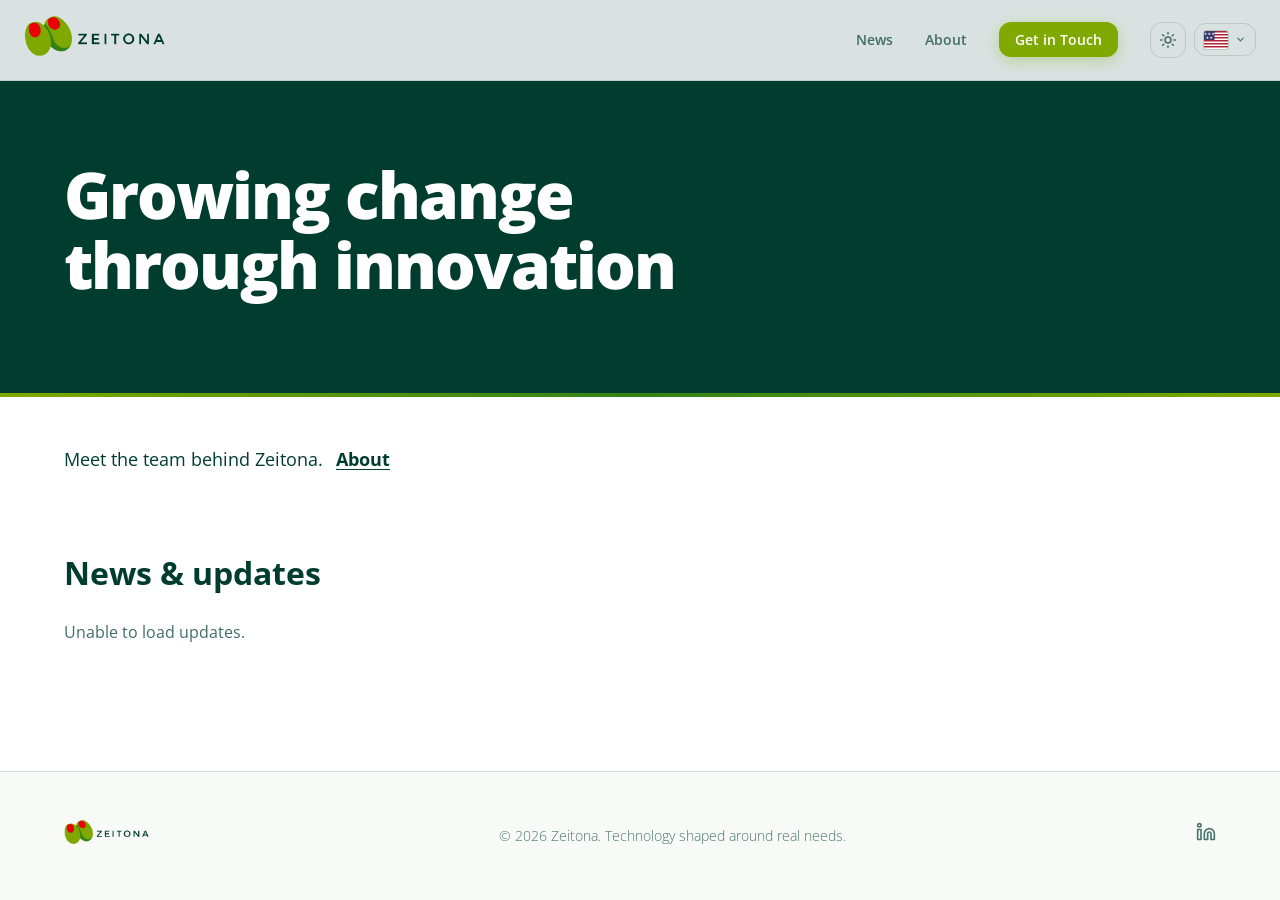
==== index.html @ 03ac0bac "fix: allow homepage hash deep links to news Co-authored-by: Cursor <cursoragent@cursor.com>" ====
<!DOCTYPE html>
<html lang="en-US" data-theme="light">

<head>
    <meta charset="UTF-8" />
    <script>(function(){try{var t=localStorage.getItem('zeitona-theme');document.documentElement.dataset.theme=t==='dark'?'dark':'light';}catch(e){document.documentElement.dataset.theme='light';}}());</script>
    <meta name="viewport" content="width=device-width, initial-scale=1.0" />
    <title data-i18n="page.title">Zeitona</title>
    <meta name="description" data-i18n-content="page.description"
        content="Zeitona. Growing change through innovation." />
    <!-- Load styles -->
    <link rel="stylesheet" href="style.css" />
    <!-- Favicon -->
    <link rel="icon" type="image/png" href="assets/azeitona3.png" />
</head>

<body>
    <!-- Nav Placeholder -->
    <div id="header-placeholder"></div>

    <main>
        <section class="hero-banner" id="hero">
            <div class="container">
                <h1 class="hero-banner-title fade-up" data-i18n="hero.headline">
                    Growing change through innovation
                </h1>
            </div>
        </section>

        <section class="about-strip" id="about-strip" aria-label="About">
            <div class="container">
                <p class="about-strip-text fade-up">
                    <span data-i18n="aboutStrip.text">Meet the team behind Zeitona.</span>
                    <a href="about.html" class="about-strip-link" data-i18n="aboutStrip.link">About</a>
                </p>
            </div>
        </section>

        <section class="news-section" id="news" aria-labelledby="news-heading">
            <div class="container">
                <h2 id="news-heading" class="news-heading fade-up" data-i18n="news.heading">News &amp; updates</h2>
                <div id="news-list" class="news-list fade-up delay-100" aria-live="polite"></div>
            </div>
        </section>
    </main>

    <!-- Footer Placeholder -->
    <div id="footer-placeholder"></div>

    <!-- Load scripts -->
    <script src="i18n.js"></script>
    <script src="script.js?v=6"></script>

    <script>
        // Scroll to top on page load (preserve hash deep links, e.g. #news)
        if (!window.location.hash) {
            window.scrollTo(0, 0);
        }
    </script>
</body>

</html>
---- style.css ----
@import url('https://fonts.googleapis.com/css2?family=Open+Sans:ital,wght@0,300..800;1,300..800&display=swap');

:root {
  /* Brand Colors */
  --brand-dark-green: #013D2F;
  --brand-olive: #7FA800;
  --brand-forest: #328217;
  --brand-red: #EB0008;

  /* Theme Mapping (Light Mode Base) */
  --background: #FFFFFF;
  --foreground: var(--brand-dark-green);

  --card: #FFFFFF;
  --card-border: rgba(1, 61, 47, 0.1);

  --primary: var(--brand-olive);
  --primary-foreground: #FFFFFF;

  --secondary: var(--brand-forest);
  --secondary-foreground: #FFFFFF;

  --accent: var(--brand-olive);
  --muted: rgba(1, 61, 47, 0.7);
  --border: rgba(1, 61, 47, 0.15);

  --destructive: var(--brand-red);

  --radius: 0.75rem;

  --font-global: 'Open Sans', sans-serif;
}

[data-theme="dark"] {
  color-scheme: dark;
  --background: #081D18;
  --foreground: #F3F8F5;
  --card: #102923;
  --card-border: rgba(127, 168, 0, 0.45);
  --muted: rgba(243, 248, 245, 0.72);
  --border: rgba(243, 248, 245, 0.18);
  --theme-header: rgba(8, 29, 24, 0.88);
  --theme-header-scrolled: rgba(8, 29, 24, 0.96);
  --theme-mobile-nav: rgba(8, 29, 24, 0.98);
  --theme-surface-hover: #16362E;
  --theme-surface-elevated: #102923;
  --theme-input: rgba(243, 248, 245, 0.06);
  --theme-footer: #061712;
  --theme-overlay: rgba(0, 0, 0, 0.68);
  --theme-shadow: rgba(0, 0, 0, 0.35);
  --theme-error: #FF7378;
  --primary-foreground: #081D18;
}

/* Reset Component Base */
*, *::before, *::after {
  box-sizing: border-box;
  margin: 0;
  padding: 0;
}

html {
  scroll-behavior: smooth;
  overflow-y: scroll;
}

body {
  background-color: var(--background);
  color: var(--foreground);
  font-family: var(--font-global);
  font-weight: 400;
  line-height: 1.6;
  overflow-x: hidden;
  min-height: 100vh;
  display: flex;
  flex-direction: column;
}

main {
  flex-grow: 1;
}

h1, h2, h3, h4, h5, h6 {
  font-family: var(--font-global);
  font-weight: 700;
  line-height: 1.2;
}

a {
  color: inherit;
  text-decoration: none;
}

.text-accent {
  color: var(--accent);
}

.text-muted {
  color: var(--muted);
}

/* Typography Utilities */
.text-center { text-align: center; }
.tracking-tight { letter-spacing: -0.025em; }
.font-bold { font-weight: 700; }
.font-semibold { font-weight: 600; }
.font-light { font-weight: 300; }

/* Structural Utility Classes */
.container {
  max-width: 1200px;
  width: 100%;
  margin: 0 auto;
  padding: 0 1.5rem;
}

.container-narrow {
  max-width: 900px;
  width: 100%;
  margin: 0 auto;
  padding: 0 1.5rem;
}

.container-wide {
  max-width: 1280px;
  width: 100%;
  margin: 0 auto;
  padding: 0 1.5rem;
}

/* Flexbox utilities */
.flex { display: flex; }
.flex-col { flex-direction: column; }
.items-center { align-items: center; }
.justify-between { justify-content: space-between; }
.justify-center { justify-content: center; }
.gap-2 { gap: 0.5rem; }
.gap-4 { gap: 1rem; }
.gap-6 { gap: 1.5rem; }
.gap-8 { gap: 2rem; }
.gap-16 { gap: 4rem; }

/* Grids */
.grid { display: grid; }
.grid-cols-2 { grid-template-columns: repeat(2, minmax(0, 1fr)); }
@media (max-width: 768px) {
  .md\:grid-cols-1 { grid-template-columns: repeat(1, minmax(0, 1fr)); }
}

/* Header & Nav */
.header {
  position: fixed;
  top: 0;
  left: 0;
  right: 0;
  z-index: 1000; /* Increased to ensure it stays above everything */
  backdrop-filter: blur(12px);
  -webkit-backdrop-filter: blur(12px);
  background-color: rgba(255, 255, 255, 0.85);
  border-bottom: 1px solid var(--border);
  transition: all 0.3s ease;
}

.navbar {
  display: flex;
  align-items: center;
  justify-content: space-between;
  padding: 1rem 1.5rem;
  max-width: 1280px;
  margin: 0 auto;
  position: relative; /* Context for mobile menu positioning */
}

.navbar-logo {
  height: 2.5rem;
  z-index: 1001; /* Keeps logo above the mobile overlay */
}

/* Base Links Style */
.navbar-links {
  display: flex;
  align-items: center;
  gap: 2rem;
  font-size: 0.875rem;
  font-weight: 600;
  color: var(--muted);
}

.navbar-links a {
  transition: color 0.2s;
  text-decoration: none;
  color: inherit;
}

.navbar-links a:hover {
  color: var(--foreground);
}

/* Sandwich Menu Icon */
.menu-toggle {
  display: none; /* Hidden on desktop */
  flex-direction: column;
  gap: 6px;
  cursor: pointer;
  z-index: 1001;
  padding: 5px;
  border: 0;
  background: transparent;
  color: inherit;
  font: inherit;
}

.menu-toggle:focus-visible {
  outline: 2px solid var(--foreground);
  outline-offset: 4px;
}

.bar {
  width: 25px;
  height: 2px;
  background-color: var(--foreground, #000);
  transition: all 0.3s ease-in-out;
}

/* Mobile Adjustments (Tablet and below) */
@media (max-width: 768px) {
  .menu-toggle {
    display: flex; /* Show sandwich button */
  }

  .navbar-links {
    display: none; /* Hidden by default */
    flex-direction: column;
    position: absolute;
    top: 100%; /* Sits flush under the header */
    left: 0;
    right: 0;
    background-color: rgba(255, 255, 255, 0.98);
    backdrop-filter: blur(20px);
    padding: 2rem;
    gap: 1.5rem;
    border-bottom: 1px solid var(--border);
    box-shadow: 0 10px 15px -3px rgba(0, 0, 0, 0.1);
    text-align: center;
  }

  /* This class is toggled via JavaScript */
  .navbar-links.active {
    display: flex;
  }

  .navbar-action {
    width: 100%; /* Make button full width on mobile */
    margin-top: 0.5rem;
  }
}
/* Buttons */
.btn {
  display: inline-flex;
  align-items: center;
  justify-content: center;
  border-radius: var(--radius);
  font-family: inherit;
  font-size: 0.875rem;
  font-weight: 600;
  transition: all 0.2s ease-in-out;
  cursor: pointer;
  border: none;
}

.btn-primary {
  background-color: var(--primary);
  color: var(--primary-foreground);
  box-shadow: 0 4px 14px rgba(127, 168, 0, 0.3);
}
.btn-primary:hover {
  background-color: #8CBA00;
  transform: translateY(-2px);
  box-shadow: 0 6px 20px rgba(127, 168, 0, 0.4);
}

.btn-secondary {
  background-color: var(--secondary);
  color: var(--secondary-foreground);
  box-shadow: 0 4px 14px rgba(50, 130, 23, 0.3);
}
.btn-secondary:hover {
  background-color: #3C9C1B;
  transform: translateY(-2px);
  box-shadow: 0 6px 20px rgba(50, 130, 23, 0.4);
}

.btn-danger {
  background-color: var(--destructive);
  color: white;
}
.btn-danger:hover {
  background-color: #FF1A22;
  transform: translateY(-2px);
}

.btn-outline {
  background-color: transparent;
  border: 1px solid var(--brand-dark-green);
  color: var(--brand-dark-green);
}
.btn-outline:hover {
  background-color: rgba(1, 61, 47, 0.05);
  border-color: var(--brand-dark-green);
  transform: translateY(-2px);
}

.btn-sm { padding: 0.5rem 1rem; }
.btn-lg { padding: 0.75rem 2rem; font-size: 1rem; }

/* ──────────────────────────────────────────────
   Homepage — Stellantis-inspired layout
   ────────────────────────────────────────────── */

/* Hero Banner — clean text-only corporate statement */
.hero-banner {
  padding: 10rem 0 6rem;
  background-color: var(--brand-dark-green);
  color: #FFFFFF;
  position: relative;
}

.hero-banner::after {
  content: '';
  position: absolute;
  bottom: 0;
  left: 0;
  right: 0;
  height: 4px;
  background: linear-gradient(90deg, var(--brand-olive), var(--brand-forest), var(--brand-olive));
}

.hero-banner-title {
  font-size: clamp(2.5rem, 5.5vw, 4rem);
  font-weight: 800;
  letter-spacing: -0.03em;
  line-height: 1.1;
  margin-bottom: 0;
  max-width: 18ch;
}

/* About strip — text + link, no card chrome */
.about-strip {
  padding: 3rem 0;
  background-color: var(--background);
}

.about-strip-text {
  margin: 0;
  font-size: 1.125rem;
  line-height: 1.6;
  color: var(--foreground);
  max-width: 40rem;
}

.about-strip-link {
  margin-left: 0.5rem;
  color: var(--brand-dark-green);
  font-weight: 700;
  text-decoration: underline;
  text-underline-offset: 0.15em;
}

.about-strip-link:hover {
  color: var(--brand-forest);
}

/* News list */
.news-section {
  padding: 2rem 0 5rem;
  background-color: var(--background);
}

.news-heading {
  font-size: clamp(1.5rem, 3vw, 2rem);
  font-weight: 700;
  margin: 0 0 1.75rem;
  color: var(--foreground);
}

.news-list {
  display: flex;
  flex-direction: column;
  max-width: 42rem;
}

.news-item {
  padding: 1.25rem 0;
  border-top: 1px solid rgba(1, 61, 47, 0.12);
}

.news-item:last-child {
  border-bottom: 1px solid rgba(1, 61, 47, 0.12);
}

.news-item-date {
  display: block;
  font-size: 0.85rem;
  opacity: 0.7;
  margin-bottom: 0.35rem;
}

.news-item-title {
  display: inline-block;
  font-size: 1.125rem;
  font-weight: 600;
  color: var(--foreground);
  text-decoration: none;
}

a.news-item-title:hover {
  color: var(--brand-forest);
  text-decoration: underline;
  text-underline-offset: 0.15em;
}

.news-item-summary {
  margin: 0.5rem 0 0;
  font-size: 1rem;
  line-height: 1.6;
  opacity: 0.85;
}

.news-empty {
  margin: 0;
  font-size: 1rem;
  opacity: 0.75;
}


/* Sections (used by about page) */
.section {
  padding: 8rem 0;
  position: relative;
}

.section-header {
  text-align: center;
  margin-bottom: 5rem;
}

.section-title {
  font-size: 2rem;
  font-weight: 800;
  margin-bottom: 1rem;
}

@media (min-width: 640px) { .section-title { font-size: 2.5rem; } }

.section-description {
  color: var(--muted);
  font-weight: 300;
  max-width: 36rem;
  margin: 0 auto;
  font-size: 1.125rem;
}

/* Services Grid & Cards (kept for potential reuse) */
.services-grid {
  display: grid;
  gap: 1.5rem;
}

@media (min-width: 768px) { .services-grid { grid-template-columns: repeat(2, 1fr); } }

.card {
  padding: 2.5rem;
  border-radius: 1.25rem;
  background-color: var(--card);
  border: 1px solid var(--border);
  box-shadow: 0 4px 6px -1px rgba(0, 0, 0, 0.05), 0 2px 4px -1px rgba(0, 0, 0, 0.03);
}

.card:hover {
  border-color: var(--card-border);
  transform: translateY(-5px);
  box-shadow: 0 10px 40px rgba(1, 61, 47, 0.08), 0 0 0 1px inset rgba(127, 168, 0, 0.1);
  background-color: #FFFFFF;
}

.service-item {
  display: flex;
  gap: 1.5rem;
  align-items: flex-start;
}

.service-icon {
  flex-shrink: 0;
  width: 3.5rem;
  height: 3.5rem;
  border-radius: 1rem;
  background: linear-gradient(135deg, rgba(127, 168, 0, 0.2), rgba(50, 130, 23, 0.1));
  border: 1px solid rgba(127, 168, 0, 0.2);
  color: var(--brand-olive);
  display: flex;
  align-items: center;
  justify-content: center;
  transition: all 0.3s ease;
}

.card:hover .service-icon {
  background: linear-gradient(135deg, var(--brand-olive), var(--brand-forest));
  color: #FFF;
  transform: scale(1.05) rotate(5deg);
}

.service-icon svg {
  width: 1.75rem;
  height: 1.75rem;
}

.service-title {
  font-size: 1.25rem;
  font-weight: 700;
  margin-bottom: 0.5rem;
}

.service-desc {
  color: var(--muted);
  font-size: 0.95rem;
  line-height: 1.6;
  font-weight: 300;
}

/* About Section (homepage "about" block — kept for backward compatibility) */
.about-grid {
  display: grid;
  gap: 4rem;
  align-items: center;
}

@media (min-width: 1024px) { .about-grid { grid-template-columns: repeat(2, 1fr); } }

.about-content p {
  margin-bottom: 1.25rem;
  line-height: 1.8;
  font-weight: 300;
}

/* Split the background nicely to break the monotony */
.bg-split {
  position: absolute;
  top: 0;
  bottom: 0;
  left: 0;
  right: 0;
  background: linear-gradient(180deg, rgba(127, 168, 0, 0.05) 0%, #FFFFFF 100%);
  z-index: -1;
}

.stats-grid {
  display: grid;
  grid-template-columns: repeat(2, 1fr);
  gap: 1.5rem;
}

.stat-card {
  padding: 2rem 1.5rem;
  text-align: center;
  background: linear-gradient(135deg, rgba(1, 61, 47, 0.03) 0%, rgba(1, 61, 47, 0) 100%);
}

.stat-value {
  font-size: 2.5rem;
  font-weight: 800;
  color: var(--brand-olive);
  margin-bottom: 0.5rem;
  text-shadow: 0 0 20px rgba(127, 168, 0, 0.3);
}

.stat-label {
  font-size: 0.75rem;
  color: var(--muted);
  text-transform: uppercase;
  letter-spacing: 0.1em;
  font-weight: 600;
}

@media (max-width: 480px) {
  .stats-grid { gap: 0.75rem; }
  .stat-card { padding: 1.5rem 0.75rem; }
  .stat-value { font-size: 1.5rem; }
}


/* About Page */
.about-hero {
  padding: 11rem 0 7rem;
  background: radial-gradient(circle at 20% 20%, rgba(127, 168, 0, 0.12), transparent 45%),
              linear-gradient(180deg, rgba(50, 130, 23, 0.05), #FFFFFF);
}

.about-hero-inner {
  max-width: 980px;
}

.about-eyebrow,
.founder-kicker {
  color: var(--brand-olive);
  font-size: 0.75rem;
  font-weight: 700;
  letter-spacing: 0.14em;
  text-transform: uppercase;
}

.about-hero-title {
  max-width: 850px;
  margin: 1rem 0 1.5rem;
  font-size: clamp(3rem, 8vw, 5.75rem);
  font-weight: 800;
  letter-spacing: -0.04em;
}

.about-hero-lead {
  max-width: 760px;
  color: var(--muted);
  font-size: clamp(1.2rem, 2.5vw, 1.6rem);
  font-weight: 300;
  line-height: 1.65;
}

.about-perspective-grid {
  display: grid;
  gap: 3rem;
}

.about-section-heading .section-title {
  max-width: 480px;
  margin-top: 1rem;
}

.about-copy {
  max-width: 650px;
  color: var(--muted);
  font-size: 1.1rem;
  font-weight: 300;
  line-height: 1.85;
}

.about-copy p + p {
  margin-top: 1.5rem;
}

.about-approach {
  background: linear-gradient(180deg, rgba(127, 168, 0, 0.05), #FFFFFF);
}

.about-approach .about-eyebrow,
.about-founders .about-eyebrow {
  margin-bottom: 1rem;
}

.about-principles {
  display: grid;
  gap: 1.5rem;
}

.about-principle {
  min-height: 250px;
}

.about-principle-number {
  display: block;
  margin-bottom: 2rem;
  color: var(--brand-olive);
  font-size: 0.8rem;
  font-weight: 700;
  letter-spacing: 0.12em;
}

.about-principle h3 {
  margin-bottom: 0.75rem;
  font-size: 1.3rem;
}

.about-principle p {
  color: var(--muted);
  font-weight: 300;
}

.founders-grid {
  display: grid;
  gap: 5rem;
}

.founder-card {
  display: grid;
  gap: 2.5rem;
  align-items: center;
}

.founder-image {
  aspect-ratio: 4 / 5;
  overflow: hidden;
  border-radius: 1.5rem;
  background: rgba(1, 61, 47, 0.05);
  box-shadow: 0 18px 45px rgba(1, 61, 47, 0.12);
}

.founder-image,
.founder-image a,
.founder-image img {
  display: block;
  width: 100%;
  height: 100%;
}

.founder-image img {
  object-fit: cover;
}

.founder-content {
  max-width: 570px;
}

.founder-name {
  margin: 0.75rem 0 1.5rem;
  font-size: clamp(1.8rem, 4vw, 2.75rem);
  font-weight: 800;
  letter-spacing: -0.025em;
}

.founder-role {
  color: var(--accent);
  font-weight: 500;
  margin: 0.5rem 0;
}

.founder-bio {
  font-size: 1.05rem;
  font-weight: 300;
  line-height: 1.75;
}

.founder-bio + .founder-bio {
  margin-top: 1rem;
}

.founder-link {
  display: inline-block;
  margin-top: 1.75rem;
  color: var(--brand-olive);
  font-size: 0.9rem;
  font-weight: 700;
}

.founder-link:hover {
  color: var(--brand-forest);
}

.about-back-link {
  padding: 1rem 1.5rem 5rem;
  text-align: center;
}

.about-back-link a:hover {
  color: var(--brand-olive);
}

@media (min-width: 768px) {
  .about-perspective-grid {
    grid-template-columns: minmax(0, 0.85fr) minmax(0, 1.15fr);
    gap: 6rem;
  }

  .about-principles {
    grid-template-columns: repeat(3, minmax(0, 1fr));
  }

  .founder-card {
    grid-template-columns: minmax(280px, 0.8fr) minmax(0, 1.2fr);
    gap: clamp(3rem, 7vw, 7rem);
  }

  .founder-card-reverse {
    grid-template-columns: minmax(0, 1.2fr) minmax(280px, 0.8fr);
  }

  .founder-card-reverse .founder-image {
    grid-column: 2;
  }

  .founder-card-reverse .founder-content {
    grid-column: 1;
    grid-row: 1;
  }
}

@media (max-width: 767px) {
  .about-hero {
    padding: 8.5rem 0 5rem;
  }

  .about-perspective.section,
  .about-approach.section,
  .about-founders.section {
    padding: 5rem 0;
  }

  .about-principle {
    min-height: auto;
  }

  .founders-grid {
    gap: 4rem;
  }
}


/* Contact Modal */
.modal-overlay {
  position: fixed;
  inset: 0;
  z-index: 100;
  background-color: rgba(1, 61, 47, 0.4);
  backdrop-filter: blur(4px);
  display: flex;
  align-items: center;
  justify-content: center;
  opacity: 0;
  visibility: hidden;
  transition: opacity 0.3s ease, visibility 0.3s ease;
  padding: 1rem;
}

.modal-overlay.open {
  opacity: 1;
  visibility: visible;
}

.modal-content {
  position: relative;
  width: 100%;
  max-width: 540px;
  background-color: #ffffff;
  border-radius: 1.5rem;
  padding: 2.5rem;
  box-shadow: 0 25px 50px -12px rgba(1, 61, 47, 0.25);
  transform: translateY(20px) scale(0.95);
  transition: transform 0.4s cubic-bezier(0.16, 1, 0.3, 1);
  max-height: 90vh;
  overflow-y: auto;
}

.modal-overlay.open .modal-content {
  transform: translateY(0) scale(1);
}

.modal-close {
  position: absolute;
  top: 1.5rem;
  right: 1.5rem;
  background: transparent;
  border: none;
  color: var(--muted);
  cursor: pointer;
  padding: 0.5rem;
  border-radius: 50%;
  display: flex;
  align-items: center;
  justify-content: center;
  transition: all 0.2s ease;
}

.modal-close:hover {
  background-color: rgba(1, 61, 47, 0.05);
  color: var(--brand-red);
}

.modal-title {
  font-size: 1.5rem;
  font-weight: 800;
  margin-bottom: 0.5rem;
  color: var(--foreground);
}

.modal-desc {
  color: var(--muted);
  font-size: 0.95rem;
  margin-bottom: 2rem;
  line-height: 1.5;
}

.modal-form {
  display: flex;
  flex-direction: column;
  gap: 1.25rem;
}

.form-row {
  display: grid;
  grid-template-columns: 1fr 1fr;
  gap: 1.25rem;
}

@media (max-width: 480px) {
  .form-row { grid-template-columns: 1fr; }
  .modal-content { padding: 2rem 1.5rem; }
}

.form-group {
  display: flex;
  flex-direction: column;
  gap: 0.4rem;
}

.form-label {
  font-size: 0.85rem;
  font-weight: 600;
  color: var(--foreground);
}

.form-required { color: var(--brand-red); }
.form-optional { color: var(--muted); font-weight: 400; font-size: 0.75rem; }

.form-input {
  width: 100%;
  padding: 0.7rem 1rem;
  font-family: var(--font-global);
  font-size: 0.95rem;
  color: var(--foreground);
  background-color: rgba(1, 61, 47, 0.02);
  border: 1px solid var(--border);
  border-radius: var(--radius);
  outline: none;
  transition: all 0.2s ease;
}

.form-input:hover { border-color: rgba(127, 168, 0, 0.35); }
.form-input:focus {
  border-color: var(--brand-olive);
  box-shadow: 0 0 0 3px rgba(127, 168, 0, 0.1);
  background-color: #FFFFFF;
}

.form-input.input-error {
  border-color: var(--brand-red);
  box-shadow: 0 0 0 3px rgba(235, 0, 8, 0.08);
}

.form-textarea { resize: vertical; min-height: 100px; }

.form-error {
  font-size: 0.75rem;
  font-weight: 500;
  color: var(--brand-red);
  display: none;
  margin-top: 0.25rem;
}

.form-error.show { display: block; }

/* Contact Success State Message (Replaces form) */
.contact-success {
  text-align: center;
  padding: 2rem 0;
}
.contact-success-icon {
  width: 4rem; height: 4rem;
  margin: 0 auto 1.5rem;
  border-radius: 50%;
  background: var(--brand-olive);
  color: white;
  display: flex; align-items: center; justify-content: center;
}

/* Footer */
.footer {
  border-top: 1px solid var(--border);
  padding: 3rem 1.5rem;
  background-color: #F8FAF8;
}

.footer-inner {
  display: flex;
  flex-direction: column;
  align-items: center;
  justify-content: space-between;
  gap: 1.5rem;
}

@media (min-width: 768px) { .footer-inner { flex-direction: row; } }

.footer-logo {
  height: 1.5rem;
  transition: opacity 0.3s ease;
}

.footer-logo:hover {
  opacity: 1;
}

/* Animations */
.fade-up {
  opacity: 0;
  transform: translateY(40px);
  transition: opacity 0.8s cubic-bezier(0.16, 1, 0.3, 1), transform 0.8s cubic-bezier(0.16, 1, 0.3, 1);
}

.fade-up.visible {
  opacity: 1;
  transform: translateY(0);
}

.delay-100 { transition-delay: 100ms; }
.delay-200 { transition-delay: 200ms; }
.delay-300 { transition-delay: 300ms; }
.delay-400 { transition-delay: 400ms; }

.animate-spin {
  animation: spin 1s linear infinite;
}

@keyframes spin {
  from { transform: rotate(0deg); }
  to { transform: rotate(360deg); }
}

.btn:disabled {
  opacity: 0.7;
  cursor: not-allowed;
  transform: none !important;
}

/* Language Switcher */
.sr-only {
  position: absolute;
  width: 1px;
  height: 1px;
  padding: 0;
  margin: -1px;
  overflow: hidden;
  clip: rect(0, 0, 0, 0);
  white-space: nowrap;
  border: 0;
}

.lang-switcher {
  position: relative;
}

.lang-btn {
  display: flex;
  align-items: center;
  gap: 0.45rem;
  background: transparent;
  border: 1px solid var(--border);
  border-radius: var(--radius);
  padding: 0.4rem 0.55rem;
  font-family: var(--font-global);
  font-size: 0.75rem;
  font-weight: 600;
  color: var(--muted);
  cursor: pointer;
  transition: all 0.2s ease;
  white-space: nowrap;
}

.lang-btn:hover {
  border-color: var(--brand-olive);
  color: var(--foreground);
}

.lang-btn:focus-visible,
.lang-option:focus-visible {
  outline: 3px solid rgba(127, 168, 0, 0.3);
  outline-offset: 2px;
}

.flag-icon {
  display: block;
  width: 1.5rem;
  height: 1.125rem;
  border-radius: 0.15rem;
  object-fit: cover;
  box-shadow: 0 0 0 1px rgba(1, 61, 47, 0.16);
}

.lang-chevron {
  transition: transform 0.15s ease;
}

.lang-btn[aria-expanded="true"] .lang-chevron {
  transform: rotate(180deg);
}

.lang-dropdown {
  display: none;
  position: absolute;
  top: calc(100% + 0.5rem);
  right: 0;
  min-width: 220px;
  background-color: #ffffff;
  border: 1px solid var(--border);
  border-radius: var(--radius);
  box-shadow: 0 10px 30px rgba(1, 61, 47, 0.1);
  z-index: 1100;
  overflow: hidden;
  animation: langDropIn 0.15s ease;
}

.lang-dropdown.open {
  display: block;
}

@keyframes langDropIn {
  from { opacity: 0; transform: translateY(-6px); }
  to   { opacity: 1; transform: translateY(0); }
}

.lang-option {
  display: flex;
  align-items: center;
  gap: 0.75rem;
  width: 100%;
  text-align: left;
  padding: 0.55rem 1rem;
  background: transparent;
  border: none;
  font-family: var(--font-global);
  font-size: 0.8rem;
  font-weight: 500;
  color: var(--muted);
  cursor: pointer;
  transition: all 0.15s ease;
}

.lang-option:hover {
  background-color: rgba(127, 168, 0, 0.08);
  color: var(--foreground);
}

.lang-option.active {
  color: var(--brand-olive);
  font-weight: 700;
  background-color: rgba(127, 168, 0, 0.06);
  box-shadow: inset 3px 0 0 var(--brand-olive);
}

.lang-check {
  margin-left: auto;
  visibility: hidden;
  font-weight: 800;
}

.lang-option.active .lang-check {
  visibility: visible;
}

/* Dark theme additions. The existing :root values above remain the Light palette. */
[data-theme="dark"] .header {
  background-color: var(--theme-header);
}

.header.is-scrolled {
  background-color: rgba(255, 255, 255, 0.95);
  box-shadow: 0 4px 20px rgba(0, 0, 0, 0.05);
}

[data-theme="dark"] .header.is-scrolled {
  background-color: var(--theme-header-scrolled);
  box-shadow: 0 4px 20px var(--theme-shadow);
}

[data-theme="dark"] .btn-outline {
  border-color: var(--foreground);
  color: var(--foreground);
}

[data-theme="dark"] .btn-outline:hover {
  background-color: rgba(243, 248, 245, 0.08);
  border-color: var(--brand-olive);
}

[data-theme="dark"] .card:hover {
  background-color: var(--theme-surface-hover);
  box-shadow: 0 10px 40px var(--theme-shadow), 0 0 0 1px inset rgba(127, 168, 0, 0.2);
}

[data-theme="dark"] .bg-split,
[data-theme="dark"] .about-approach {
  background: linear-gradient(180deg, rgba(127, 168, 0, 0.08), var(--background));
}

[data-theme="dark"] .about-hero {
  background: radial-gradient(circle at 20% 20%, rgba(127, 168, 0, 0.16), transparent 45%),
              linear-gradient(180deg, rgba(50, 130, 23, 0.1), var(--background));
}

[data-theme="dark"] .founder-image {
  background: var(--theme-surface-elevated);
  box-shadow: 0 18px 45px var(--theme-shadow);
}

[data-theme="dark"] .modal-overlay {
  background-color: var(--theme-overlay);
}

[data-theme="dark"] .modal-content {
  background-color: var(--theme-surface-elevated);
  border: 1px solid var(--border);
  box-shadow: 0 25px 50px -12px var(--theme-shadow);
}

[data-theme="dark"] .form-input {
  background-color: var(--theme-input);
}

[data-theme="dark"] .form-input:focus {
  background-color: var(--theme-surface-hover);
}

[data-theme="dark"] .form-required,
[data-theme="dark"] .form-error {
  color: var(--theme-error);
}

.form-input::placeholder {
  color: var(--muted);
  opacity: 0.75;
}

[data-theme="dark"] .footer {
  background-color: var(--theme-footer);
}

/* Dark mode for new homepage sections */
[data-theme="dark"] .hero-banner {
  background-color: var(--brand-dark-green);
}

[data-theme="dark"] .news-item {
  border-top-color: rgba(255, 255, 255, 0.12);
}

[data-theme="dark"] .news-item:last-child {
  border-bottom-color: rgba(255, 255, 255, 0.12);
}

[data-theme="dark"] .about-strip-link,
[data-theme="dark"] a.news-item-title:hover {
  color: var(--brand-olive);
}

.global-controls {
  display: flex;
  align-items: center;
  gap: 0.5rem;
}

.theme-toggle {
  display: inline-flex;
  align-items: center;
  justify-content: center;
  width: 2.25rem;
  height: 2.25rem;
  padding: 0;
  color: var(--muted);
  background: transparent;
  border: 1px solid var(--border);
  border-radius: var(--radius);
  cursor: pointer;
  transition: color 0.2s ease, border-color 0.2s ease, background-color 0.2s ease;
}

.theme-toggle:hover {
  color: var(--foreground);
  border-color: var(--brand-olive);
  background-color: rgba(127, 168, 0, 0.08);
}

.theme-toggle:focus-visible {
  outline: 3px solid rgba(127, 168, 0, 0.3);
  outline-offset: 2px;
}

.theme-icon-moon,
[data-theme="dark"] .theme-icon-sun {
  display: none;
}

[data-theme="dark"] .theme-icon-moon {
  display: block;
}

[data-theme="dark"] .lang-dropdown {
  background-color: var(--theme-surface-elevated);
  box-shadow: 0 10px 30px var(--theme-shadow);
}

@media (max-width: 768px) {
  [data-theme="dark"] .navbar-links {
    background-color: var(--theme-mobile-nav);
    box-shadow: 0 10px 20px var(--theme-shadow);
  }

  .global-controls {
    justify-content: center;
  }
}

@media (prefers-reduced-motion: reduce) {
  .theme-toggle {
    transition: none;
  }
}
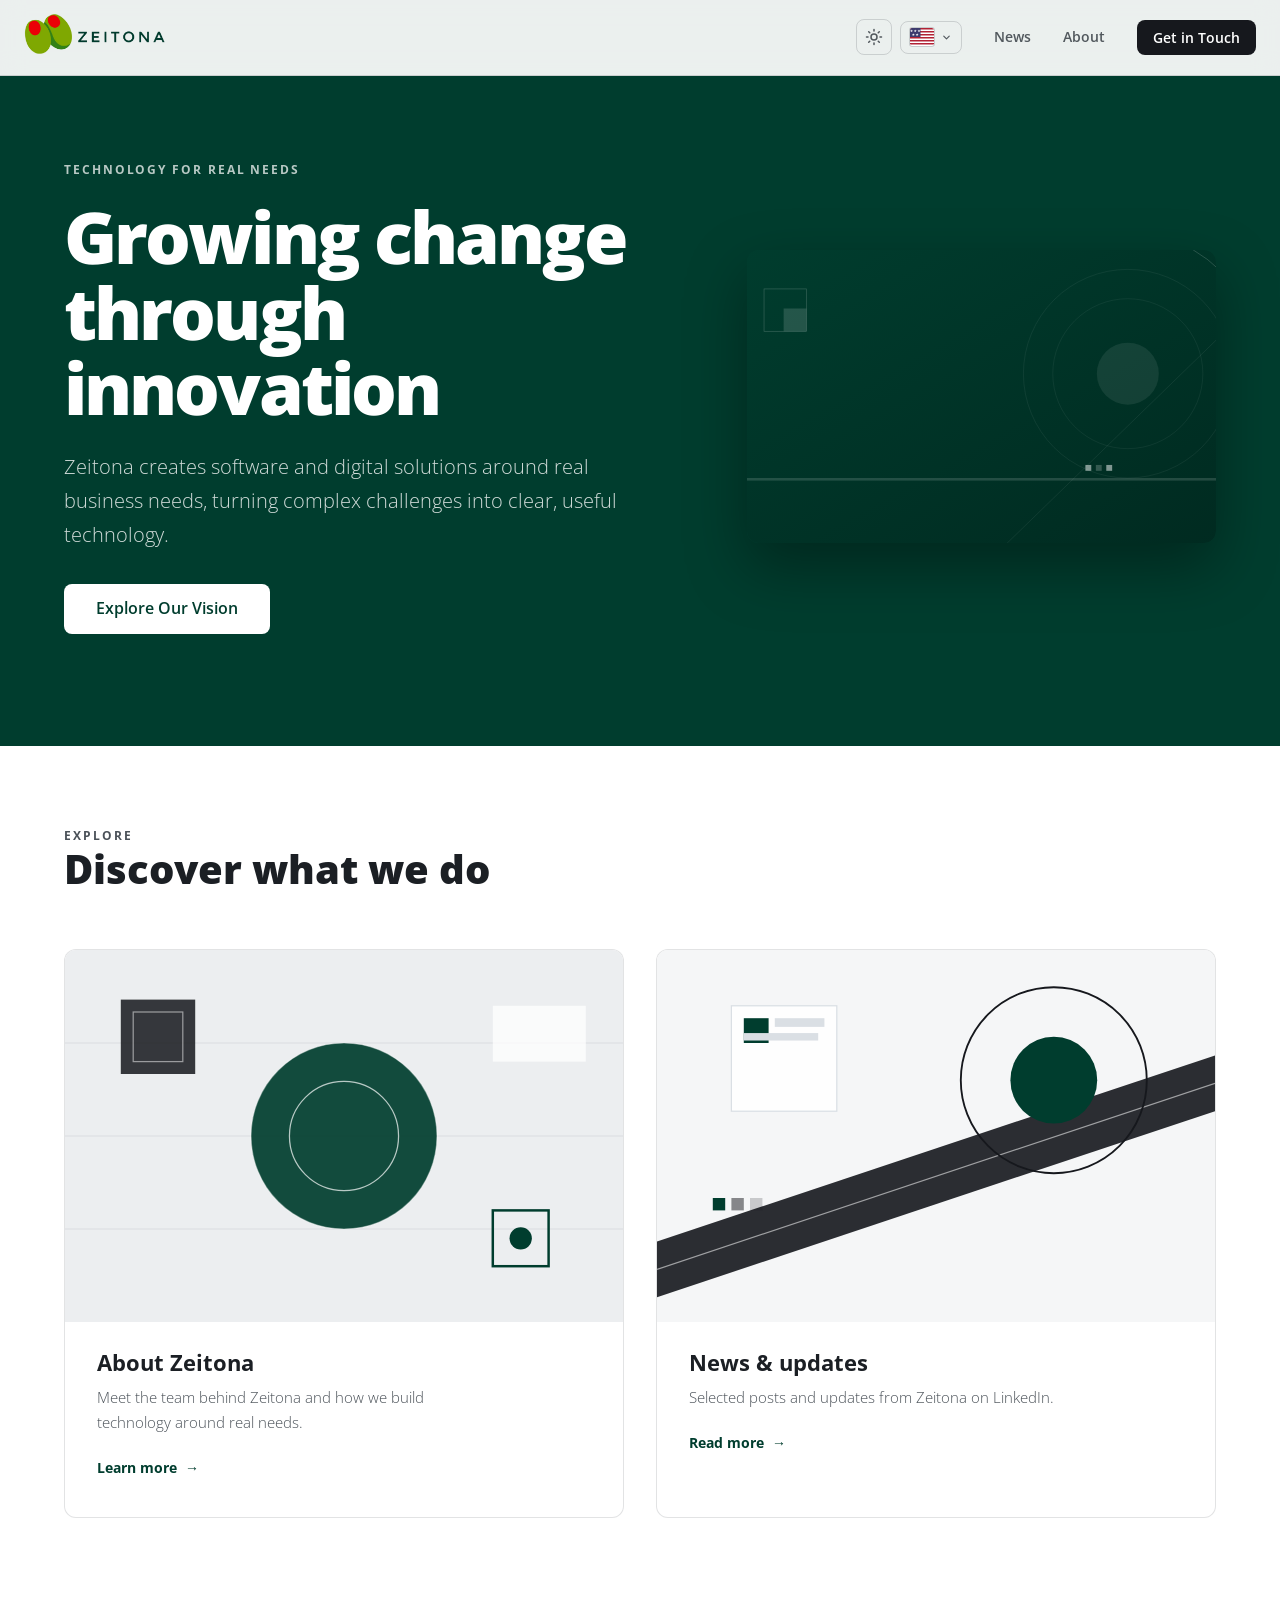
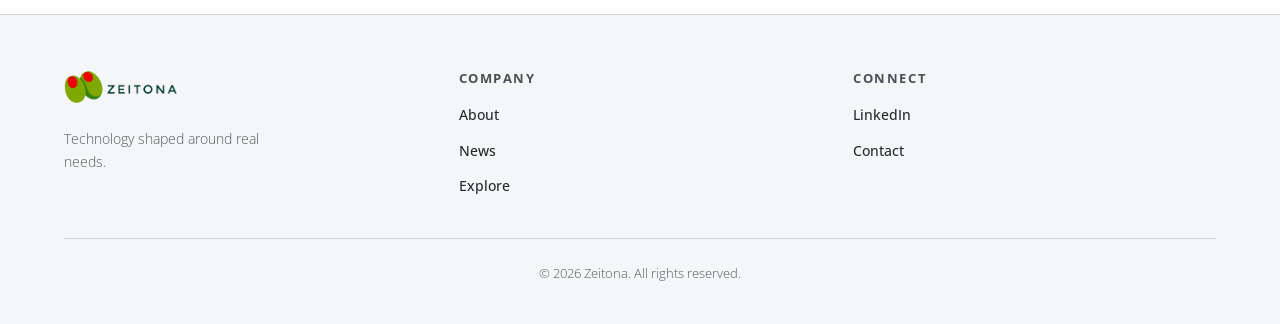
==== commit fb75c338: "Update homepage" ====
--- a/index.html
+++ b/index.html
@@ -8,9 +8,9 @@
     <title data-i18n="page.title">Zeitona</title>
     <meta name="description" data-i18n-content="page.description"
         content="Zeitona. Growing change through innovation." />
-    <!-- Load styles -->
+    <link rel="preconnect" href="https://fonts.googleapis.com" />
+    <link rel="preconnect" href="https://fonts.gstatic.com" crossorigin />
     <link rel="stylesheet" href="style.css" />
-    <!-- Favicon -->
     <link rel="icon" type="image/png" href="assets/azeitona3.png" />
 </head>
 
@@ -19,27 +19,54 @@
     <div id="header-placeholder"></div>
 
     <main>
-        <section class="hero-banner" id="hero">
-            <div class="container">
-                <h1 class="hero-banner-title fade-up" data-i18n="hero.headline">
-                    Growing change through innovation
-                </h1>
+        <section class="hero" id="hero">
+            <div class="container hero-grid">
+                <div class="hero-copy fade-up">
+                    <p class="eyebrow hero-eyebrow" data-i18n="hero.badge">Technology for Real Needs</p>
+                    <h1 class="hero-title" data-i18n="hero.headline">
+                        Growing change through innovation
+                    </h1>
+                    <p class="hero-lead" data-i18n="hero.description">
+                        Zeitona creates software and digital solutions around real business needs, turning complex challenges into clear, useful technology.
+                    </p>
+                    <div class="hero-actions">
+                        <a href="about.html" class="btn btn-primary btn-lg" data-i18n="hero.exploreBtn">Explore Our Vision</a>
+                    </div>
+                </div>
+                <div class="hero-art fade-up delay-200" aria-hidden="true">
+                    <img src="assets/art/hero-geometry.svg" alt="" />
+                </div>
             </div>
         </section>
 
-        <section class="about-strip" id="about-strip" aria-label="About">
+        <section class="info-cards" id="info-cards" aria-label="Explore">
             <div class="container">
-                <p class="about-strip-text fade-up">
-                    <span data-i18n="aboutStrip.text">Meet the team behind Zeitona.</span>
-                    <a href="about.html" class="about-strip-link" data-i18n="aboutStrip.link">About</a>
-                </p>
-            </div>
-        </section>
-
-        <section class="news-section" id="news" aria-labelledby="news-heading">
-            <div class="container">
-                <h2 id="news-heading" class="news-heading fade-up" data-i18n="news.heading">News &amp; updates</h2>
-                <div id="news-list" class="news-list fade-up delay-100" aria-live="polite"></div>
+                <div class="section-header section-header-left">
+                    <p class="eyebrow" data-i18n="homecards.eyebrow">Explore</p>
+                    <h2 class="section-title" data-i18n="homecards.title">Discover what we do</h2>
+                </div>
+                <div class="info-cards-grid">
+                    <a href="about.html" class="card info-card fade-up">
+                        <div class="info-card-media">
+                            <img src="assets/art/card-about.svg" alt="" />
+                        </div>
+                        <div class="info-card-body">
+                            <h3 class="service-title" data-i18n="infoCards.aboutTitle">About Zeitona</h3>
+                            <p class="service-desc" data-i18n="infoCards.aboutDesc">Meet the team behind Zeitona and how we build technology around real needs.</p>
+                            <span class="card-link" data-i18n="infoCards.aboutCta">Learn more</span>
+                        </div>
+                    </a>
+                    <a href="news.html" class="card info-card fade-up delay-100">
+                        <div class="info-card-media">
+                            <img src="assets/art/card-news.svg" alt="" />
+                        </div>
+                        <div class="info-card-body">
+                            <h3 class="service-title" data-i18n="infoCards.newsTitle">News &amp; updates</h3>
+                            <p class="service-desc" data-i18n="infoCards.newsDesc">Selected posts and updates from Zeitona on LinkedIn.</p>
+                            <span class="card-link" data-i18n="infoCards.newsCta">Read more</span>
+                        </div>
+                    </a>
+                </div>
             </div>
         </section>
     </main>
@@ -49,13 +76,10 @@
 
     <!-- Load scripts -->
     <script src="i18n.js"></script>
-    <script src="script.js?v=6"></script>
+    <script src="script.js?v=7"></script>
 
     <script>
-        // Scroll to top on page load (preserve hash deep links, e.g. #news)
-        if (!window.location.hash) {
-            window.scrollTo(0, 0);
-        }
+        window.scrollTo(0, 0);
     </script>
 </body>
 
--- a/style.css
+++ b/style.css
@@ -2,54 +2,69 @@
 
 :root {
   /* Brand Colors */
-  --brand-dark-green: #013D2F;
+  --brand-dark-green: #003D2E;
   --brand-olive: #7FA800;
   --brand-forest: #328217;
   --brand-red: #EB0008;
+  --brand-charcoal: #16181D;
+
+  /* Neutral Grays */
+  --gray-50: #F5F6F7;
+  --gray-100: #ECEEF0;
+  --gray-200: #DADFE4;
+  --gray-600: #4A5158;
+  --gray-800: #262B31;
+  --gray-900: #1B1F24;
 
   /* Theme Mapping (Light Mode Base) */
   --background: #FFFFFF;
-  --foreground: var(--brand-dark-green);
+  --foreground: var(--gray-900);
 
   --card: #FFFFFF;
-  --card-border: rgba(1, 61, 47, 0.1);
-
-  --primary: var(--brand-olive);
+  --card-border: rgba(16, 24, 32, 0.12);
+
+  --primary: var(--brand-charcoal);
   --primary-foreground: #FFFFFF;
 
-  --secondary: var(--brand-forest);
+  --secondary: var(--brand-charcoal);
   --secondary-foreground: #FFFFFF;
 
-  --accent: var(--brand-olive);
-  --muted: rgba(1, 61, 47, 0.7);
-  --border: rgba(1, 61, 47, 0.15);
+  --accent: var(--brand-charcoal);
+  --muted: rgba(16, 24, 32, 0.7);
+  --border: rgba(16, 24, 32, 0.15);
 
   --destructive: var(--brand-red);
 
-  --radius: 0.75rem;
+  --radius: 0.5rem;
 
   --font-global: 'Open Sans', sans-serif;
 }
 
 [data-theme="dark"] {
   color-scheme: dark;
-  --background: #081D18;
-  --foreground: #F3F8F5;
-  --card: #102923;
-  --card-border: rgba(127, 168, 0, 0.45);
-  --muted: rgba(243, 248, 245, 0.72);
-  --border: rgba(243, 248, 245, 0.18);
-  --theme-header: rgba(8, 29, 24, 0.88);
-  --theme-header-scrolled: rgba(8, 29, 24, 0.96);
-  --theme-mobile-nav: rgba(8, 29, 24, 0.98);
-  --theme-surface-hover: #16362E;
-  --theme-surface-elevated: #102923;
-  --theme-input: rgba(243, 248, 245, 0.06);
-  --theme-footer: #061712;
+  --background: #101315;
+  --foreground: #F3F5F7;
+  --card: #191D20;
+  --card-border: rgba(243, 245, 247, 0.2);
+  --muted: rgba(243, 245, 247, 0.72);
+  --border: rgba(243, 245, 247, 0.18);
+  --theme-header: rgba(16, 19, 21, 0.88);
+  --theme-header-scrolled: rgba(16, 19, 21, 0.96);
+  --theme-mobile-nav: rgba(16, 19, 21, 0.98);
+  --theme-surface-hover: #222629;
+  --theme-surface-elevated: #191D20;
+  --theme-input: rgba(243, 245, 247, 0.06);
+  --theme-footer: #0B0D0F;
   --theme-overlay: rgba(0, 0, 0, 0.68);
-  --theme-shadow: rgba(0, 0, 0, 0.35);
+  --theme-shadow: rgba(0, 0, 0, 0.4);
   --theme-error: #FF7378;
-  --primary-foreground: #081D18;
+  --primary-foreground: #101315;
+  --gray-50: #101315;
+  --gray-100: #191D20;
+  --gray-200: rgba(243, 245, 247, 0.14);
+  --gray-600: rgba(243, 245, 247, 0.66);
+  --gray-800: rgba(243, 245, 247, 0.9);
+  --gray-900: #F3F5F7;
 }
 
 /* Reset Component Base */
@@ -92,7 +107,7 @@
 }
 
 .text-accent {
-  color: var(--accent);
+  color: var(--brand-dark-green);
 }
 
 .text-muted {
@@ -101,10 +116,22 @@
 
 /* Typography Utilities */
 .text-center { text-align: center; }
+.text-left { text-align: left; }
 .tracking-tight { letter-spacing: -0.025em; }
 .font-bold { font-weight: 700; }
 .font-semibold { font-weight: 600; }
 .font-light { font-weight: 300; }
+
+/* Eyebrow label — small, uppercase, wide tracking */
+.eyebrow,
+.about-eyebrow,
+.founder-kicker {
+  color: var(--gray-600);
+  font-size: 0.75rem;
+  font-weight: 700;
+  letter-spacing: 0.16em;
+  text-transform: uppercase;
+}
 
 /* Structural Utility Classes */
 .container {
@@ -147,16 +174,16 @@
   .md\:grid-cols-1 { grid-template-columns: repeat(1, minmax(0, 1fr)); }
 }
 
-/* Header & Nav */
+/* Header & Nav — minimal, logo left, actions right */
 .header {
   position: fixed;
   top: 0;
   left: 0;
   right: 0;
-  z-index: 1000; /* Increased to ensure it stays above everything */
+  z-index: 1000;
   backdrop-filter: blur(12px);
   -webkit-backdrop-filter: blur(12px);
-  background-color: rgba(255, 255, 255, 0.85);
+  background-color: rgba(255, 255, 255, 0.92);
   border-bottom: 1px solid var(--border);
   transition: all 0.3s ease;
 }
@@ -165,15 +192,15 @@
   display: flex;
   align-items: center;
   justify-content: space-between;
-  padding: 1rem 1.5rem;
+  padding: 0.85rem 1.5rem;
   max-width: 1280px;
   margin: 0 auto;
-  position: relative; /* Context for mobile menu positioning */
+  position: relative;
 }
 
 .navbar-logo {
   height: 2.5rem;
-  z-index: 1001; /* Keeps logo above the mobile overlay */
+  z-index: 1001;
 }
 
 /* Base Links Style */
@@ -198,7 +225,7 @@
 
 /* Sandwich Menu Icon */
 .menu-toggle {
-  display: none; /* Hidden on desktop */
+  display: none;
   flex-direction: column;
   gap: 6px;
   cursor: pointer;
@@ -225,14 +252,14 @@
 /* Mobile Adjustments (Tablet and below) */
 @media (max-width: 768px) {
   .menu-toggle {
-    display: flex; /* Show sandwich button */
+    display: flex;
   }
 
   .navbar-links {
-    display: none; /* Hidden by default */
+    display: none;
     flex-direction: column;
     position: absolute;
-    top: 100%; /* Sits flush under the header */
+    top: 100%;
     left: 0;
     right: 0;
     background-color: rgba(255, 255, 255, 0.98);
@@ -244,16 +271,20 @@
     text-align: center;
   }
 
-  /* This class is toggled via JavaScript */
   .navbar-links.active {
     display: flex;
   }
 
   .navbar-action {
-    width: 100%; /* Make button full width on mobile */
+    width: 100%;
     margin-top: 0.5rem;
   }
-}
+
+  .global-controls {
+    justify-content: center;
+  }
+}
+
 /* Buttons */
 .btn {
   display: inline-flex;
@@ -271,23 +302,17 @@
 .btn-primary {
   background-color: var(--primary);
   color: var(--primary-foreground);
-  box-shadow: 0 4px 14px rgba(127, 168, 0, 0.3);
 }
 .btn-primary:hover {
-  background-color: #8CBA00;
-  transform: translateY(-2px);
-  box-shadow: 0 6px 20px rgba(127, 168, 0, 0.4);
+  background-color: #0C0E12;
 }
 
 .btn-secondary {
   background-color: var(--secondary);
   color: var(--secondary-foreground);
-  box-shadow: 0 4px 14px rgba(50, 130, 23, 0.3);
 }
 .btn-secondary:hover {
-  background-color: #3C9C1B;
-  transform: translateY(-2px);
-  box-shadow: 0 6px 20px rgba(50, 130, 23, 0.4);
+  background-color: #0C0E12;
 }
 
 .btn-danger {
@@ -295,169 +320,226 @@
   color: white;
 }
 .btn-danger:hover {
-  background-color: #FF1A22;
-  transform: translateY(-2px);
+  background-color: #C40007;
 }
 
 .btn-outline {
   background-color: transparent;
-  border: 1px solid var(--brand-dark-green);
-  color: var(--brand-dark-green);
+  border: 1px solid var(--brand-charcoal);
+  color: var(--brand-charcoal);
 }
 .btn-outline:hover {
-  background-color: rgba(1, 61, 47, 0.05);
-  border-color: var(--brand-dark-green);
+  background-color: rgba(16, 24, 32, 0.05);
+  border-color: var(--brand-charcoal);
   transform: translateY(-2px);
 }
 
 .btn-sm { padding: 0.5rem 1rem; }
 .btn-lg { padding: 0.75rem 2rem; font-size: 1rem; }
 
+.btn:disabled {
+  opacity: 0.7;
+  cursor: not-allowed;
+  transform: none !important;
+}
+
 /* ──────────────────────────────────────────────
-   Homepage — Stellantis-inspired layout
+   Homepage — Stellantis-inspired hero + cards
    ────────────────────────────────────────────── */
 
-/* Hero Banner — clean text-only corporate statement */
-.hero-banner {
-  padding: 10rem 0 6rem;
+/* Hero — dark green band with copy left, geometric art right */
+.hero {
   background-color: var(--brand-dark-green);
   color: #FFFFFF;
+  padding: 10rem 0 7rem;
   position: relative;
-}
-
-.hero-banner::after {
-  content: '';
-  position: absolute;
-  bottom: 0;
-  left: 0;
-  right: 0;
-  height: 4px;
-  background: linear-gradient(90deg, var(--brand-olive), var(--brand-forest), var(--brand-olive));
-}
-
-.hero-banner-title {
+  overflow: hidden;
+}
+
+.hero-grid {
+  display: grid;
+  grid-template-columns: minmax(0, 1.15fr) minmax(0, 0.85fr);
+  gap: 3rem;
+  align-items: center;
+}
+
+.hero-copy {
+  max-width: 640px;
+}
+
+.hero-eyebrow {
+  color: rgba(255, 255, 255, 0.72);
+  margin-bottom: 1.25rem;
+}
+
+.hero-title {
+  font-size: clamp(2.75rem, 6vw, 4.5rem);
+  font-weight: 800;
+  letter-spacing: -0.04em;
+  line-height: 1.05;
+  margin-bottom: 1.5rem;
+  max-width: 16ch;
+}
+
+.hero-lead {
+  color: rgba(255, 255, 255, 0.82);
+  font-size: clamp(1.05rem, 2vw, 1.25rem);
+  font-weight: 300;
+  line-height: 1.7;
+  max-width: 52ch;
+  margin-bottom: 2rem;
+}
+
+.hero-actions .btn-primary {
+  background-color: #FFFFFF;
+  color: var(--brand-dark-green);
+}
+.hero-actions .btn-primary:hover {
+  background-color: rgba(255, 255, 255, 0.9);
+}
+
+.hero-art {
+  position: relative;
+  aspect-ratio: 16 / 10;
+  border-radius: 0.75rem;
+  overflow: hidden;
+  box-shadow: 0 24px 60px rgba(0, 0, 0, 0.35);
+}
+
+.hero-art img {
+  display: block;
+  width: 100%;
+  height: 100%;
+  object-fit: cover;
+}
+
+/* Homepage info cards — Stellantis-style media cards */
+.info-cards {
+  padding: 5rem 0 6rem;
+  background-color: var(--background);
+}
+
+.section-header {
+  text-align: center;
+  margin-bottom: 3.5rem;
+}
+
+.section-header-left {
+  text-align: left;
+}
+
+.section-title {
+  font-size: 2rem;
+  font-weight: 800;
+  margin-bottom: 0.5rem;
+  color: var(--gray-900);
+}
+
+@media (min-width: 640px) { .section-title { font-size: 2.5rem; } }
+
+.section-description {
+  color: var(--gray-600);
+  font-weight: 300;
+  max-width: 36rem;
+  margin: 0 auto;
+  font-size: 1.125rem;
+}
+
+.info-cards-grid {
+  display: grid;
+  gap: 2rem;
+}
+
+@media (min-width: 768px) { .info-cards-grid { grid-template-columns: repeat(2, 1fr); } }
+
+.card {
+  background-color: var(--card);
+  border: 1px solid var(--card-border);
+  border-radius: 0.75rem;
+}
+
+.card:hover {
+  border-color: var(--border);
+  box-shadow: 0 12px 32px rgba(16, 24, 32, 0.08);
+}
+
+.info-card {
+  display: block;
+  color: inherit;
+  overflow: hidden;
+  text-decoration: none;
+}
+
+.info-card-media {
+  aspect-ratio: 3 / 2;
+  overflow: hidden;
+}
+
+.info-card-media img {
+  display: block;
+  width: 100%;
+  height: 100%;
+  object-fit: cover;
+}
+
+.info-card-body {
+  padding: 1.75rem 2rem 2.25rem;
+}
+
+.info-card .service-title {
+  color: var(--gray-900);
+  font-size: 1.35rem;
+  margin-bottom: 0.6rem;
+}
+
+.info-card .service-desc {
+  color: var(--gray-600);
+  font-size: 0.95rem;
+  font-weight: 300;
+  line-height: 1.65;
+  margin-bottom: 1.25rem;
+  max-width: 44ch;
+}
+
+/* Card link — "Learn more" arrow */
+.card-link {
+  display: inline-flex;
+  align-items: center;
+  gap: 0.5rem;
+  font-size: 0.875rem;
+  font-weight: 700;
+  color: var(--brand-dark-green);
+  transition: gap 0.2s ease, color 0.2s ease;
+}
+
+.card-link::after {
+  content: '→';
+  transition: transform 0.2s ease;
+}
+
+.card-link:hover {
+  color: var(--brand-charcoal);
+}
+
+.card-link:hover::after {
+  transform: translateX(4px);
+}
+
+/* Section band (sub-hero) — used by page heroes */
+.page-hero {
+  padding: 9rem 0 4.5rem;
+  background-color: var(--gray-50);
+  border-bottom: 1px solid var(--gray-200);
+}
+
+.page-hero-title {
+  max-width: 18ch;
+  margin-top: 1rem;
   font-size: clamp(2.5rem, 5.5vw, 4rem);
   font-weight: 800;
   letter-spacing: -0.03em;
   line-height: 1.1;
-  margin-bottom: 0;
-  max-width: 18ch;
-}
-
-/* About strip — text + link, no card chrome */
-.about-strip {
-  padding: 3rem 0;
-  background-color: var(--background);
-}
-
-.about-strip-text {
-  margin: 0;
-  font-size: 1.125rem;
-  line-height: 1.6;
-  color: var(--foreground);
-  max-width: 40rem;
-}
-
-.about-strip-link {
-  margin-left: 0.5rem;
-  color: var(--brand-dark-green);
-  font-weight: 700;
-  text-decoration: underline;
-  text-underline-offset: 0.15em;
-}
-
-.about-strip-link:hover {
-  color: var(--brand-forest);
-}
-
-/* News list */
-.news-section {
-  padding: 2rem 0 5rem;
-  background-color: var(--background);
-}
-
-.news-heading {
-  font-size: clamp(1.5rem, 3vw, 2rem);
-  font-weight: 700;
-  margin: 0 0 1.75rem;
-  color: var(--foreground);
-}
-
-.news-list {
-  display: flex;
-  flex-direction: column;
-  max-width: 42rem;
-}
-
-.news-item {
-  padding: 1.25rem 0;
-  border-top: 1px solid rgba(1, 61, 47, 0.12);
-}
-
-.news-item:last-child {
-  border-bottom: 1px solid rgba(1, 61, 47, 0.12);
-}
-
-.news-item-date {
-  display: block;
-  font-size: 0.85rem;
-  opacity: 0.7;
-  margin-bottom: 0.35rem;
-}
-
-.news-item-title {
-  display: inline-block;
-  font-size: 1.125rem;
-  font-weight: 600;
-  color: var(--foreground);
-  text-decoration: none;
-}
-
-a.news-item-title:hover {
-  color: var(--brand-forest);
-  text-decoration: underline;
-  text-underline-offset: 0.15em;
-}
-
-.news-item-summary {
-  margin: 0.5rem 0 0;
-  font-size: 1rem;
-  line-height: 1.6;
-  opacity: 0.85;
-}
-
-.news-empty {
-  margin: 0;
-  font-size: 1rem;
-  opacity: 0.75;
-}
-
-
-/* Sections (used by about page) */
-.section {
-  padding: 8rem 0;
-  position: relative;
-}
-
-.section-header {
-  text-align: center;
-  margin-bottom: 5rem;
-}
-
-.section-title {
-  font-size: 2rem;
-  font-weight: 800;
-  margin-bottom: 1rem;
-}
-
-@media (min-width: 640px) { .section-title { font-size: 2.5rem; } }
-
-.section-description {
-  color: var(--muted);
-  font-weight: 300;
-  max-width: 36rem;
-  margin: 0 auto;
-  font-size: 1.125rem;
+  color: var(--gray-900);
 }
 
 /* Services Grid & Cards (kept for potential reuse) */
@@ -468,21 +550,6 @@
 
 @media (min-width: 768px) { .services-grid { grid-template-columns: repeat(2, 1fr); } }
 
-.card {
-  padding: 2.5rem;
-  border-radius: 1.25rem;
-  background-color: var(--card);
-  border: 1px solid var(--border);
-  box-shadow: 0 4px 6px -1px rgba(0, 0, 0, 0.05), 0 2px 4px -1px rgba(0, 0, 0, 0.03);
-}
-
-.card:hover {
-  border-color: var(--card-border);
-  transform: translateY(-5px);
-  box-shadow: 0 10px 40px rgba(1, 61, 47, 0.08), 0 0 0 1px inset rgba(127, 168, 0, 0.1);
-  background-color: #FFFFFF;
-}
-
 .service-item {
   display: flex;
   gap: 1.5rem;
@@ -491,22 +558,21 @@
 
 .service-icon {
   flex-shrink: 0;
-  width: 3.5rem;
-  height: 3.5rem;
-  border-radius: 1rem;
-  background: linear-gradient(135deg, rgba(127, 168, 0, 0.2), rgba(50, 130, 23, 0.1));
-  border: 1px solid rgba(127, 168, 0, 0.2);
-  color: var(--brand-olive);
+  width: 3rem;
+  height: 3rem;
+  border-radius: 0.5rem;
+  background: var(--gray-100);
+  border: 1px solid var(--border);
+  color: var(--foreground);
   display: flex;
   align-items: center;
   justify-content: center;
-  transition: all 0.3s ease;
+  transition: background-color 0.2s ease, color 0.2s ease;
 }
 
 .card:hover .service-icon {
-  background: linear-gradient(135deg, var(--brand-olive), var(--brand-forest));
-  color: #FFF;
-  transform: scale(1.05) rotate(5deg);
+  background: var(--gray-200);
+  color: var(--brand-charcoal);
 }
 
 .service-icon svg {
@@ -542,14 +608,13 @@
   font-weight: 300;
 }
 
-/* Split the background nicely to break the monotony */
 .bg-split {
   position: absolute;
   top: 0;
   bottom: 0;
   left: 0;
   right: 0;
-  background: linear-gradient(180deg, rgba(127, 168, 0, 0.05) 0%, #FFFFFF 100%);
+  background: var(--background);
   z-index: -1;
 }
 
@@ -562,15 +627,14 @@
 .stat-card {
   padding: 2rem 1.5rem;
   text-align: center;
-  background: linear-gradient(135deg, rgba(1, 61, 47, 0.03) 0%, rgba(1, 61, 47, 0) 100%);
+  background: var(--gray-50);
 }
 
 .stat-value {
   font-size: 2.5rem;
   font-weight: 800;
-  color: var(--brand-olive);
+  color: var(--foreground);
   margin-bottom: 0.5rem;
-  text-shadow: 0 0 20px rgba(127, 168, 0, 0.3);
 }
 
 .stat-label {
@@ -587,25 +651,93 @@
   .stat-value { font-size: 1.5rem; }
 }
 
+/* News page — press-release list */
+.news-section {
+  padding: 4rem 0 6rem;
+  background-color: var(--background);
+}
+
+.news-heading {
+  font-size: clamp(1.5rem, 3vw, 2rem);
+  font-weight: 700;
+  margin: 0 0 1.75rem;
+  color: var(--gray-900);
+}
+
+.news-list {
+  display: grid;
+  gap: 0;
+  max-width: 52rem;
+}
+
+.news-item {
+  padding: 2.25rem 0;
+  border-bottom: 1px solid var(--gray-200);
+}
+
+.news-item:first-child {
+  border-top: 1px solid var(--gray-200);
+}
+
+.news-item-date {
+  display: block;
+  font-size: 0.8rem;
+  font-weight: 600;
+  letter-spacing: 0.08em;
+  text-transform: uppercase;
+  color: var(--gray-600);
+  margin-bottom: 0.75rem;
+}
+
+.news-item-title {
+  display: inline-block;
+  font-size: 1.35rem;
+  font-weight: 700;
+  color: var(--gray-900);
+  text-decoration: none;
+  line-height: 1.3;
+}
+
+a.news-item-title:hover {
+  color: var(--brand-dark-green);
+  text-decoration: underline;
+  text-underline-offset: 0.15em;
+}
+
+.news-item-summary {
+  margin: 0.75rem 0 1.25rem;
+  font-size: 1rem;
+  line-height: 1.65;
+  color: var(--gray-600);
+  font-weight: 300;
+  max-width: 56ch;
+}
+
+.news-item-more {
+  margin-top: 0.25rem;
+}
+
+.news-empty {
+  margin: 0;
+  font-size: 1rem;
+  color: var(--gray-600);
+}
+
+/* Sections (used by about page) */
+.section {
+  padding: 7rem 0;
+  position: relative;
+}
 
 /* About Page */
 .about-hero {
-  padding: 11rem 0 7rem;
-  background: radial-gradient(circle at 20% 20%, rgba(127, 168, 0, 0.12), transparent 45%),
-              linear-gradient(180deg, rgba(50, 130, 23, 0.05), #FFFFFF);
+  padding: 11rem 0 6rem;
+  background: var(--gray-50);
+  border-bottom: 1px solid var(--gray-200);
 }
 
 .about-hero-inner {
   max-width: 980px;
-}
-
-.about-eyebrow,
-.founder-kicker {
-  color: var(--brand-olive);
-  font-size: 0.75rem;
-  font-weight: 700;
-  letter-spacing: 0.14em;
-  text-transform: uppercase;
 }
 
 .about-hero-title {
@@ -614,11 +746,12 @@
   font-size: clamp(3rem, 8vw, 5.75rem);
   font-weight: 800;
   letter-spacing: -0.04em;
+  color: var(--gray-900);
 }
 
 .about-hero-lead {
   max-width: 760px;
-  color: var(--muted);
+  color: var(--gray-600);
   font-size: clamp(1.2rem, 2.5vw, 1.6rem);
   font-weight: 300;
   line-height: 1.65;
@@ -636,7 +769,7 @@
 
 .about-copy {
   max-width: 650px;
-  color: var(--muted);
+  color: var(--gray-600);
   font-size: 1.1rem;
   font-weight: 300;
   line-height: 1.85;
@@ -647,7 +780,9 @@
 }
 
 .about-approach {
-  background: linear-gradient(180deg, rgba(127, 168, 0, 0.05), #FFFFFF);
+  background: var(--gray-50);
+  border-top: 1px solid var(--gray-200);
+  border-bottom: 1px solid var(--gray-200);
 }
 
 .about-approach .about-eyebrow,
@@ -662,12 +797,14 @@
 
 .about-principle {
   min-height: 250px;
+  border-color: var(--gray-200);
+  padding: 2.5rem;
 }
 
 .about-principle-number {
   display: block;
   margin-bottom: 2rem;
-  color: var(--brand-olive);
+  color: var(--gray-600);
   font-size: 0.8rem;
   font-weight: 700;
   letter-spacing: 0.12em;
@@ -679,7 +816,7 @@
 }
 
 .about-principle p {
-  color: var(--muted);
+  color: var(--gray-600);
   font-weight: 300;
 }
 
@@ -697,9 +834,10 @@
 .founder-image {
   aspect-ratio: 4 / 5;
   overflow: hidden;
-  border-radius: 1.5rem;
-  background: rgba(1, 61, 47, 0.05);
-  box-shadow: 0 18px 45px rgba(1, 61, 47, 0.12);
+  border-radius: 0.75rem;
+  background: var(--gray-100);
+  border: 1px solid var(--gray-200);
+  box-shadow: 0 8px 24px rgba(16, 24, 32, 0.08);
 }
 
 .founder-image,
@@ -718,15 +856,20 @@
   max-width: 570px;
 }
 
+.founder-kicker {
+  margin-bottom: 0.5rem;
+}
+
 .founder-name {
   margin: 0.75rem 0 1.5rem;
   font-size: clamp(1.8rem, 4vw, 2.75rem);
   font-weight: 800;
   letter-spacing: -0.025em;
+  color: var(--gray-900);
 }
 
 .founder-role {
-  color: var(--accent);
+  color: var(--gray-600);
   font-weight: 500;
   margin: 0.5rem 0;
 }
@@ -735,6 +878,7 @@
   font-size: 1.05rem;
   font-weight: 300;
   line-height: 1.75;
+  color: var(--gray-600);
 }
 
 .founder-bio + .founder-bio {
@@ -742,15 +886,28 @@
 }
 
 .founder-link {
-  display: inline-block;
+  display: inline-flex;
+  align-items: center;
+  gap: 0.5rem;
   margin-top: 1.75rem;
-  color: var(--brand-olive);
+  color: var(--brand-dark-green);
   font-size: 0.9rem;
   font-weight: 700;
 }
 
+.founder-link::after {
+  content: '→';
+  transition: transform 0.2s ease;
+}
+
 .founder-link:hover {
-  color: var(--brand-forest);
+  color: var(--brand-charcoal);
+  text-decoration: underline;
+  text-underline-offset: 0.15em;
+}
+
+.founder-link:hover::after {
+  transform: translateX(4px);
 }
 
 .about-back-link {
@@ -759,7 +916,7 @@
 }
 
 .about-back-link a:hover {
-  color: var(--brand-olive);
+  color: var(--foreground);
 }
 
 @media (min-width: 768px) {
@@ -793,7 +950,7 @@
 
 @media (max-width: 767px) {
   .about-hero {
-    padding: 8.5rem 0 5rem;
+    padding: 8.5rem 0 4.5rem;
   }
 
   .about-perspective.section,
@@ -809,15 +966,23 @@
   .founders-grid {
     gap: 4rem;
   }
-}
-
+
+  .hero-grid {
+    grid-template-columns: 1fr;
+    gap: 2rem;
+  }
+
+  .hero-art {
+    aspect-ratio: 16 / 9;
+  }
+}
 
 /* Contact Modal */
 .modal-overlay {
   position: fixed;
   inset: 0;
   z-index: 100;
-  background-color: rgba(1, 61, 47, 0.4);
+  background-color: rgba(16, 24, 32, 0.45);
   backdrop-filter: blur(4px);
   display: flex;
   align-items: center;
@@ -838,9 +1003,9 @@
   width: 100%;
   max-width: 540px;
   background-color: #ffffff;
-  border-radius: 1.5rem;
+  border-radius: 0.75rem;
   padding: 2.5rem;
-  box-shadow: 0 25px 50px -12px rgba(1, 61, 47, 0.25);
+  box-shadow: 0 25px 50px -12px rgba(16, 24, 32, 0.25);
   transform: translateY(20px) scale(0.95);
   transition: transform 0.4s cubic-bezier(0.16, 1, 0.3, 1);
   max-height: 90vh;
@@ -868,7 +1033,7 @@
 }
 
 .modal-close:hover {
-  background-color: rgba(1, 61, 47, 0.05);
+  background-color: var(--gray-100);
   color: var(--brand-red);
 }
 
@@ -924,17 +1089,17 @@
   font-family: var(--font-global);
   font-size: 0.95rem;
   color: var(--foreground);
-  background-color: rgba(1, 61, 47, 0.02);
+  background-color: var(--gray-50);
   border: 1px solid var(--border);
   border-radius: var(--radius);
   outline: none;
   transition: all 0.2s ease;
 }
 
-.form-input:hover { border-color: rgba(127, 168, 0, 0.35); }
+.form-input:hover { border-color: rgba(16, 24, 32, 0.3); }
 .form-input:focus {
-  border-color: var(--brand-olive);
-  box-shadow: 0 0 0 3px rgba(127, 168, 0, 0.1);
+  border-color: var(--brand-charcoal);
+  box-shadow: 0 0 0 3px rgba(22, 24, 29, 0.08);
   background-color: #FFFFFF;
 }
 
@@ -964,7 +1129,7 @@
   width: 4rem; height: 4rem;
   margin: 0 auto 1.5rem;
   border-radius: 50%;
-  background: var(--brand-olive);
+  background: var(--brand-dark-green);
   color: white;
   display: flex; align-items: center; justify-content: center;
 }
@@ -972,27 +1137,82 @@
 /* Footer */
 .footer {
   border-top: 1px solid var(--border);
-  padding: 3rem 1.5rem;
-  background-color: #F8FAF8;
-}
-
-.footer-inner {
+  padding: 3.5rem 1.5rem 2.5rem;
+  background-color: var(--gray-50);
+}
+
+.footer-grid {
+  display: grid;
+  grid-template-columns: repeat(3, 1fr);
+  gap: 2rem;
+  padding-bottom: 2.5rem;
+}
+
+.footer-brand {
   display: flex;
   flex-direction: column;
-  align-items: center;
-  justify-content: space-between;
-  gap: 1.5rem;
-}
-
-@media (min-width: 768px) { .footer-inner { flex-direction: row; } }
+  gap: 1rem;
+}
 
 .footer-logo {
-  height: 1.5rem;
-  transition: opacity 0.3s ease;
-}
-
-.footer-logo:hover {
-  opacity: 1;
+  height: 2rem;
+  width: fit-content;
+}
+
+.footer-tagline {
+  font-size: 0.9rem;
+  font-weight: 300;
+  max-width: 30ch;
+}
+
+.footer-heading {
+  font-size: 0.8rem;
+  font-weight: 700;
+  letter-spacing: 0.12em;
+  text-transform: uppercase;
+  color: var(--gray-600);
+  margin-bottom: 1rem;
+}
+
+.footer-links {
+  list-style: none;
+  display: flex;
+  flex-direction: column;
+  gap: 0.6rem;
+}
+
+.footer-links a,
+.footer-link-btn {
+  font-size: 0.9rem;
+  color: var(--gray-800);
+  font-weight: 500;
+  background: none;
+  border: none;
+  padding: 0;
+  cursor: pointer;
+  font-family: inherit;
+  transition: color 0.2s ease;
+}
+
+.footer-links a:hover,
+.footer-link-btn:hover {
+  color: var(--brand-dark-green);
+  text-decoration: underline;
+  text-underline-offset: 0.15em;
+}
+
+.footer-bottom {
+  border-top: 1px solid var(--border);
+  padding-top: 1.5rem;
+  display: flex;
+  justify-content: center;
+}
+
+@media (max-width: 768px) {
+  .footer-grid {
+    grid-template-columns: 1fr;
+    gap: 2rem;
+  }
 }
 
 /* Animations */
@@ -1019,12 +1239,6 @@
 @keyframes spin {
   from { transform: rotate(0deg); }
   to { transform: rotate(360deg); }
-}
-
-.btn:disabled {
-  opacity: 0.7;
-  cursor: not-allowed;
-  transform: none !important;
 }
 
 /* Language Switcher */
@@ -1062,13 +1276,13 @@
 }
 
 .lang-btn:hover {
-  border-color: var(--brand-olive);
+  border-color: var(--brand-charcoal);
   color: var(--foreground);
 }
 
 .lang-btn:focus-visible,
 .lang-option:focus-visible {
-  outline: 3px solid rgba(127, 168, 0, 0.3);
+  outline: 3px solid rgba(22, 24, 29, 0.3);
   outline-offset: 2px;
 }
 
@@ -1078,7 +1292,7 @@
   height: 1.125rem;
   border-radius: 0.15rem;
   object-fit: cover;
-  box-shadow: 0 0 0 1px rgba(1, 61, 47, 0.16);
+  box-shadow: 0 0 0 1px rgba(16, 24, 32, 0.16);
 }
 
 .lang-chevron {
@@ -1098,7 +1312,7 @@
   background-color: #ffffff;
   border: 1px solid var(--border);
   border-radius: var(--radius);
-  box-shadow: 0 10px 30px rgba(1, 61, 47, 0.1);
+  box-shadow: 0 10px 30px rgba(16, 24, 32, 0.12);
   z-index: 1100;
   overflow: hidden;
   animation: langDropIn 0.15s ease;
@@ -1131,15 +1345,15 @@
 }
 
 .lang-option:hover {
-  background-color: rgba(127, 168, 0, 0.08);
+  background-color: var(--gray-100);
   color: var(--foreground);
 }
 
 .lang-option.active {
-  color: var(--brand-olive);
+  color: var(--foreground);
   font-weight: 700;
-  background-color: rgba(127, 168, 0, 0.06);
-  box-shadow: inset 3px 0 0 var(--brand-olive);
+  background-color: var(--gray-100);
+  box-shadow: inset 3px 0 0 var(--brand-charcoal);
 }
 
 .lang-check {
@@ -1152,101 +1366,7 @@
   visibility: visible;
 }
 
-/* Dark theme additions. The existing :root values above remain the Light palette. */
-[data-theme="dark"] .header {
-  background-color: var(--theme-header);
-}
-
-.header.is-scrolled {
-  background-color: rgba(255, 255, 255, 0.95);
-  box-shadow: 0 4px 20px rgba(0, 0, 0, 0.05);
-}
-
-[data-theme="dark"] .header.is-scrolled {
-  background-color: var(--theme-header-scrolled);
-  box-shadow: 0 4px 20px var(--theme-shadow);
-}
-
-[data-theme="dark"] .btn-outline {
-  border-color: var(--foreground);
-  color: var(--foreground);
-}
-
-[data-theme="dark"] .btn-outline:hover {
-  background-color: rgba(243, 248, 245, 0.08);
-  border-color: var(--brand-olive);
-}
-
-[data-theme="dark"] .card:hover {
-  background-color: var(--theme-surface-hover);
-  box-shadow: 0 10px 40px var(--theme-shadow), 0 0 0 1px inset rgba(127, 168, 0, 0.2);
-}
-
-[data-theme="dark"] .bg-split,
-[data-theme="dark"] .about-approach {
-  background: linear-gradient(180deg, rgba(127, 168, 0, 0.08), var(--background));
-}
-
-[data-theme="dark"] .about-hero {
-  background: radial-gradient(circle at 20% 20%, rgba(127, 168, 0, 0.16), transparent 45%),
-              linear-gradient(180deg, rgba(50, 130, 23, 0.1), var(--background));
-}
-
-[data-theme="dark"] .founder-image {
-  background: var(--theme-surface-elevated);
-  box-shadow: 0 18px 45px var(--theme-shadow);
-}
-
-[data-theme="dark"] .modal-overlay {
-  background-color: var(--theme-overlay);
-}
-
-[data-theme="dark"] .modal-content {
-  background-color: var(--theme-surface-elevated);
-  border: 1px solid var(--border);
-  box-shadow: 0 25px 50px -12px var(--theme-shadow);
-}
-
-[data-theme="dark"] .form-input {
-  background-color: var(--theme-input);
-}
-
-[data-theme="dark"] .form-input:focus {
-  background-color: var(--theme-surface-hover);
-}
-
-[data-theme="dark"] .form-required,
-[data-theme="dark"] .form-error {
-  color: var(--theme-error);
-}
-
-.form-input::placeholder {
-  color: var(--muted);
-  opacity: 0.75;
-}
-
-[data-theme="dark"] .footer {
-  background-color: var(--theme-footer);
-}
-
-/* Dark mode for new homepage sections */
-[data-theme="dark"] .hero-banner {
-  background-color: var(--brand-dark-green);
-}
-
-[data-theme="dark"] .news-item {
-  border-top-color: rgba(255, 255, 255, 0.12);
-}
-
-[data-theme="dark"] .news-item:last-child {
-  border-bottom-color: rgba(255, 255, 255, 0.12);
-}
-
-[data-theme="dark"] .about-strip-link,
-[data-theme="dark"] a.news-item-title:hover {
-  color: var(--brand-olive);
-}
-
+/* Global controls (theme + language) */
 .global-controls {
   display: flex;
   align-items: center;
@@ -1270,12 +1390,12 @@
 
 .theme-toggle:hover {
   color: var(--foreground);
-  border-color: var(--brand-olive);
-  background-color: rgba(127, 168, 0, 0.08);
+  border-color: var(--brand-charcoal);
+  background-color: var(--gray-100);
 }
 
 .theme-toggle:focus-visible {
-  outline: 3px solid rgba(127, 168, 0, 0.3);
+  outline: 3px solid rgba(22, 24, 29, 0.3);
   outline-offset: 2px;
 }
 
@@ -1286,6 +1406,98 @@
 
 [data-theme="dark"] .theme-icon-moon {
   display: block;
+}
+
+/* Dark theme additions */
+[data-theme="dark"] .header {
+  background-color: var(--theme-header);
+}
+
+.header.is-scrolled {
+  background-color: rgba(255, 255, 255, 0.95);
+  box-shadow: 0 4px 20px rgba(0, 0, 0, 0.05);
+}
+
+[data-theme="dark"] .header.is-scrolled {
+  background-color: var(--theme-header-scrolled);
+  box-shadow: 0 4px 20px var(--theme-shadow);
+}
+
+[data-theme="dark"] .btn-outline {
+  border-color: var(--foreground);
+  color: var(--foreground);
+}
+
+[data-theme="dark"] .btn-outline:hover {
+  background-color: rgba(243, 245, 247, 0.08);
+  border-color: var(--foreground);
+}
+
+[data-theme="dark"] .card:hover {
+  background-color: var(--theme-surface-hover);
+  box-shadow: 0 6px 24px var(--theme-shadow);
+}
+
+[data-theme="dark"] .bg-split,
+[data-theme="dark"] .about-approach {
+  background: var(--gray-50);
+}
+
+[data-theme="dark"] .about-hero {
+  background: var(--gray-50);
+  border-bottom-color: var(--gray-200);
+}
+
+[data-theme="dark"] .page-hero {
+  background: var(--gray-50);
+  border-bottom-color: var(--gray-200);
+}
+
+[data-theme="dark"] .founder-image {
+  background: var(--theme-surface-elevated);
+  box-shadow: 0 8px 24px var(--theme-shadow);
+}
+
+[data-theme="dark"] .modal-overlay {
+  background-color: var(--theme-overlay);
+}
+
+[data-theme="dark"] .modal-content {
+  background-color: var(--theme-surface-elevated);
+  border: 1px solid var(--border);
+  box-shadow: 0 25px 50px -12px var(--theme-shadow);
+}
+
+[data-theme="dark"] .form-input {
+  background-color: var(--theme-input);
+}
+
+[data-theme="dark"] .form-input:focus {
+  background-color: var(--theme-surface-hover);
+}
+
+[data-theme="dark"] .form-required,
+[data-theme="dark"] .form-error {
+  color: var(--theme-error);
+}
+
+.form-input::placeholder {
+  color: var(--muted);
+  opacity: 0.75;
+}
+
+[data-theme="dark"] .footer {
+  background-color: var(--theme-footer);
+}
+
+[data-theme="dark"] .news-item {
+  border-bottom-color: var(--gray-200);
+}
+
+[data-theme="dark"] a.news-item-title:hover,
+[data-theme="dark"] a.card-link:hover,
+[data-theme="dark"] a.founder-link:hover {
+  color: var(--gray-900);
 }
 
 [data-theme="dark"] .lang-dropdown {
@@ -1298,10 +1510,6 @@
     background-color: var(--theme-mobile-nav);
     box-shadow: 0 10px 20px var(--theme-shadow);
   }
-
-  .global-controls {
-    justify-content: center;
-  }
 }
 
 @media (prefers-reduced-motion: reduce) {
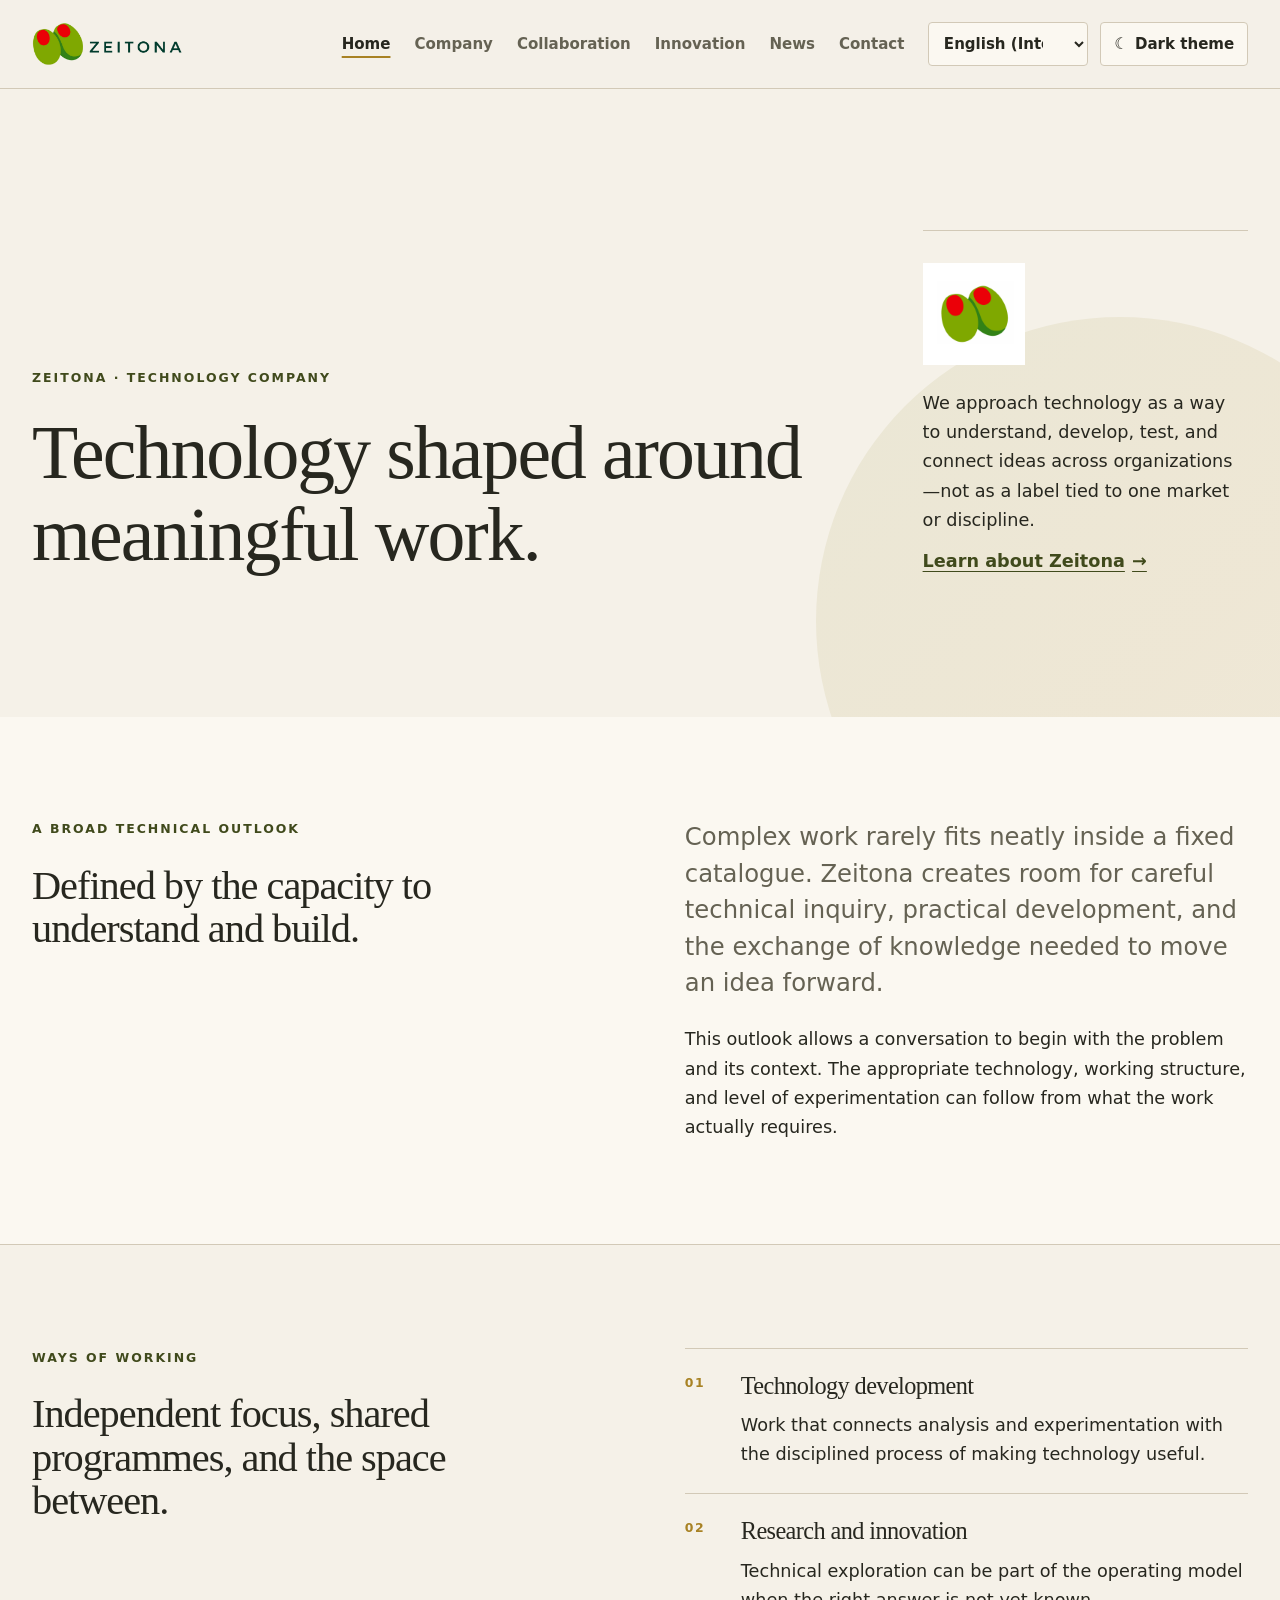
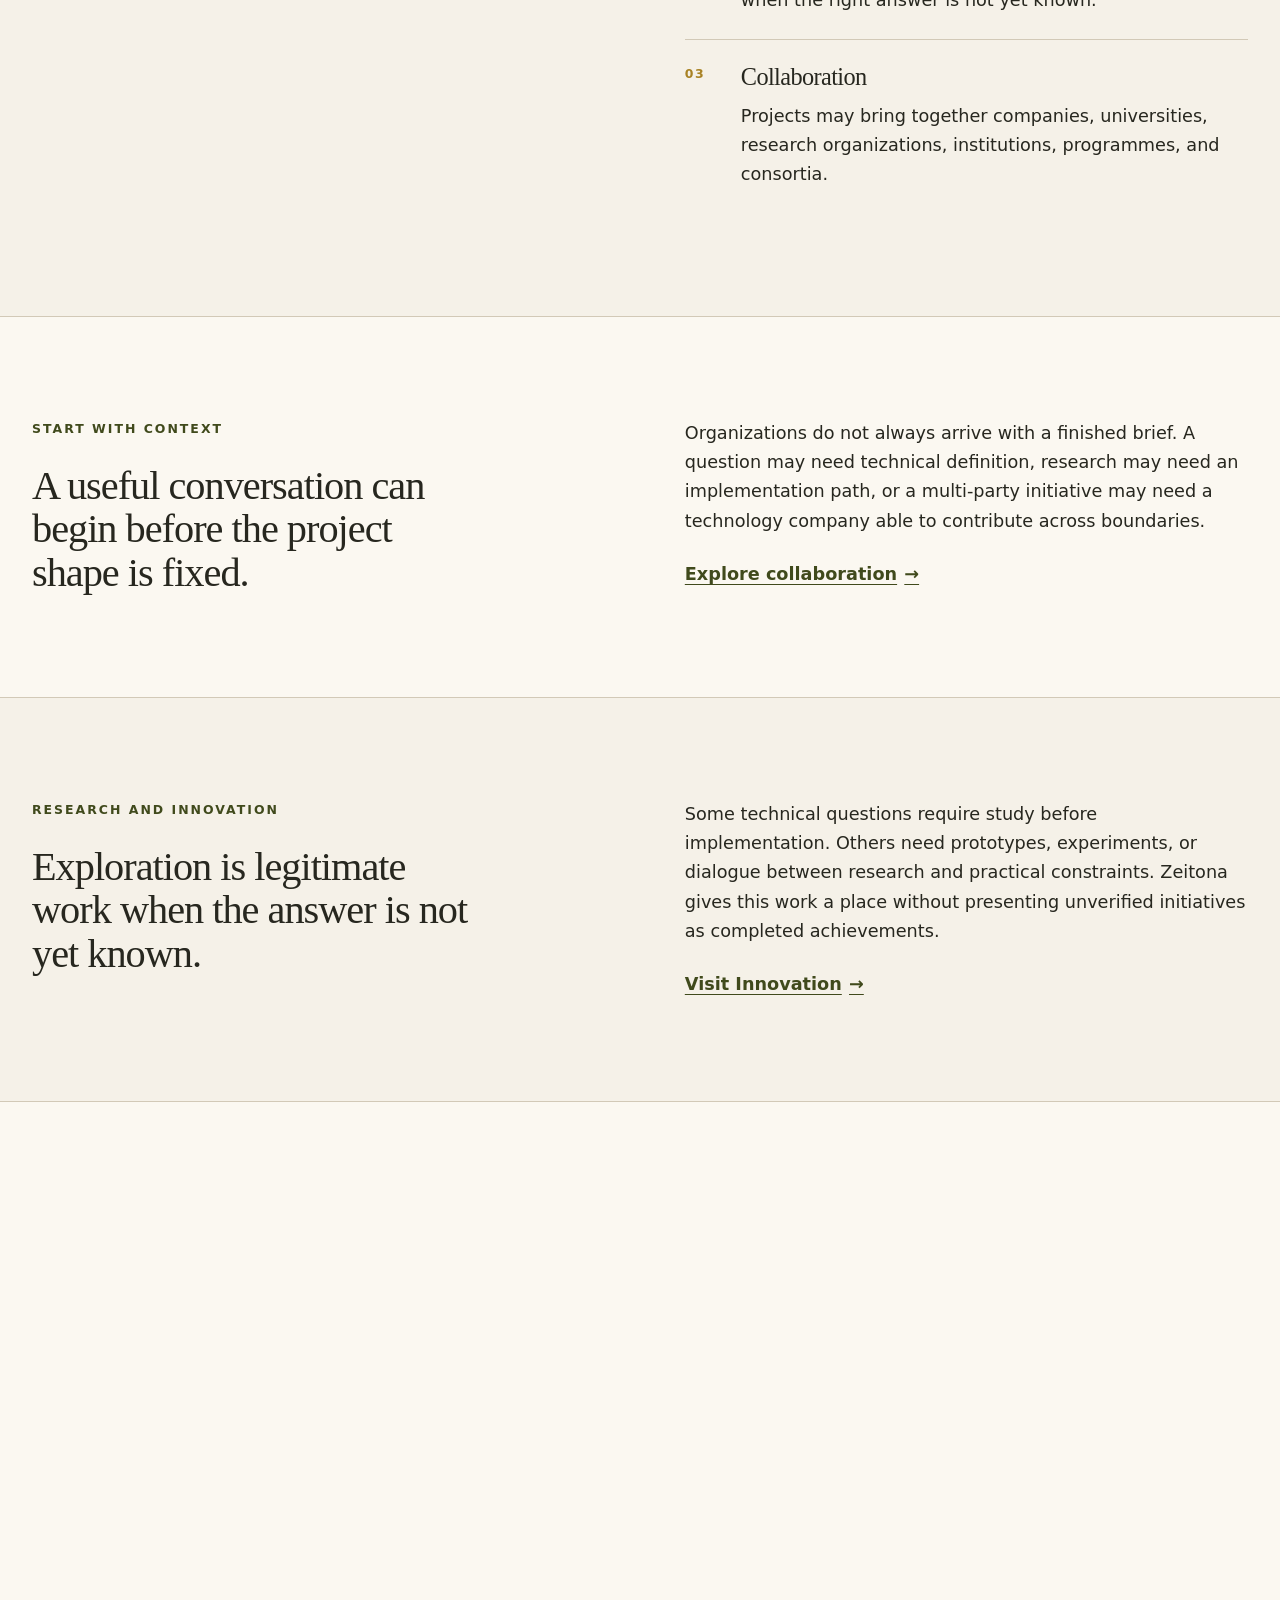
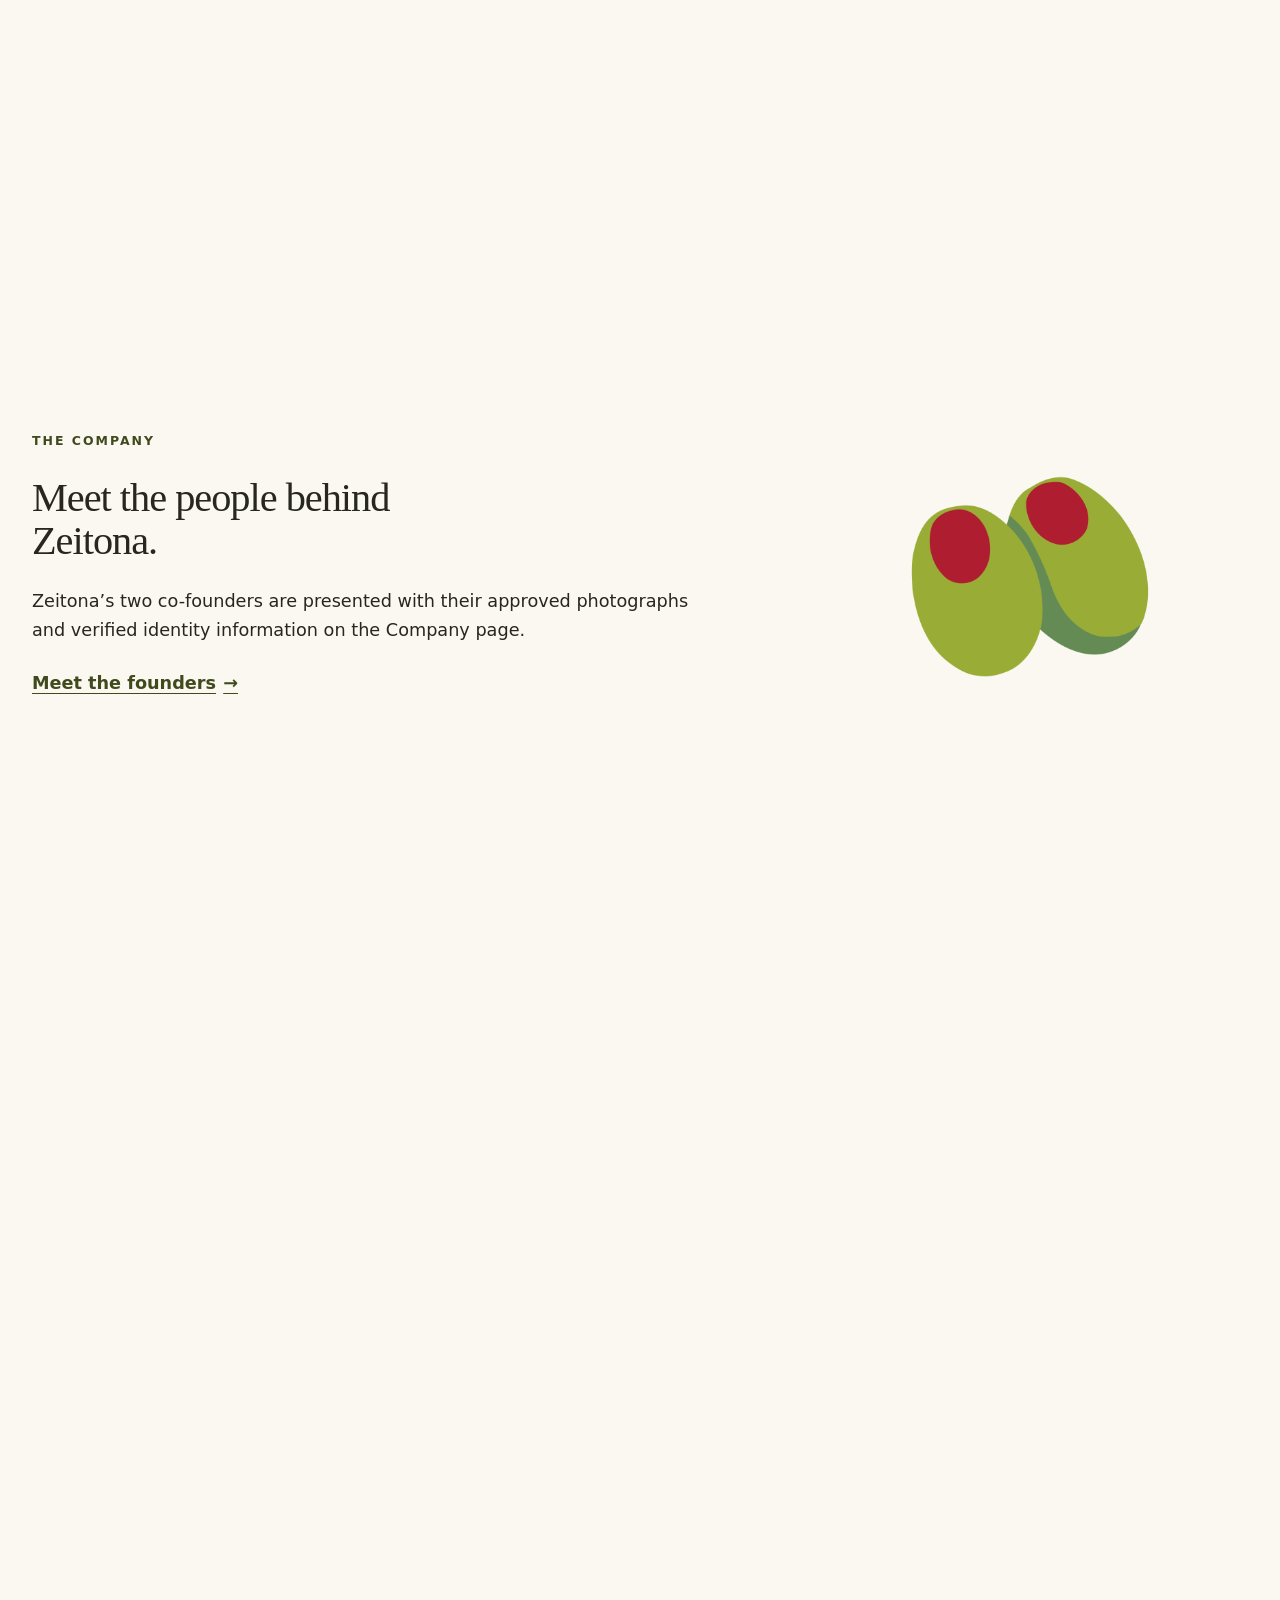
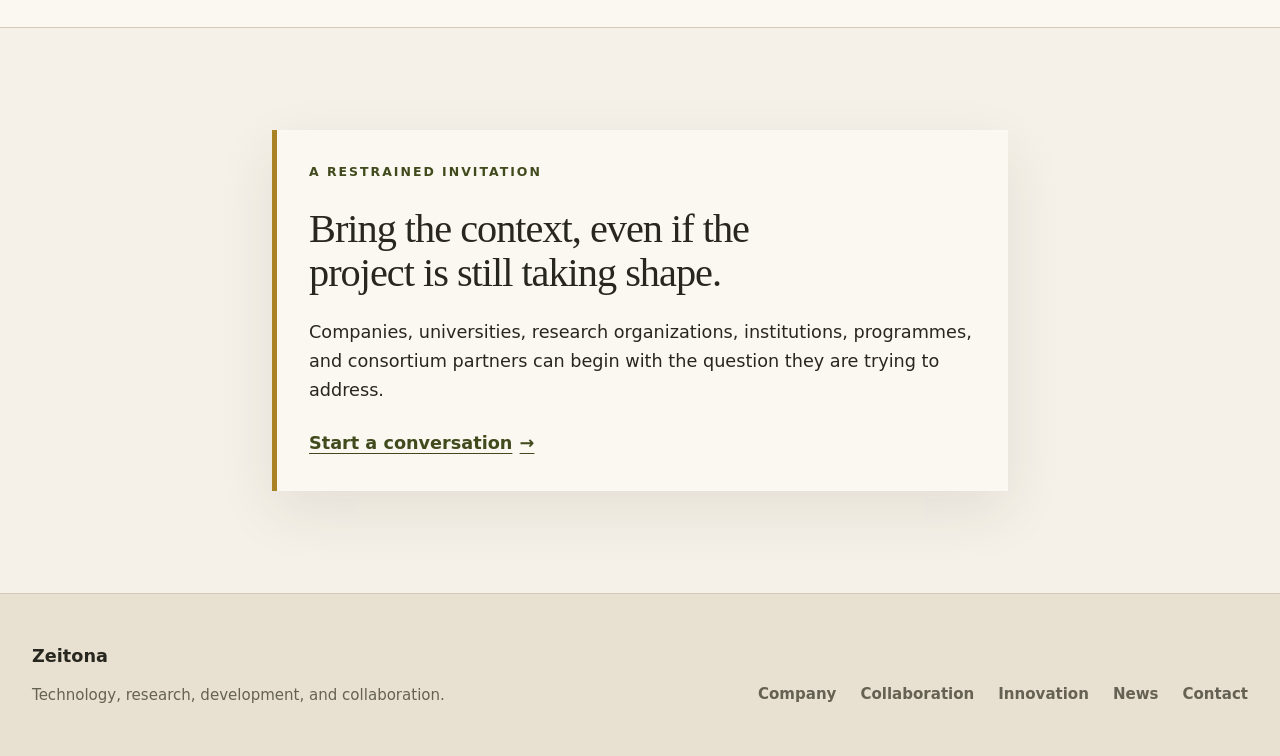
==== commit 69604f32: "Rebuild site as static multi-page platform Replaces the previous single-page setup with a full stati" ====
--- a/index.html
+++ b/index.html
@@ -1,86 +1,142 @@
-<!DOCTYPE html>
-<html lang="en-US" data-theme="light">
+<!doctype html>
+<html lang="en">
+  <head>
+    <meta charset="utf-8">
+    <meta name="viewport" content="width=device-width, initial-scale=1">
+    <title>Zeitona — Technology shaped around meaningful work</title>
+    <meta name="description" content="Zeitona is a technology company open to complex development, research, innovation, and collaboration across organizational boundaries.">
+    <meta property="og:type" content="website">
+    <meta property="og:title" content="Zeitona — Technology shaped around meaningful work">
+    <meta property="og:description" content="A technology company open to complex development, research, innovation, and collaboration across organizational boundaries.">
+    <script>(function(){var theme;try{theme=localStorage.getItem("zeitona-theme")}catch(error){}if(theme!=="light"&&theme!=="dark")theme=window.matchMedia("(prefers-color-scheme: dark)").matches?"dark":"light";document.documentElement.dataset.theme=theme}());</script>
+    <link rel="stylesheet" href="css/reset.css">
+    <link rel="stylesheet" href="css/tokens.css">
+    <link rel="stylesheet" href="css/base.css">
+    <link rel="stylesheet" href="css/layout.css">
+    <link rel="stylesheet" href="css/components.css">
+    <link rel="stylesheet" href="css/pages.css">
+  </head>
+  <body>
+    <a class="skip-link" href="#main-content">Skip to main content</a>
+    <header class="site-header">
+      <div class="site-header__inner container">
+        <a class="brand" href="index.html" aria-label="Zeitona home">
+          <img src="assets/azeitona4.png" width="1067" height="303" alt="Zeitona">
+        </a>
+        <nav class="site-nav" id="primary-navigation" data-site-nav aria-label="Primary navigation">
+          <ul>
+            <li><a href="index.html" aria-current="page">Home</a></li>
+            <li><a href="company.html">Company</a></li>
+            <li><a href="collaboration.html">Collaboration</a></li>
+            <li><a href="innovation.html">Innovation</a></li>
+            <li><a href="news.html">News</a></li>
+            <li><a href="contact.html">Contact</a></li>
+          </ul>
+        </nav>
+        <div class="header-actions">
+          <label class="locale-control"><span class="visually-hidden">Language</span><select data-locale-select aria-label="Language"><option value="en">English (International)</option><option value="en-GB">English (UK)</option><option value="pt-BR">Português (Brasil)</option><option value="pt-PT">Português (Portugal)</option></select></label>
+          <button class="theme-toggle" type="button" data-theme-toggle aria-label="Use dark theme" title="Use dark theme"><span class="theme-toggle__icon" data-theme-icon aria-hidden="true">☾</span><span class="theme-toggle__label" data-theme-label>Dark theme</span></button>
+          <button class="nav-toggle" type="button" data-nav-toggle aria-expanded="false" aria-controls="primary-navigation">Menu</button>
+        </div>
+      </div>
+    </header>
 
-<head>
-    <meta charset="UTF-8" />
-    <script>(function(){try{var t=localStorage.getItem('zeitona-theme');document.documentElement.dataset.theme=t==='dark'?'dark':'light';}catch(e){document.documentElement.dataset.theme='light';}}());</script>
-    <meta name="viewport" content="width=device-width, initial-scale=1.0" />
-    <title data-i18n="page.title">Zeitona</title>
-    <meta name="description" data-i18n-content="page.description"
-        content="Zeitona. Growing change through innovation." />
-    <link rel="preconnect" href="https://fonts.googleapis.com" />
-    <link rel="preconnect" href="https://fonts.gstatic.com" crossorigin />
-    <link rel="stylesheet" href="style.css" />
-    <link rel="icon" type="image/png" href="assets/azeitona3.png" />
-</head>
+    <main id="main-content">
+      <section class="hero hero--brand">
+        <div class="hero__grid container">
+          <div class="stack">
+            <p class="eyebrow">Zeitona · Technology company</p>
+            <h1>Technology shaped around meaningful work.</h1>
+          </div>
+          <div class="hero__aside stack--tight">
+            <img class="hero__mark" src="assets/zeitona_logo.png" width="544" height="544" alt="">
+            <p>We approach technology as a way to understand, develop, test, and connect ideas across organizations—not as a label tied to one market or discipline.</p>
+            <a class="text-link" href="company.html">Learn about Zeitona</a>
+          </div>
+        </div>
+      </section>
 
-<body>
-    <!-- Nav Placeholder -->
-    <div id="header-placeholder"></div>
+      <section class="section section--surface">
+        <div class="editorial-grid container">
+          <div class="stack">
+            <p class="eyebrow">A broad technical outlook</p>
+            <h2>Defined by the capacity to understand and build.</h2>
+          </div>
+          <div class="stack">
+            <p class="lede">Complex work rarely fits neatly inside a fixed catalogue. Zeitona creates room for careful technical inquiry, practical development, and the exchange of knowledge needed to move an idea forward.</p>
+            <p>This outlook allows a conversation to begin with the problem and its context. The appropriate technology, working structure, and level of experimentation can follow from what the work actually requires.</p>
+          </div>
+        </div>
+      </section>
 
-    <main>
-        <section class="hero" id="hero">
-            <div class="container hero-grid">
-                <div class="hero-copy fade-up">
-                    <p class="eyebrow hero-eyebrow" data-i18n="hero.badge">Technology for Real Needs</p>
-                    <h1 class="hero-title" data-i18n="hero.headline">
-                        Growing change through innovation
-                    </h1>
-                    <p class="hero-lead" data-i18n="hero.description">
-                        Zeitona creates software and digital solutions around real business needs, turning complex challenges into clear, useful technology.
-                    </p>
-                    <div class="hero-actions">
-                        <a href="about.html" class="btn btn-primary btn-lg" data-i18n="hero.exploreBtn">Explore Our Vision</a>
-                    </div>
-                </div>
-                <div class="hero-art fade-up delay-200" aria-hidden="true">
-                    <img src="assets/art/hero-geometry.svg" alt="" />
-                </div>
-            </div>
-        </section>
+      <section class="section">
+        <div class="editorial-grid container">
+          <div class="stack">
+            <p class="eyebrow">Ways of working</p>
+            <h2>Independent focus, shared programmes, and the space between.</h2>
+          </div>
+          <ol class="numbered-list">
+            <li><div class="stack--tight"><h3>Technology development</h3><p>Work that connects analysis and experimentation with the disciplined process of making technology useful.</p></div></li>
+            <li><div class="stack--tight"><h3>Research and innovation</h3><p>Technical exploration can be part of the operating model when the right answer is not yet known.</p></div></li>
+            <li><div class="stack--tight"><h3>Collaboration</h3><p>Projects may bring together companies, universities, research organizations, institutions, programmes, and consortia.</p></div></li>
+          </ol>
+        </div>
+      </section>
 
-        <section class="info-cards" id="info-cards" aria-label="Explore">
-            <div class="container">
-                <div class="section-header section-header-left">
-                    <p class="eyebrow" data-i18n="homecards.eyebrow">Explore</p>
-                    <h2 class="section-title" data-i18n="homecards.title">Discover what we do</h2>
-                </div>
-                <div class="info-cards-grid">
-                    <a href="about.html" class="card info-card fade-up">
-                        <div class="info-card-media">
-                            <img src="assets/art/card-about.svg" alt="" />
-                        </div>
-                        <div class="info-card-body">
-                            <h3 class="service-title" data-i18n="infoCards.aboutTitle">About Zeitona</h3>
-                            <p class="service-desc" data-i18n="infoCards.aboutDesc">Meet the team behind Zeitona and how we build technology around real needs.</p>
-                            <span class="card-link" data-i18n="infoCards.aboutCta">Learn more</span>
-                        </div>
-                    </a>
-                    <a href="news.html" class="card info-card fade-up delay-100">
-                        <div class="info-card-media">
-                            <img src="assets/art/card-news.svg" alt="" />
-                        </div>
-                        <div class="info-card-body">
-                            <h3 class="service-title" data-i18n="infoCards.newsTitle">News &amp; updates</h3>
-                            <p class="service-desc" data-i18n="infoCards.newsDesc">Selected posts and updates from Zeitona on LinkedIn.</p>
-                            <span class="card-link" data-i18n="infoCards.newsCta">Read more</span>
-                        </div>
-                    </a>
-                </div>
-            </div>
-        </section>
+      <section class="section section--surface">
+        <div class="editorial-grid container">
+          <div class="stack">
+            <p class="eyebrow">Start with context</p>
+            <h2>A useful conversation can begin before the project shape is fixed.</h2>
+          </div>
+          <div class="stack">
+            <p>Organizations do not always arrive with a finished brief. A question may need technical definition, research may need an implementation path, or a multi-party initiative may need a technology company able to contribute across boundaries.</p>
+            <a class="text-link" href="collaboration.html">Explore collaboration</a>
+          </div>
+        </div>
+      </section>
+
+      <section class="section">
+        <div class="editorial-grid container">
+          <div class="stack">
+            <p class="eyebrow">Research and innovation</p>
+            <h2>Exploration is legitimate work when the answer is not yet known.</h2>
+          </div>
+          <div class="stack">
+            <p>Some technical questions require study before implementation. Others need prototypes, experiments, or dialogue between research and practical constraints. Zeitona gives this work a place without presenting unverified initiatives as completed achievements.</p>
+            <a class="text-link" href="innovation.html">Visit Innovation</a>
+          </div>
+        </div>
+      </section>
+
+      <section class="section section--surface">
+        <div class="company-signal container">
+          <div class="stack">
+            <p class="eyebrow">The company</p>
+            <h2>Meet the people behind Zeitona.</h2>
+            <p>Zeitona’s two co-founders are presented with their approved photographs and verified identity information on the Company page.</p>
+            <a class="text-link" href="company.html#founders">Meet the founders</a>
+          </div>
+          <img src="assets/azeitona3.png" width="5120" height="5120" loading="lazy" alt="">
+        </div>
+      </section>
+
+      <section class="section">
+        <div class="container reading-width statement stack">
+          <p class="eyebrow">A restrained invitation</p>
+          <h2>Bring the context, even if the project is still taking shape.</h2>
+          <p>Companies, universities, research organizations, institutions, programmes, and consortium partners can begin with the question they are trying to address.</p>
+          <a class="text-link" href="contact.html">Start a conversation</a>
+        </div>
+      </section>
     </main>
 
-    <!-- Footer Placeholder -->
-    <div id="footer-placeholder"></div>
-
-    <!-- Load scripts -->
-    <script src="i18n.js"></script>
-    <script src="script.js?v=7"></script>
-
-    <script>
-        window.scrollTo(0, 0);
-    </script>
-</body>
-
+    <footer class="site-footer">
+      <div class="site-footer__inner container">
+        <div class="stack--tight"><strong>Zeitona</strong><p class="site-footer__note">Technology, research, development, and collaboration.</p></div>
+        <nav class="footer-nav" aria-label="Footer navigation"><ul><li><a href="company.html">Company</a></li><li><a href="collaboration.html">Collaboration</a></li><li><a href="innovation.html">Innovation</a></li><li><a href="news.html">News</a></li><li><a href="contact.html">Contact</a></li></ul></nav>
+      </div>
+    </footer>
+    <script type="module" src="js/main.js"></script>
+  </body>
 </html>
--- a/css/tokens.css
+++ b/css/tokens.css
@@ -0,0 +1,62 @@
+:root {
+  color-scheme: light;
+
+  --color-canvas: #f5f1e8;
+  --color-surface: #fbf8f1;
+  --color-surface-strong: #e8e0d0;
+  --color-header: rgb(245 241 232 / 95%);
+  --color-text: #27271f;
+  --color-text-muted: #656253;
+  --color-line: #d2c9b7;
+  --color-olive: #6d741f;
+  --color-olive-deep: #404a1c;
+  --color-gold: #a88224;
+  --color-accent-soft: #ddd2a1;
+  --color-focus: #8f5f05;
+  --color-charcoal: #25261f;
+  --color-warm-dark: #303028;
+  --color-soft-white: #f2eee4;
+  --gradient-olive-oil: linear-gradient(135deg, #8b8d2e 0%, #b08b28 58%, #c3a85b 100%);
+
+  --font-sans: Inter, ui-sans-serif, system-ui, -apple-system, BlinkMacSystemFont, "Segoe UI", sans-serif;
+  --font-serif: Iowan Old Style, Baskerville, "Times New Roman", serif;
+  --text-xs: 0.78rem;
+  --text-sm: 0.94rem;
+  --text-base: clamp(1rem, 0.96rem + 0.18vw, 1.12rem);
+  --text-lg: clamp(1.2rem, 1.08rem + 0.55vw, 1.55rem);
+  --text-xl: clamp(1.75rem, 1.4rem + 1.4vw, 2.65rem);
+  --text-display: clamp(2.7rem, 1.85rem + 3.6vw, 5.8rem);
+
+  --space-1: 0.4rem;
+  --space-2: 0.75rem;
+  --space-3: 1rem;
+  --space-4: 1.5rem;
+  --space-5: 2rem;
+  --space-6: 3rem;
+  --space-7: clamp(4rem, 8vw, 7.5rem);
+
+  --content-wide: 76rem;
+  --content-reading: 46rem;
+  --radius-sm: 0.25rem;
+  --radius-md: 0.75rem;
+  --shadow-soft: 0 1.25rem 3.5rem rgb(55 48 31 / 9%);
+}
+
+:root[data-theme="dark"] {
+  color-scheme: dark;
+
+  --color-canvas: #25261f;
+  --color-surface: #2d2e27;
+  --color-surface-strong: #35362d;
+  --color-header: rgb(37 38 31 / 96%);
+  --color-text: #f2eee4;
+  --color-text-muted: #c5c0b3;
+  --color-line: #555548;
+  --color-olive: #a6a85a;
+  --color-olive-deep: #c3c577;
+  --color-gold: #d1ad55;
+  --color-accent-soft: #5c5834;
+  --color-focus: #e7c56d;
+  --gradient-olive-oil: linear-gradient(135deg, #555c27 0%, #8a7028 60%, #aa8a3c 100%);
+  --shadow-soft: 0 1.25rem 3.5rem rgb(0 0 0 / 20%);
+}
--- a/css/base.css
+++ b/css/base.css
@@ -0,0 +1,75 @@
+html {
+  background: var(--color-canvas);
+  scroll-behavior: smooth;
+}
+
+body {
+  min-width: 18rem;
+  min-height: 100vh;
+  overflow-wrap: break-word;
+  background: var(--color-canvas);
+  color: var(--color-text);
+  font-family: var(--font-sans);
+  font-size: var(--text-base);
+  line-height: 1.65;
+  text-rendering: optimizeLegibility;
+}
+
+body,
+.site-header,
+.site-footer,
+.section--surface,
+.page-intro,
+.statement,
+.empty-state {
+  transition: background-color 180ms ease, color 180ms ease, border-color 180ms ease;
+}
+
+main {
+  display: block;
+}
+
+h1,
+h2,
+h3 {
+  max-width: 22ch;
+  font-family: var(--font-serif);
+  font-weight: 500;
+  line-height: 1.08;
+  letter-spacing: -0.025em;
+}
+
+h1 {
+  font-size: var(--text-display);
+}
+
+h2 {
+  font-size: var(--text-xl);
+}
+
+h3 {
+  font-size: var(--text-lg);
+}
+
+p {
+  max-width: 68ch;
+}
+
+a {
+  text-decoration-thickness: 0.08em;
+  text-underline-offset: 0.2em;
+}
+
+a:hover {
+  text-decoration-color: var(--color-gold);
+}
+
+:focus-visible {
+  outline: 0.18rem solid var(--color-focus);
+  outline-offset: 0.2rem;
+}
+
+::selection {
+  background: var(--color-accent-soft);
+  color: var(--color-text);
+}
--- a/css/layout.css
+++ b/css/layout.css
@@ -0,0 +1,66 @@
+.container {
+  width: min(calc(100% - 2rem), var(--content-wide));
+  margin-inline: auto;
+}
+
+.reading-width {
+  width: min(100%, var(--content-reading));
+}
+
+.stack > * + * {
+  margin-block-start: var(--space-4);
+}
+
+.stack--tight > * + * {
+  margin-block-start: var(--space-2);
+}
+
+.cluster {
+  display: flex;
+  flex-wrap: wrap;
+  gap: var(--space-3) var(--space-4);
+  align-items: center;
+}
+
+.editorial-grid {
+  display: grid;
+  grid-template-columns: repeat(auto-fit, minmax(min(100%, 17rem), 1fr));
+  gap: var(--space-5) clamp(2rem, 7vw, 6rem);
+  align-items: start;
+}
+
+.section {
+  padding-block: var(--space-7);
+}
+
+.section + .section {
+  border-top: 1px solid var(--color-line);
+}
+
+.section--surface {
+  background: var(--color-surface);
+}
+
+.hero {
+  position: relative;
+  overflow: hidden;
+  padding-block: clamp(4.5rem, 11vw, 9rem);
+}
+
+.hero__grid {
+  display: grid;
+  grid-template-columns: minmax(0, 1.6fr) minmax(13rem, 0.65fr);
+  gap: clamp(2rem, 7vw, 7rem);
+  align-items: end;
+}
+
+.hero__aside {
+  padding-block-start: var(--space-5);
+  border-top: 1px solid var(--color-line);
+}
+
+@media (max-width: 48rem) {
+  .hero__grid {
+    grid-template-columns: 1fr;
+  }
+}
--- a/css/components.css
+++ b/css/components.css
@@ -0,0 +1,286 @@
+.skip-link {
+  position: fixed;
+  z-index: 100;
+  top: var(--space-3);
+  left: var(--space-3);
+  padding: var(--space-2) var(--space-3);
+  translate: 0 -200%;
+  border-radius: var(--radius-sm);
+  background: var(--color-text);
+  color: var(--color-surface);
+}
+
+.skip-link:focus {
+  translate: 0;
+}
+
+.site-header {
+  position: relative;
+  z-index: 20;
+  border-bottom: 1px solid var(--color-line);
+  background: var(--color-header);
+}
+
+.site-header__inner {
+  display: grid;
+  grid-template-columns: auto minmax(0, 1fr) auto;
+  gap: var(--space-4);
+  align-items: center;
+  min-height: 5.5rem;
+}
+
+.brand {
+  display: inline-flex;
+  flex: 0 0 auto;
+  align-items: center;
+  text-decoration: none;
+}
+
+.brand img {
+  width: 9.4rem;
+  height: auto;
+}
+
+[data-theme="dark"] .brand img {
+  filter: grayscale(1) brightness(0) invert(0.93);
+}
+
+.header-actions {
+  display: flex;
+  gap: var(--space-2);
+  align-items: center;
+}
+
+.locale-control {
+  display: inline-flex;
+  align-items: center;
+}
+
+.locale-control select {
+  min-height: 2.75rem;
+  max-width: 10rem;
+  padding: 0.5rem 1.8rem 0.5rem 0.65rem;
+  border: 1px solid var(--color-line);
+  border-radius: var(--radius-sm);
+  background-color: var(--color-surface);
+  color: var(--color-text);
+  font-size: var(--text-sm);
+  font-weight: 650;
+}
+
+.visually-hidden {
+  position: absolute;
+  width: 1px;
+  height: 1px;
+  overflow: hidden;
+  clip-path: inset(50%);
+  white-space: nowrap;
+}
+
+.theme-toggle,
+.nav-toggle {
+  min-height: 2.75rem;
+  padding: 0.55rem 0.8rem;
+  border: 1px solid var(--color-line);
+  border-radius: var(--radius-sm);
+  background: var(--color-surface);
+  color: var(--color-text);
+  cursor: pointer;
+  font-size: var(--text-sm);
+  font-weight: 700;
+}
+
+.theme-toggle:hover,
+.nav-toggle:hover {
+  border-color: var(--color-gold);
+}
+
+.theme-toggle {
+  display: inline-flex;
+  gap: var(--space-1);
+  align-items: center;
+}
+
+.theme-toggle__icon {
+  font-size: 1rem;
+  line-height: 1;
+}
+
+.nav-toggle {
+  display: none;
+}
+
+.site-nav ul,
+.footer-nav ul {
+  display: flex;
+  flex-wrap: wrap;
+  gap: var(--space-2) var(--space-4);
+  align-items: center;
+  list-style: none;
+}
+
+.site-nav {
+  justify-self: end;
+}
+
+.site-nav a,
+.footer-nav a {
+  color: var(--color-text-muted);
+  font-size: var(--text-sm);
+  font-weight: 650;
+  text-decoration: none;
+}
+
+.site-nav a[aria-current="page"],
+.site-nav a:hover,
+.footer-nav a:hover {
+  color: var(--color-text);
+}
+
+.site-nav a[aria-current="page"] {
+  text-decoration: underline;
+  text-decoration-color: var(--color-gold);
+  text-decoration-thickness: 0.12rem;
+  text-underline-offset: 0.45rem;
+}
+
+.eyebrow {
+  color: var(--color-olive-deep);
+  font-size: var(--text-xs);
+  font-weight: 750;
+  letter-spacing: 0.16em;
+  text-transform: uppercase;
+}
+
+.lede {
+  color: var(--color-text-muted);
+  font-size: var(--text-lg);
+  line-height: 1.5;
+}
+
+.text-link {
+  display: inline-flex;
+  gap: 0.45rem;
+  align-items: center;
+  color: var(--color-olive-deep);
+  font-weight: 700;
+}
+
+.text-link::after {
+  content: "→";
+}
+
+.numbered-list {
+  list-style: none;
+  counter-reset: item;
+}
+
+.numbered-list li {
+  display: grid;
+  grid-template-columns: 2.5rem 1fr;
+  gap: var(--space-3);
+  padding-block: var(--space-4);
+  border-top: 1px solid var(--color-line);
+  counter-increment: item;
+}
+
+.numbered-list li::before {
+  content: counter(item, decimal-leading-zero);
+  color: var(--color-gold);
+  font-size: var(--text-xs);
+  font-weight: 750;
+  letter-spacing: 0.12em;
+}
+
+.site-footer {
+  padding-block: var(--space-6);
+  border-top: 1px solid var(--color-line);
+  background: var(--color-surface-strong);
+}
+
+.site-footer__inner {
+  display: grid;
+  grid-template-columns: minmax(12rem, 1fr) auto;
+  gap: var(--space-5);
+  align-items: end;
+}
+
+.site-footer__note {
+  color: var(--color-text-muted);
+  font-size: var(--text-sm);
+}
+
+@media (max-width: 56rem) {
+  .site-footer__inner {
+    align-items: flex-start;
+    grid-template-columns: 1fr;
+  }
+
+  .site-header__inner {
+    grid-template-columns: minmax(0, 1fr) auto;
+    padding-block: var(--space-3);
+  }
+
+  .site-nav {
+    grid-column: 1 / -1;
+    grid-row: 3;
+    justify-self: stretch;
+    width: 100%;
+  }
+
+  .header-actions {
+    grid-column: 1 / -1;
+    grid-row: 2;
+    justify-content: flex-end;
+  }
+
+  .site-nav ul {
+    display: grid;
+    gap: 0;
+  }
+
+  .site-nav li + li {
+    border-top: 1px solid var(--color-line);
+  }
+
+  .site-nav a {
+    display: block;
+    padding-block: 0.85rem;
+  }
+
+  .site-nav a[aria-current="page"] {
+    text-decoration: none;
+  }
+
+  .nav-toggle {
+    display: inline-block;
+  }
+
+  :root[data-nav-enhanced] .site-nav {
+    display: none;
+  }
+
+  :root[data-nav-enhanced][data-nav-open] .site-nav {
+    display: block;
+  }
+
+  :root:not([data-nav-enhanced]) .nav-toggle {
+    display: none;
+  }
+}
+
+@media (max-width: 28rem) {
+  .theme-toggle__label {
+    position: absolute;
+    width: 1px;
+    height: 1px;
+    overflow: hidden;
+    clip-path: inset(50%);
+    white-space: nowrap;
+  }
+
+  .theme-toggle {
+    min-width: 2.75rem;
+    justify-content: center;
+  }
+}
--- a/css/pages.css
+++ b/css/pages.css
@@ -0,0 +1,237 @@
+.hero--brand::after {
+  position: absolute;
+  z-index: 0;
+  right: -9rem;
+  bottom: -13rem;
+  width: min(38rem, 55vw);
+  aspect-ratio: 1;
+  border-radius: 50%;
+  background: var(--gradient-olive-oil);
+  content: "";
+  opacity: 0.1;
+  pointer-events: none;
+}
+
+.hero--brand .container {
+  position: relative;
+  z-index: 1;
+}
+
+.hero__mark {
+  width: clamp(4.5rem, 8vw, 7rem);
+  height: auto;
+  margin-block-end: var(--space-4);
+}
+
+[data-theme="dark"] .hero__mark {
+  filter: saturate(0.65) brightness(1.08);
+}
+
+.page-intro {
+  padding-block: clamp(4rem, 9vw, 7.5rem);
+  background: var(--color-surface);
+}
+
+.page-intro .lede {
+  margin-block-start: var(--space-5);
+}
+
+.statement {
+  padding: var(--space-5);
+  border-left: 0.35rem solid var(--color-gold);
+  background: var(--color-surface);
+  box-shadow: var(--shadow-soft);
+}
+
+.empty-state {
+  padding: clamp(2rem, 5vw, 4rem);
+  border: 1px solid var(--color-line);
+  background: var(--color-surface);
+}
+
+.news-list {
+  border-bottom: 1px solid var(--color-line);
+}
+
+.news-item {
+  padding-block: var(--space-5);
+  border-top: 1px solid var(--color-line);
+}
+
+.news-item time {
+  color: var(--color-text-muted);
+  font-size: var(--text-sm);
+}
+
+.company-signal {
+  display: grid;
+  grid-template-columns: minmax(0, 1fr) minmax(12rem, 0.65fr);
+  gap: clamp(2rem, 8vw, 7rem);
+  align-items: center;
+}
+
+.company-signal > img {
+  width: 100%;
+  aspect-ratio: 1;
+  object-fit: contain;
+  filter: saturate(0.7);
+}
+
+[data-theme="dark"] .company-signal > img {
+  filter: saturate(0.55) brightness(1.05);
+}
+
+.founders-section {
+  overflow: hidden;
+}
+
+.founders-heading {
+  max-width: var(--content-reading);
+  margin-block-end: var(--space-6);
+}
+
+.founders-grid {
+  display: grid;
+  grid-template-columns: repeat(2, minmax(0, 1fr));
+  gap: clamp(2rem, 7vw, 6rem);
+  align-items: start;
+}
+
+.founder-profile {
+  min-width: 0;
+}
+
+.founder-profile--offset {
+  margin-block-start: clamp(2rem, 7vw, 6rem);
+}
+
+.founder-profile__portrait {
+  overflow: hidden;
+  aspect-ratio: 4 / 5;
+  background: var(--color-surface-strong);
+}
+
+.founder-profile__portrait img {
+  width: 100%;
+  height: 100%;
+  object-fit: cover;
+}
+
+.founder-profile__portrait img[src*="diogenes"] {
+  object-position: center center;
+}
+
+.founder-profile__portrait img[src*="fabricio"] {
+  object-position: center 36%;
+}
+
+.founder-profile__text {
+  padding-block-start: var(--space-4);
+  border-top: 0.25rem solid var(--color-gold);
+}
+
+.founder-profile__text h3 {
+  font-size: var(--text-xl);
+}
+
+.section-heading {
+  max-width: var(--content-reading);
+  margin-block-end: var(--space-6);
+}
+
+.models-list {
+  border-bottom: 1px solid var(--color-line);
+}
+
+.models-list article {
+  display: grid;
+  grid-template-columns: minmax(6rem, 0.35fr) minmax(0, 1fr);
+  gap: var(--space-5);
+  padding-block: var(--space-5);
+  border-top: 1px solid var(--color-line);
+}
+
+.models-list article > div {
+  max-width: 48rem;
+}
+
+.model-index {
+  color: var(--color-gold);
+  font-size: var(--text-xs);
+  font-weight: 750;
+  letter-spacing: 0.13em;
+  text-transform: uppercase;
+}
+
+.models-list--compact article {
+  grid-template-columns: minmax(7rem, 0.35fr) minmax(0, 1fr);
+}
+
+.inquiry-list {
+  display: grid;
+  grid-template-columns: repeat(2, minmax(0, 1fr));
+  border-top: 1px solid var(--color-line);
+  list-style: none;
+}
+
+.inquiry-list li {
+  display: grid;
+  gap: var(--space-2);
+  padding: var(--space-5) 0;
+  border-bottom: 1px solid var(--color-line);
+}
+
+.inquiry-list li:nth-child(odd) {
+  padding-inline-end: var(--space-5);
+}
+
+.inquiry-list li:nth-child(even) {
+  padding-inline-start: var(--space-5);
+  border-left: 1px solid var(--color-line);
+}
+
+.inquiry-list span {
+  max-width: 34rem;
+  color: var(--color-text-muted);
+}
+
+.contact-status {
+  padding: clamp(2rem, 5vw, 4rem);
+  border-block: 1px solid var(--color-line);
+}
+
+@media (max-width: 35rem) {
+  .hero--brand::after {
+    right: -8rem;
+    width: 22rem;
+  }
+}
+
+@media (max-width: 42rem) {
+  .company-signal,
+  .founders-grid,
+  .inquiry-list {
+    grid-template-columns: 1fr;
+  }
+
+  .company-signal > img {
+    width: min(100%, 20rem);
+    justify-self: center;
+  }
+
+  .founder-profile--offset {
+    margin-block-start: 0;
+  }
+
+  .models-list article,
+  .models-list--compact article {
+    grid-template-columns: 1fr;
+    gap: var(--space-2);
+  }
+
+  .inquiry-list li:nth-child(odd),
+  .inquiry-list li:nth-child(even) {
+    padding-inline: 0;
+    border-left: 0;
+  }
+}
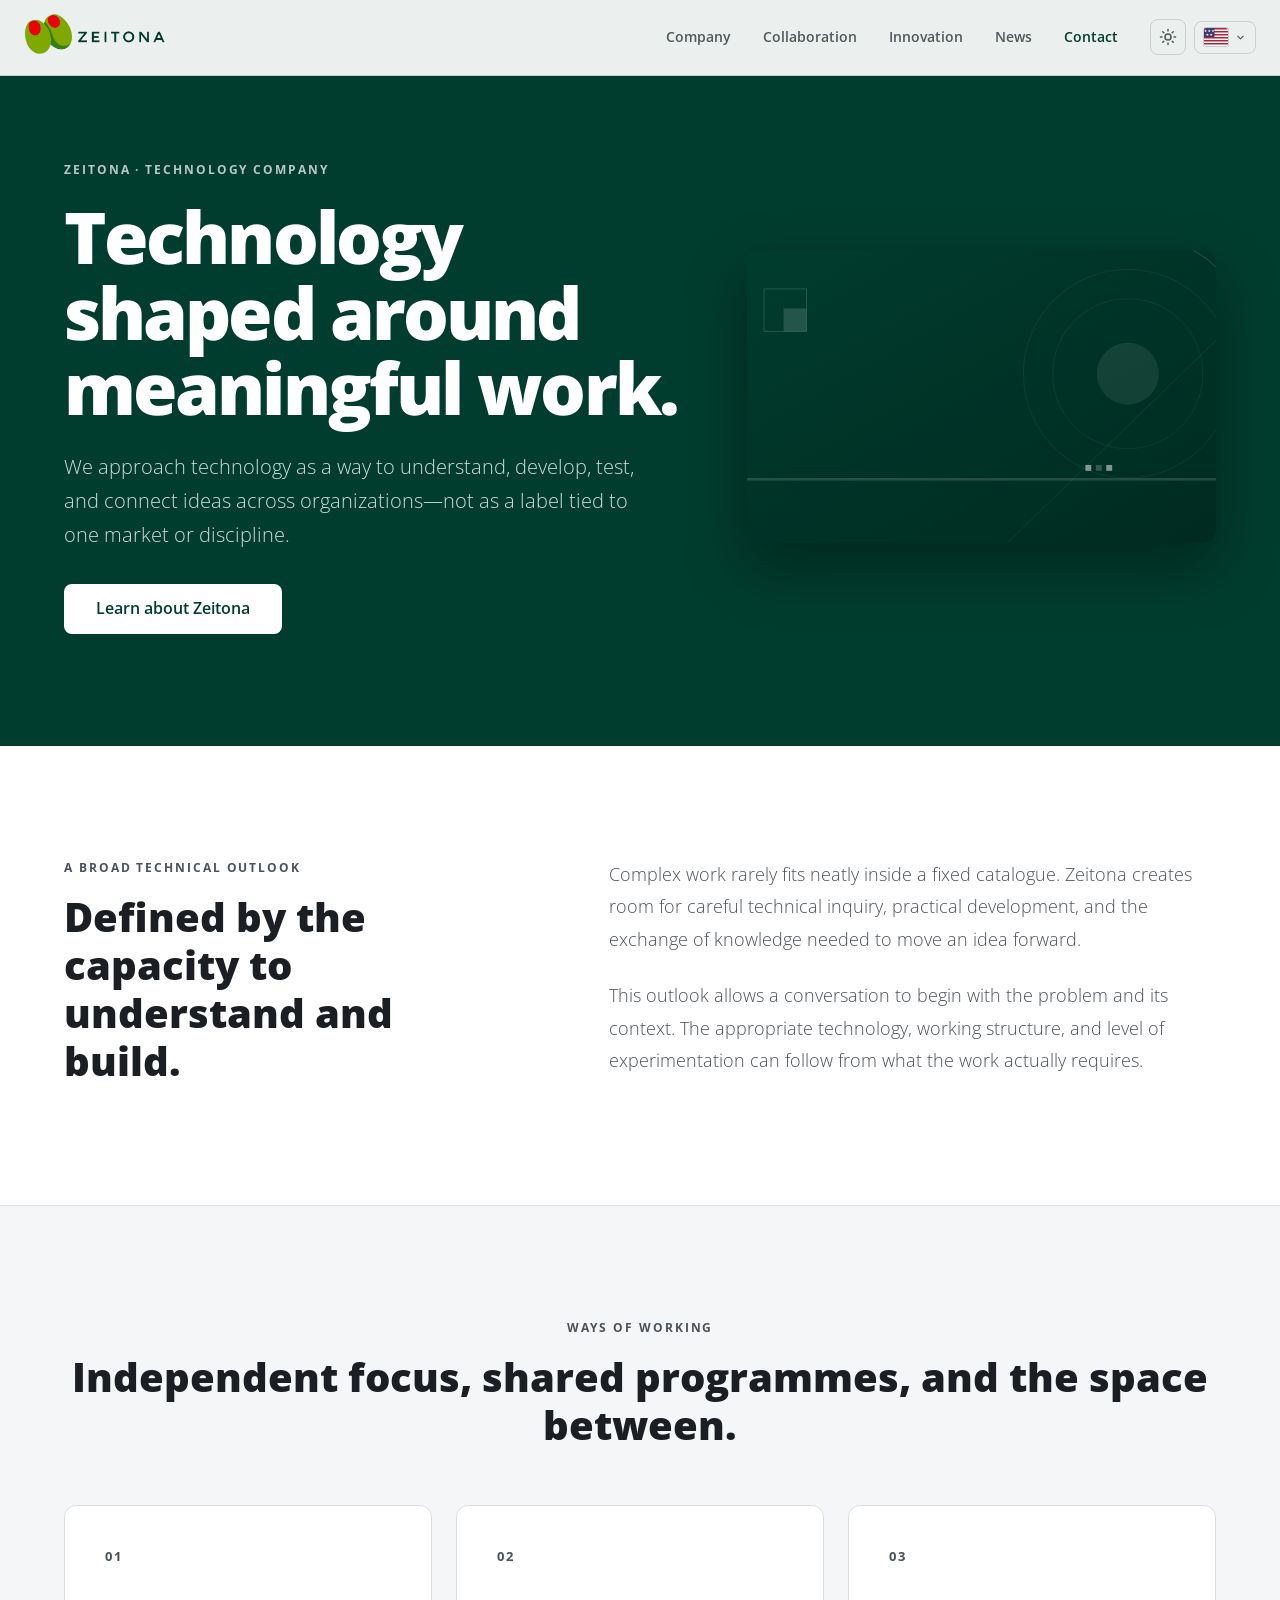
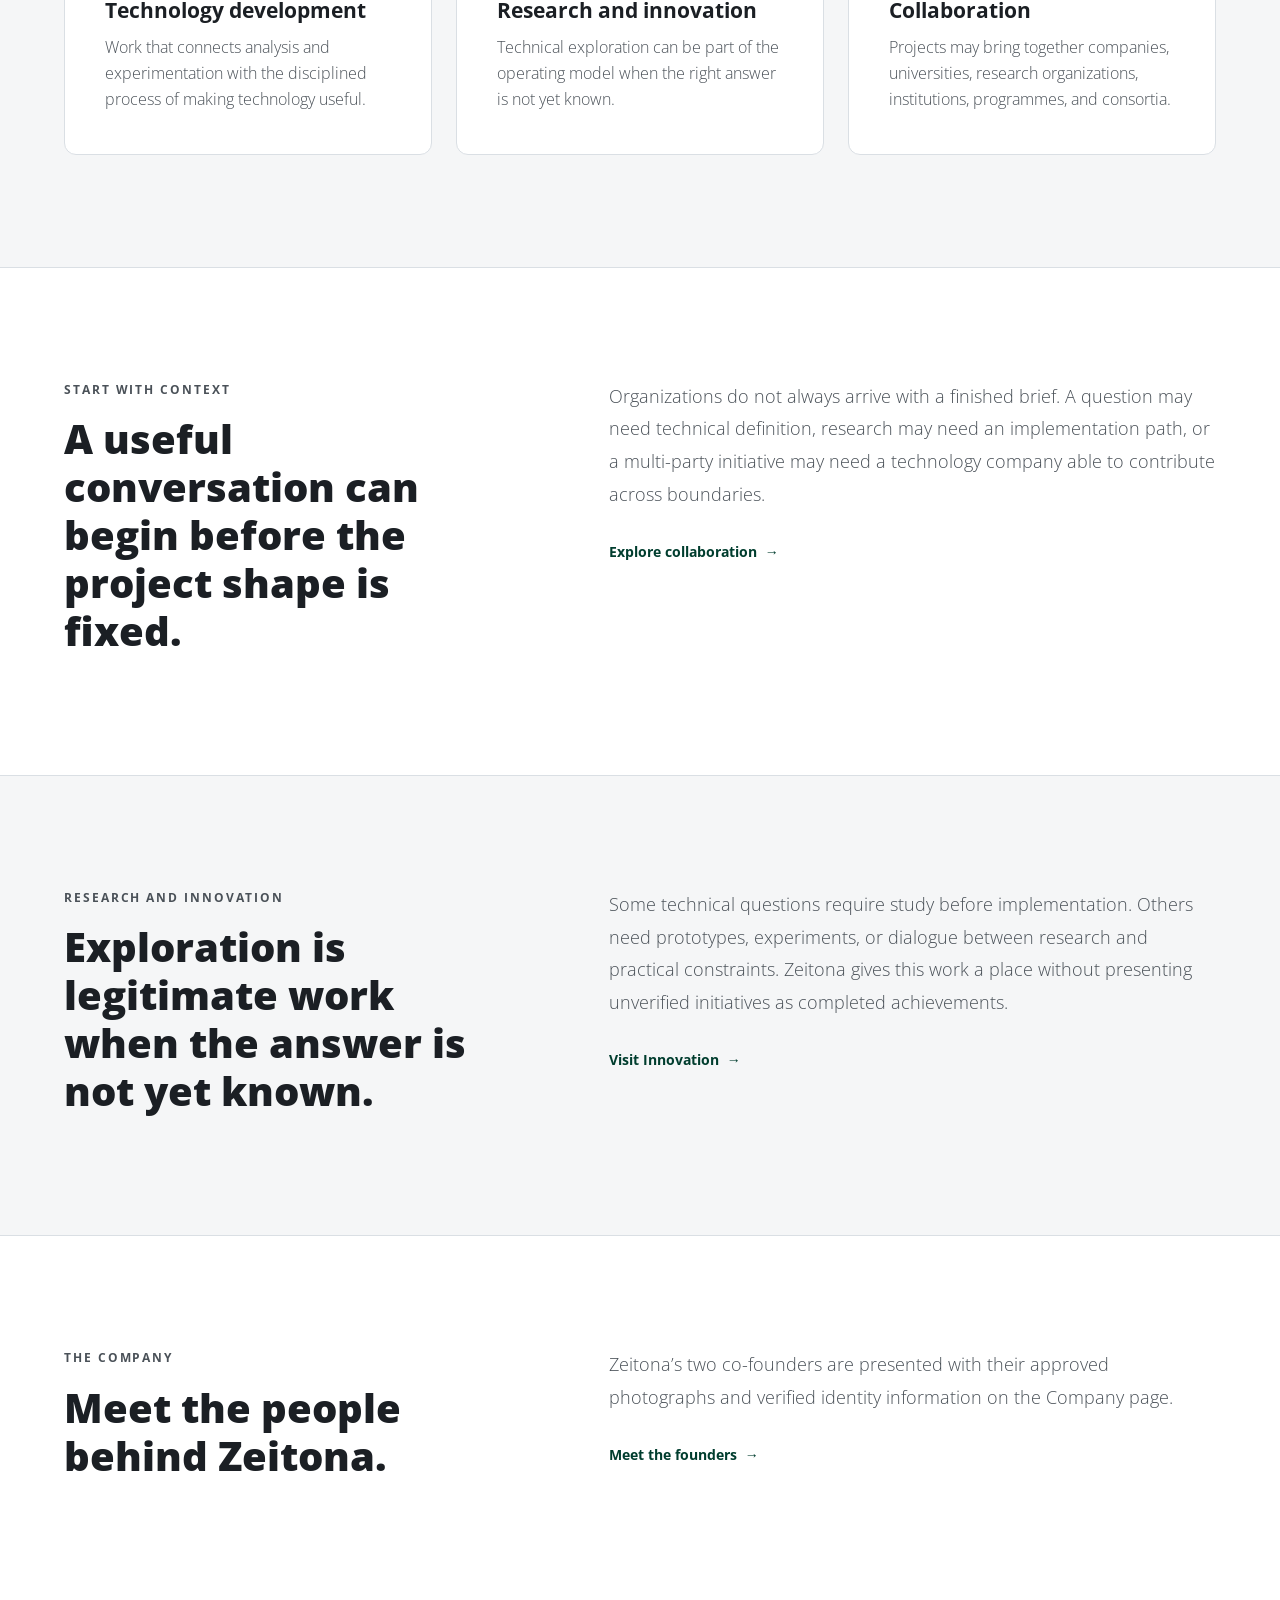
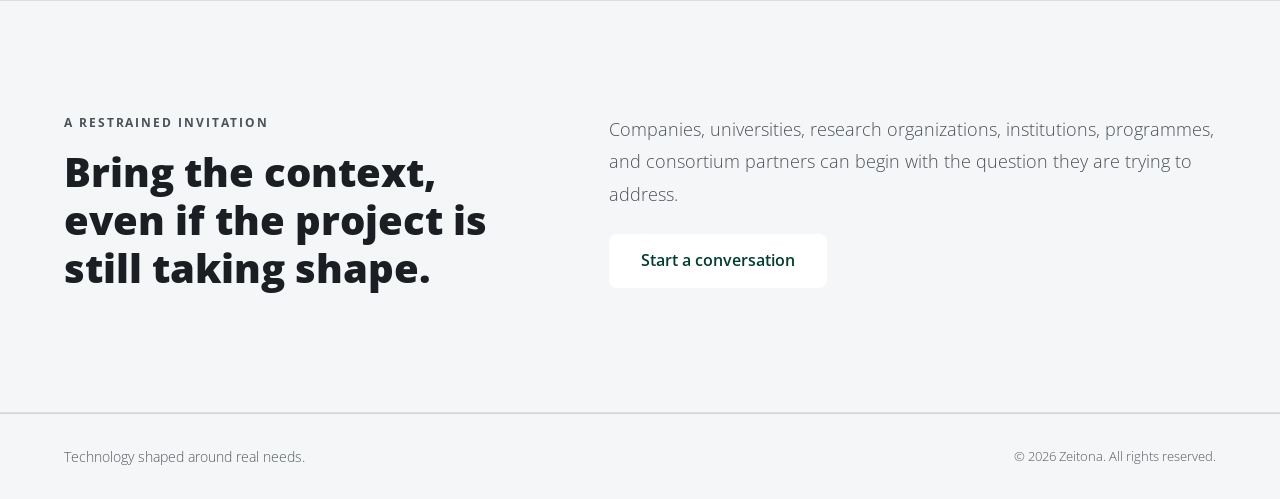
==== commit 534685e9: "Updated homepage text" ====
--- a/index.html
+++ b/index.html
@@ -1,142 +1,154 @@
-<!doctype html>
-<html lang="en">
-  <head>
-    <meta charset="utf-8">
-    <meta name="viewport" content="width=device-width, initial-scale=1">
-    <title>Zeitona — Technology shaped around meaningful work</title>
-    <meta name="description" content="Zeitona is a technology company open to complex development, research, innovation, and collaboration across organizational boundaries.">
-    <meta property="og:type" content="website">
-    <meta property="og:title" content="Zeitona — Technology shaped around meaningful work">
-    <meta property="og:description" content="A technology company open to complex development, research, innovation, and collaboration across organizational boundaries.">
-    <script>(function(){var theme;try{theme=localStorage.getItem("zeitona-theme")}catch(error){}if(theme!=="light"&&theme!=="dark")theme=window.matchMedia("(prefers-color-scheme: dark)").matches?"dark":"light";document.documentElement.dataset.theme=theme}());</script>
-    <link rel="stylesheet" href="css/reset.css">
-    <link rel="stylesheet" href="css/tokens.css">
-    <link rel="stylesheet" href="css/base.css">
-    <link rel="stylesheet" href="css/layout.css">
-    <link rel="stylesheet" href="css/components.css">
-    <link rel="stylesheet" href="css/pages.css">
-  </head>
-  <body>
-    <a class="skip-link" href="#main-content">Skip to main content</a>
-    <header class="site-header">
-      <div class="site-header__inner container">
-        <a class="brand" href="index.html" aria-label="Zeitona home">
-          <img src="assets/azeitona4.png" width="1067" height="303" alt="Zeitona">
-        </a>
-        <nav class="site-nav" id="primary-navigation" data-site-nav aria-label="Primary navigation">
-          <ul>
-            <li><a href="index.html" aria-current="page">Home</a></li>
-            <li><a href="company.html">Company</a></li>
-            <li><a href="collaboration.html">Collaboration</a></li>
-            <li><a href="innovation.html">Innovation</a></li>
-            <li><a href="news.html">News</a></li>
-            <li><a href="contact.html">Contact</a></li>
-          </ul>
-        </nav>
-        <div class="header-actions">
-          <label class="locale-control"><span class="visually-hidden">Language</span><select data-locale-select aria-label="Language"><option value="en">English (International)</option><option value="en-GB">English (UK)</option><option value="pt-BR">Português (Brasil)</option><option value="pt-PT">Português (Portugal)</option></select></label>
-          <button class="theme-toggle" type="button" data-theme-toggle aria-label="Use dark theme" title="Use dark theme"><span class="theme-toggle__icon" data-theme-icon aria-hidden="true">☾</span><span class="theme-toggle__label" data-theme-label>Dark theme</span></button>
-          <button class="nav-toggle" type="button" data-nav-toggle aria-expanded="false" aria-controls="primary-navigation">Menu</button>
-        </div>
-      </div>
-    </header>
+<!DOCTYPE html>
+<html lang="en-US" data-theme="light">
 
-    <main id="main-content">
-      <section class="hero hero--brand">
-        <div class="hero__grid container">
-          <div class="stack">
-            <p class="eyebrow">Zeitona · Technology company</p>
-            <h1>Technology shaped around meaningful work.</h1>
-          </div>
-          <div class="hero__aside stack--tight">
-            <img class="hero__mark" src="assets/zeitona_logo.png" width="544" height="544" alt="">
-            <p>We approach technology as a way to understand, develop, test, and connect ideas across organizations—not as a label tied to one market or discipline.</p>
-            <a class="text-link" href="company.html">Learn about Zeitona</a>
-          </div>
-        </div>
-      </section>
+<head>
+    <meta charset="UTF-8" />
+    <script>(function(){try{var t=localStorage.getItem('zeitona-theme');document.documentElement.dataset.theme=t==='dark'?'dark':'light';}catch(e){document.documentElement.dataset.theme='light';}}());</script>
+    <meta name="viewport" content="width=device-width, initial-scale=1.0" />
+    <title data-i18n="home.metaTitle">Zeitona — Technology shaped around meaningful work</title>
+    <meta name="description" data-i18n-content="home.metaDescription"
+        content="Zeitona is a technology company open to complex development, research, innovation, and collaboration across organizational boundaries." />
+    <link rel="preconnect" href="https://fonts.googleapis.com" />
+    <link rel="preconnect" href="https://fonts.gstatic.com" crossorigin />
+    <link rel="stylesheet" href="style.css" />
+    <link rel="icon" type="image/png" href="assets/azeitona3.png" />
+</head>
 
-      <section class="section section--surface">
-        <div class="editorial-grid container">
-          <div class="stack">
-            <p class="eyebrow">A broad technical outlook</p>
-            <h2>Defined by the capacity to understand and build.</h2>
-          </div>
-          <div class="stack">
-            <p class="lede">Complex work rarely fits neatly inside a fixed catalogue. Zeitona creates room for careful technical inquiry, practical development, and the exchange of knowledge needed to move an idea forward.</p>
-            <p>This outlook allows a conversation to begin with the problem and its context. The appropriate technology, working structure, and level of experimentation can follow from what the work actually requires.</p>
-          </div>
-        </div>
-      </section>
+<body>
+    <!-- Nav Placeholder -->
+    <div id="header-placeholder"></div>
 
-      <section class="section">
-        <div class="editorial-grid container">
-          <div class="stack">
-            <p class="eyebrow">Ways of working</p>
-            <h2>Independent focus, shared programmes, and the space between.</h2>
-          </div>
-          <ol class="numbered-list">
-            <li><div class="stack--tight"><h3>Technology development</h3><p>Work that connects analysis and experimentation with the disciplined process of making technology useful.</p></div></li>
-            <li><div class="stack--tight"><h3>Research and innovation</h3><p>Technical exploration can be part of the operating model when the right answer is not yet known.</p></div></li>
-            <li><div class="stack--tight"><h3>Collaboration</h3><p>Projects may bring together companies, universities, research organizations, institutions, programmes, and consortia.</p></div></li>
-          </ol>
-        </div>
-      </section>
+    <main>
+        <section class="hero" id="hero">
+            <div class="container hero-grid">
+                <div class="hero-copy fade-up">
+                    <p class="eyebrow hero-eyebrow" data-i18n="home.heroEyebrow">Zeitona · Technology company</p>
+                    <h1 class="hero-title" data-i18n="home.heroTitle">
+                        Technology shaped around meaningful work.
+                    </h1>
+                    <p class="hero-lead" data-i18n="home.heroBody">
+                        We approach technology as a way to understand, develop, test, and connect ideas across organizations—not as a label tied to one market or discipline.
+                    </p>
+                    <div class="hero-actions">
+                        <a href="company.html" class="btn btn-primary btn-lg" data-i18n="home.companyLink">Learn about Zeitona</a>
+                    </div>
+                </div>
+                <div class="hero-art fade-up delay-200" aria-hidden="true">
+                    <img src="assets/art/hero-geometry.svg" alt="" />
+                </div>
+            </div>
+        </section>
 
-      <section class="section section--surface">
-        <div class="editorial-grid container">
-          <div class="stack">
-            <p class="eyebrow">Start with context</p>
-            <h2>A useful conversation can begin before the project shape is fixed.</h2>
-          </div>
-          <div class="stack">
-            <p>Organizations do not always arrive with a finished brief. A question may need technical definition, research may need an implementation path, or a multi-party initiative may need a technology company able to contribute across boundaries.</p>
-            <a class="text-link" href="collaboration.html">Explore collaboration</a>
-          </div>
-        </div>
-      </section>
+        <section class="about-perspective section" id="outlook">
+            <div class="container about-perspective-grid">
+                <div class="about-section-heading fade-up">
+                    <p class="about-eyebrow" data-i18n="home.outlookEyebrow">A broad technical outlook</p>
+                    <h2 class="section-title text-left" data-i18n="home.outlookTitle">Defined by the capacity to understand and build.</h2>
+                </div>
+                <div class="about-copy fade-up delay-100">
+                    <p data-i18n="home.outlookBodyLead">Complex work rarely fits neatly inside a fixed catalogue. Zeitona creates room for careful technical inquiry, practical development, and the exchange of knowledge needed to move an idea forward.</p>
+                    <p data-i18n="home.outlookBody">This outlook allows a conversation to begin with the problem and its context. The appropriate technology, working structure, and level of experimentation can follow from what the work actually requires.</p>
+                </div>
+            </div>
+        </section>
 
-      <section class="section">
-        <div class="editorial-grid container">
-          <div class="stack">
-            <p class="eyebrow">Research and innovation</p>
-            <h2>Exploration is legitimate work when the answer is not yet known.</h2>
-          </div>
-          <div class="stack">
-            <p>Some technical questions require study before implementation. Others need prototypes, experiments, or dialogue between research and practical constraints. Zeitona gives this work a place without presenting unverified initiatives as completed achievements.</p>
-            <a class="text-link" href="innovation.html">Visit Innovation</a>
-          </div>
-        </div>
-      </section>
+        <section class="about-approach section" id="ways">
+            <div class="container">
+                <div class="section-header fade-up">
+                    <p class="about-eyebrow" data-i18n="home.waysEyebrow">Ways of working</p>
+                    <h2 class="section-title" data-i18n="home.waysTitle">Independent focus, shared programmes, and the space between.</h2>
+                </div>
+                <div class="about-principles">
+                    <article class="about-principle card fade-up">
+                        <span class="about-principle-number">01</span>
+                        <h3 data-i18n="home.developmentTitle">Technology development</h3>
+                        <p data-i18n="home.developmentBody">Work that connects analysis and experimentation with the disciplined process of making technology useful.</p>
+                    </article>
+                    <article class="about-principle card fade-up delay-100">
+                        <span class="about-principle-number">02</span>
+                        <h3 data-i18n="home.researchTitle">Research and innovation</h3>
+                        <p data-i18n="home.researchBody">Technical exploration can be part of the operating model when the right answer is not yet known.</p>
+                    </article>
+                    <article class="about-principle card fade-up delay-200">
+                        <span class="about-principle-number">03</span>
+                        <h3 data-i18n="home.collaborationTitle">Collaboration</h3>
+                        <p data-i18n="home.collaborationBody">Projects may bring together companies, universities, research organizations, institutions, programmes, and consortia.</p>
+                    </article>
+                </div>
+            </div>
+        </section>
 
-      <section class="section section--surface">
-        <div class="company-signal container">
-          <div class="stack">
-            <p class="eyebrow">The company</p>
-            <h2>Meet the people behind Zeitona.</h2>
-            <p>Zeitona’s two co-founders are presented with their approved photographs and verified identity information on the Company page.</p>
-            <a class="text-link" href="company.html#founders">Meet the founders</a>
-          </div>
-          <img src="assets/azeitona3.png" width="5120" height="5120" loading="lazy" alt="">
-        </div>
-      </section>
+        <section class="about-perspective section" id="context">
+            <div class="container about-perspective-grid">
+                <div class="about-section-heading fade-up">
+                    <p class="about-eyebrow" data-i18n="home.contextEyebrow">Start with context</p>
+                    <h2 class="section-title text-left" data-i18n="home.contextTitle">A useful conversation can begin before the project shape is fixed.</h2>
+                </div>
+                <div class="about-copy fade-up delay-100">
+                    <p data-i18n="home.contextBody">Organizations do not always arrive with a finished brief. A question may need technical definition, research may need an implementation path, or a multi-party initiative may need a technology company able to contribute across boundaries.</p>
+                    <p class="hero-actions">
+                        <a href="collaboration.html" class="card-link" data-i18n="home.contextLink">Explore collaboration</a>
+                    </p>
+                </div>
+            </div>
+        </section>
 
-      <section class="section">
-        <div class="container reading-width statement stack">
-          <p class="eyebrow">A restrained invitation</p>
-          <h2>Bring the context, even if the project is still taking shape.</h2>
-          <p>Companies, universities, research organizations, institutions, programmes, and consortium partners can begin with the question they are trying to address.</p>
-          <a class="text-link" href="contact.html">Start a conversation</a>
-        </div>
-      </section>
+        <section class="about-approach section" id="innovation">
+            <div class="container about-perspective-grid">
+                <div class="about-section-heading fade-up">
+                    <p class="about-eyebrow" data-i18n="home.innovationEyebrow">Research and innovation</p>
+                    <h2 class="section-title text-left" data-i18n="home.innovationTitle">Exploration is legitimate work when the answer is not yet known.</h2>
+                </div>
+                <div class="about-copy fade-up delay-100">
+                    <p data-i18n="home.innovationBody">Some technical questions require study before implementation. Others need prototypes, experiments, or dialogue between research and practical constraints. Zeitona gives this work a place without presenting unverified initiatives as completed achievements.</p>
+                    <p class="hero-actions">
+                        <a href="innovation.html" class="card-link" data-i18n="home.innovationLink">Visit Innovation</a>
+                    </p>
+                </div>
+            </div>
+        </section>
+
+        <section class="about-perspective section" id="people">
+            <div class="container about-perspective-grid">
+                <div class="about-section-heading fade-up">
+                    <p class="about-eyebrow" data-i18n="home.peopleEyebrow">The company</p>
+                    <h2 class="section-title text-left" data-i18n="home.peopleTitle">Meet the people behind Zeitona.</h2>
+                </div>
+                <div class="about-copy fade-up delay-100">
+                    <p data-i18n="home.peopleBody">Zeitona’s two co-founders are presented with their approved photographs and verified identity information on the Company page.</p>
+                    <p class="hero-actions">
+                        <a href="company.html" class="card-link" data-i18n="home.peopleLink">Meet the founders</a>
+                    </p>
+                </div>
+            </div>
+        </section>
+
+        <section class="about-approach section" id="contact">
+            <div class="container about-perspective-grid">
+                <div class="about-section-heading fade-up">
+                    <p class="about-eyebrow" data-i18n="home.contactEyebrow">A restrained invitation</p>
+                    <h2 class="section-title text-left" data-i18n="home.contactTitle">Bring the context, even if the project is still taking shape.</h2>
+                </div>
+                <div class="about-copy fade-up delay-100">
+                    <p data-i18n="home.contactBody">Companies, universities, research organizations, institutions, programmes, and consortium partners can begin with the question they are trying to address.</p>
+                    <p class="hero-actions">
+                        <a href="contact.html" class="btn btn-primary btn-lg" data-i18n="home.contactLink">Start a conversation</a>
+                    </p>
+                </div>
+            </div>
+        </section>
     </main>
 
-    <footer class="site-footer">
-      <div class="site-footer__inner container">
-        <div class="stack--tight"><strong>Zeitona</strong><p class="site-footer__note">Technology, research, development, and collaboration.</p></div>
-        <nav class="footer-nav" aria-label="Footer navigation"><ul><li><a href="company.html">Company</a></li><li><a href="collaboration.html">Collaboration</a></li><li><a href="innovation.html">Innovation</a></li><li><a href="news.html">News</a></li><li><a href="contact.html">Contact</a></li></ul></nav>
-      </div>
-    </footer>
-    <script type="module" src="js/main.js"></script>
-  </body>
-</html>
+    <!-- Footer Placeholder -->
+    <div id="footer-placeholder"></div>
+
+    <!-- Load scripts -->
+    <script src="i18n.js"></script>
+    <script src="script.js?v=8"></script>
+
+    <script>
+        window.scrollTo(0, 0);
+    </script>
+</body>
+
+</html>
--- a/style.css
+++ b/style.css
@@ -0,0 +1,1493 @@
+@import url('https://fonts.googleapis.com/css2?family=Open+Sans:ital,wght@0,300..800;1,300..800&display=swap');
+
+:root {
+  /* Brand Colors */
+  --brand-dark-green: #003D2E;
+  --brand-olive: #7FA800;
+  --brand-forest: #328217;
+  --brand-red: #EB0008;
+  --brand-charcoal: #16181D;
+
+  /* Neutral Grays */
+  --gray-50: #F5F6F7;
+  --gray-100: #ECEEF0;
+  --gray-200: #DADFE4;
+  --gray-600: #4A5158;
+  --gray-800: #262B31;
+  --gray-900: #1B1F24;
+
+  /* Theme Mapping (Light Mode Base) */
+  --background: #FFFFFF;
+  --foreground: var(--gray-900);
+
+  --card: #FFFFFF;
+  --card-border: rgba(16, 24, 32, 0.12);
+
+  --primary: var(--brand-charcoal);
+  --primary-foreground: #FFFFFF;
+
+  --secondary: var(--brand-charcoal);
+  --secondary-foreground: #FFFFFF;
+
+  --accent: var(--brand-charcoal);
+  --muted: rgba(16, 24, 32, 0.7);
+  --border: rgba(16, 24, 32, 0.15);
+
+  --destructive: var(--brand-red);
+
+  --radius: 0.5rem;
+
+  --font-global: 'Open Sans', sans-serif;
+}
+
+[data-theme="dark"] {
+  color-scheme: dark;
+  --background: #101315;
+  --foreground: #F3F5F7;
+  --card: #191D20;
+  --card-border: rgba(243, 245, 247, 0.2);
+  --muted: rgba(243, 245, 247, 0.72);
+  --border: rgba(243, 245, 247, 0.18);
+  --theme-header: rgba(16, 19, 21, 0.88);
+  --theme-header-scrolled: rgba(16, 19, 21, 0.96);
+  --theme-mobile-nav: rgba(16, 19, 21, 0.98);
+  --theme-surface-hover: #222629;
+  --theme-surface-elevated: #191D20;
+  --theme-input: rgba(243, 245, 247, 0.06);
+  --theme-footer: #0B0D0F;
+  --theme-overlay: rgba(0, 0, 0, 0.68);
+  --theme-shadow: rgba(0, 0, 0, 0.4);
+  --theme-error: #FF7378;
+  --primary-foreground: #101315;
+  --gray-50: #101315;
+  --gray-100: #191D20;
+  --gray-200: rgba(243, 245, 247, 0.14);
+  --gray-600: rgba(243, 245, 247, 0.66);
+  --gray-800: rgba(243, 245, 247, 0.9);
+  --gray-900: #F3F5F7;
+}
+
+/* Reset Component Base */
+*, *::before, *::after {
+  box-sizing: border-box;
+  margin: 0;
+  padding: 0;
+}
+
+html {
+  scroll-behavior: smooth;
+  overflow-y: scroll;
+}
+
+body {
+  background-color: var(--background);
+  color: var(--foreground);
+  font-family: var(--font-global);
+  font-weight: 400;
+  line-height: 1.6;
+  overflow-x: hidden;
+  min-height: 100vh;
+  display: flex;
+  flex-direction: column;
+}
+
+main {
+  flex-grow: 1;
+}
+
+h1, h2, h3, h4, h5, h6 {
+  font-family: var(--font-global);
+  font-weight: 700;
+  line-height: 1.2;
+}
+
+a {
+  color: inherit;
+  text-decoration: none;
+}
+
+.text-accent {
+  color: var(--brand-dark-green);
+}
+
+.text-muted {
+  color: var(--muted);
+}
+
+/* Typography Utilities */
+.text-center { text-align: center; }
+.text-left { text-align: left; }
+.tracking-tight { letter-spacing: -0.025em; }
+.font-bold { font-weight: 700; }
+.font-semibold { font-weight: 600; }
+.font-light { font-weight: 300; }
+
+/* Eyebrow label — small, uppercase, wide tracking */
+.eyebrow,
+.about-eyebrow,
+.founder-kicker {
+  color: var(--gray-600);
+  font-size: 0.75rem;
+  font-weight: 700;
+  letter-spacing: 0.16em;
+  text-transform: uppercase;
+}
+
+/* Structural Utility Classes */
+.container {
+  max-width: 1200px;
+  width: 100%;
+  margin: 0 auto;
+  padding: 0 1.5rem;
+}
+
+.container-narrow {
+  max-width: 900px;
+  width: 100%;
+  margin: 0 auto;
+  padding: 0 1.5rem;
+}
+
+.container-wide {
+  max-width: 1280px;
+  width: 100%;
+  margin: 0 auto;
+  padding: 0 1.5rem;
+}
+
+/* Flexbox utilities */
+.flex { display: flex; }
+.flex-col { flex-direction: column; }
+.items-center { align-items: center; }
+.justify-between { justify-content: space-between; }
+.justify-center { justify-content: center; }
+.gap-2 { gap: 0.5rem; }
+.gap-4 { gap: 1rem; }
+.gap-6 { gap: 1.5rem; }
+.gap-8 { gap: 2rem; }
+.gap-16 { gap: 4rem; }
+
+/* Grids */
+.grid { display: grid; }
+.grid-cols-2 { grid-template-columns: repeat(2, minmax(0, 1fr)); }
+@media (max-width: 768px) {
+  .md\:grid-cols-1 { grid-template-columns: repeat(1, minmax(0, 1fr)); }
+}
+
+/* Header & Nav — minimal, logo left, actions right */
+.header {
+  position: fixed;
+  top: 0;
+  left: 0;
+  right: 0;
+  z-index: 1000;
+  backdrop-filter: blur(12px);
+  -webkit-backdrop-filter: blur(12px);
+  background-color: rgba(255, 255, 255, 0.92);
+  border-bottom: 1px solid var(--border);
+  transition: all 0.3s ease;
+}
+
+.navbar {
+  display: flex;
+  align-items: center;
+  justify-content: space-between;
+  padding: 0.85rem 1.5rem;
+  max-width: 1280px;
+  margin: 0 auto;
+  position: relative;
+}
+
+.navbar-logo {
+  height: 2.5rem;
+  z-index: 1001;
+}
+
+/* Base Links Style */
+.navbar-links {
+  display: flex;
+  align-items: center;
+  gap: 2rem;
+  font-size: 0.875rem;
+  font-weight: 600;
+  color: var(--muted);
+}
+
+.navbar-links a {
+  transition: color 0.2s;
+  text-decoration: none;
+  color: inherit;
+}
+
+.navbar-links a:hover {
+  color: var(--foreground);
+}
+
+.navbar-action-link {
+  color: var(--brand-dark-green) !important;
+}
+
+/* Sandwich Menu Icon */
+.menu-toggle {
+  display: none;
+  flex-direction: column;
+  gap: 6px;
+  cursor: pointer;
+  z-index: 1001;
+  padding: 5px;
+  border: 0;
+  background: transparent;
+  color: inherit;
+  font: inherit;
+}
+
+.menu-toggle:focus-visible {
+  outline: 2px solid var(--foreground);
+  outline-offset: 4px;
+}
+
+.bar {
+  width: 25px;
+  height: 2px;
+  background-color: var(--foreground, #000);
+  transition: all 0.3s ease-in-out;
+}
+
+/* Mobile Adjustments (Tablet and below) */
+@media (max-width: 768px) {
+  .menu-toggle {
+    display: flex;
+  }
+
+  .navbar-links {
+    display: none;
+    flex-direction: column;
+    position: absolute;
+    top: 100%;
+    left: 0;
+    right: 0;
+    background-color: rgba(255, 255, 255, 0.98);
+    backdrop-filter: blur(20px);
+    padding: 2rem;
+    gap: 1.5rem;
+    border-bottom: 1px solid var(--border);
+    box-shadow: 0 10px 15px -3px rgba(0, 0, 0, 0.1);
+    text-align: center;
+  }
+
+  .navbar-links.active {
+    display: flex;
+  }
+
+  .navbar-action {
+    width: 100%;
+    margin-top: 0.5rem;
+  }
+
+  .global-controls {
+    justify-content: center;
+  }
+}
+
+/* Buttons */
+.btn {
+  display: inline-flex;
+  align-items: center;
+  justify-content: center;
+  border-radius: var(--radius);
+  font-family: inherit;
+  font-size: 0.875rem;
+  font-weight: 600;
+  transition: all 0.2s ease-in-out;
+  cursor: pointer;
+  border: none;
+}
+
+.btn-primary {
+  background-color: var(--primary);
+  color: var(--primary-foreground);
+}
+.btn-primary:hover {
+  background-color: #0C0E12;
+}
+
+.btn-secondary {
+  background-color: var(--secondary);
+  color: var(--secondary-foreground);
+}
+.btn-secondary:hover {
+  background-color: #0C0E12;
+}
+
+.btn-danger {
+  background-color: var(--destructive);
+  color: white;
+}
+.btn-danger:hover {
+  background-color: #C40007;
+}
+
+.btn-outline {
+  background-color: transparent;
+  border: 1px solid var(--brand-charcoal);
+  color: var(--brand-charcoal);
+}
+.btn-outline:hover {
+  background-color: rgba(16, 24, 32, 0.05);
+  border-color: var(--brand-charcoal);
+  transform: translateY(-2px);
+}
+
+.btn-sm { padding: 0.5rem 1rem; }
+.btn-lg { padding: 0.75rem 2rem; font-size: 1rem; }
+
+.btn:disabled {
+  opacity: 0.7;
+  cursor: not-allowed;
+  transform: none !important;
+}
+
+/* ──────────────────────────────────────────────
+   Homepage — Stellantis-inspired hero + cards
+   ────────────────────────────────────────────── */
+
+/* Hero — dark green band with copy left, geometric art right */
+.hero {
+  background-color: var(--brand-dark-green);
+  color: #FFFFFF;
+  padding: 10rem 0 7rem;
+  position: relative;
+  overflow: hidden;
+}
+
+.hero-grid {
+  display: grid;
+  grid-template-columns: minmax(0, 1.15fr) minmax(0, 0.85fr);
+  gap: 3rem;
+  align-items: center;
+}
+
+.hero-copy {
+  max-width: 640px;
+}
+
+.hero-eyebrow {
+  color: rgba(255, 255, 255, 0.72);
+  margin-bottom: 1.25rem;
+}
+
+.hero-title {
+  font-size: clamp(2.75rem, 6vw, 4.5rem);
+  font-weight: 800;
+  letter-spacing: -0.04em;
+  line-height: 1.05;
+  margin-bottom: 1.5rem;
+  max-width: 16ch;
+}
+
+.hero-lead {
+  color: rgba(255, 255, 255, 0.82);
+  font-size: clamp(1.05rem, 2vw, 1.25rem);
+  font-weight: 300;
+  line-height: 1.7;
+  max-width: 52ch;
+  margin-bottom: 2rem;
+}
+
+.hero-actions .btn-primary {
+  background-color: #FFFFFF;
+  color: var(--brand-dark-green);
+}
+.hero-actions .btn-primary:hover {
+  background-color: rgba(255, 255, 255, 0.9);
+}
+
+.hero-art {
+  position: relative;
+  aspect-ratio: 16 / 10;
+  border-radius: 0.75rem;
+  overflow: hidden;
+  box-shadow: 0 24px 60px rgba(0, 0, 0, 0.35);
+}
+
+.hero-art img {
+  display: block;
+  width: 100%;
+  height: 100%;
+  object-fit: cover;
+}
+
+/* Homepage info cards — Stellantis-style media cards */
+.info-cards {
+  padding: 5rem 0 6rem;
+  background-color: var(--background);
+}
+
+.section-header {
+  text-align: center;
+  margin-bottom: 3.5rem;
+}
+
+.section-header-left {
+  text-align: left;
+}
+
+.section-title {
+  font-size: 2rem;
+  font-weight: 800;
+  margin-bottom: 0.5rem;
+  color: var(--gray-900);
+}
+
+@media (min-width: 640px) { .section-title { font-size: 2.5rem; } }
+
+.section-description {
+  color: var(--gray-600);
+  font-weight: 300;
+  max-width: 36rem;
+  margin: 0 auto;
+  font-size: 1.125rem;
+}
+
+.info-cards-grid {
+  display: grid;
+  gap: 2rem;
+}
+
+@media (min-width: 768px) { .info-cards-grid { grid-template-columns: repeat(2, 1fr); } }
+
+.card {
+  background-color: var(--card);
+  border: 1px solid var(--card-border);
+  border-radius: 0.75rem;
+}
+
+.card:hover {
+  border-color: var(--border);
+  box-shadow: 0 12px 32px rgba(16, 24, 32, 0.08);
+}
+
+.info-card {
+  display: block;
+  color: inherit;
+  overflow: hidden;
+  text-decoration: none;
+}
+
+.info-card-media {
+  aspect-ratio: 3 / 2;
+  overflow: hidden;
+}
+
+.info-card-media img {
+  display: block;
+  width: 100%;
+  height: 100%;
+  object-fit: cover;
+}
+
+.info-card-body {
+  padding: 1.75rem 2rem 2.25rem;
+}
+
+.info-card .service-title {
+  color: var(--gray-900);
+  font-size: 1.35rem;
+  margin-bottom: 0.6rem;
+}
+
+.info-card .service-desc {
+  color: var(--gray-600);
+  font-size: 0.95rem;
+  font-weight: 300;
+  line-height: 1.65;
+  margin-bottom: 1.25rem;
+  max-width: 44ch;
+}
+
+/* Card link — "Learn more" arrow */
+.card-link {
+  display: inline-flex;
+  align-items: center;
+  gap: 0.5rem;
+  font-size: 0.875rem;
+  font-weight: 700;
+  color: var(--brand-dark-green);
+  transition: gap 0.2s ease, color 0.2s ease;
+}
+
+.card-link::after {
+  content: '→';
+  transition: transform 0.2s ease;
+}
+
+.card-link:hover {
+  color: var(--brand-charcoal);
+}
+
+.card-link:hover::after {
+  transform: translateX(4px);
+}
+
+/* Section band (sub-hero) — used by page heroes */
+.page-hero {
+  padding: 9rem 0 4.5rem;
+  background-color: var(--gray-50);
+  border-bottom: 1px solid var(--gray-200);
+}
+
+.page-hero-title {
+  max-width: 18ch;
+  margin-top: 1rem;
+  font-size: clamp(2.5rem, 5.5vw, 4rem);
+  font-weight: 800;
+  letter-spacing: -0.03em;
+  line-height: 1.1;
+  color: var(--gray-900);
+}
+
+/* Services Grid & Cards (kept for potential reuse) */
+.services-grid {
+  display: grid;
+  gap: 1.5rem;
+}
+
+@media (min-width: 768px) { .services-grid { grid-template-columns: repeat(2, 1fr); } }
+
+.service-item {
+  display: flex;
+  gap: 1.5rem;
+  align-items: flex-start;
+}
+
+.service-icon {
+  flex-shrink: 0;
+  width: 3rem;
+  height: 3rem;
+  border-radius: 0.5rem;
+  background: var(--gray-100);
+  border: 1px solid var(--border);
+  color: var(--foreground);
+  display: flex;
+  align-items: center;
+  justify-content: center;
+  transition: background-color 0.2s ease, color 0.2s ease;
+}
+
+.card:hover .service-icon {
+  background: var(--gray-200);
+  color: var(--brand-charcoal);
+}
+
+.service-icon svg {
+  width: 1.75rem;
+  height: 1.75rem;
+}
+
+.service-title {
+  font-size: 1.25rem;
+  font-weight: 700;
+  margin-bottom: 0.5rem;
+}
+
+.service-desc {
+  color: var(--muted);
+  font-size: 0.95rem;
+  line-height: 1.6;
+  font-weight: 300;
+}
+
+/* About Section (homepage "about" block — kept for backward compatibility) */
+.about-grid {
+  display: grid;
+  gap: 4rem;
+  align-items: center;
+}
+
+@media (min-width: 1024px) { .about-grid { grid-template-columns: repeat(2, 1fr); } }
+
+.about-content p {
+  margin-bottom: 1.25rem;
+  line-height: 1.8;
+  font-weight: 300;
+}
+
+.bg-split {
+  position: absolute;
+  top: 0;
+  bottom: 0;
+  left: 0;
+  right: 0;
+  background: var(--background);
+  z-index: -1;
+}
+
+.stats-grid {
+  display: grid;
+  grid-template-columns: repeat(2, 1fr);
+  gap: 1.5rem;
+}
+
+.stat-card {
+  padding: 2rem 1.5rem;
+  text-align: center;
+  background: var(--gray-50);
+}
+
+.stat-value {
+  font-size: 2.5rem;
+  font-weight: 800;
+  color: var(--foreground);
+  margin-bottom: 0.5rem;
+}
+
+.stat-label {
+  font-size: 0.75rem;
+  color: var(--muted);
+  text-transform: uppercase;
+  letter-spacing: 0.1em;
+  font-weight: 600;
+}
+
+@media (max-width: 480px) {
+  .stats-grid { gap: 0.75rem; }
+  .stat-card { padding: 1.5rem 0.75rem; }
+  .stat-value { font-size: 1.5rem; }
+}
+
+/* News page — press-release list */
+.news-section {
+  padding: 4rem 0 6rem;
+  background-color: var(--background);
+}
+
+.news-heading {
+  font-size: clamp(1.5rem, 3vw, 2rem);
+  font-weight: 700;
+  margin: 0 0 1.75rem;
+  color: var(--gray-900);
+}
+
+.news-list {
+  display: grid;
+  gap: 0;
+  max-width: 52rem;
+}
+
+.news-item {
+  padding: 2.25rem 0;
+  border-bottom: 1px solid var(--gray-200);
+}
+
+.news-item:first-child {
+  border-top: 1px solid var(--gray-200);
+}
+
+.news-item-date {
+  display: block;
+  font-size: 0.8rem;
+  font-weight: 600;
+  letter-spacing: 0.08em;
+  text-transform: uppercase;
+  color: var(--gray-600);
+  margin-bottom: 0.75rem;
+}
+
+.news-item-title {
+  display: inline-block;
+  font-size: 1.35rem;
+  font-weight: 700;
+  color: var(--gray-900);
+  text-decoration: none;
+  line-height: 1.3;
+}
+
+a.news-item-title:hover {
+  color: var(--brand-dark-green);
+  text-decoration: underline;
+  text-underline-offset: 0.15em;
+}
+
+.news-item-summary {
+  margin: 0.75rem 0 1.25rem;
+  font-size: 1rem;
+  line-height: 1.65;
+  color: var(--gray-600);
+  font-weight: 300;
+  max-width: 56ch;
+}
+
+.news-item-more {
+  margin-top: 0.25rem;
+}
+
+.news-empty {
+  margin: 0;
+  font-size: 1rem;
+  color: var(--gray-600);
+}
+
+.news-empty-title {
+  margin: 0 0 0.75rem;
+  font-size: 1.35rem;
+  font-weight: 700;
+  color: var(--gray-900);
+}
+
+.news-empty-body {
+  margin: 0;
+  max-width: 56ch;
+  font-weight: 300;
+  color: var(--gray-600);
+}
+
+/* Sections (used by about page) */
+.section {
+  padding: 7rem 0;
+  position: relative;
+}
+
+/* About Page */
+.about-hero {
+  padding: 11rem 0 6rem;
+  background: var(--gray-50);
+  border-bottom: 1px solid var(--gray-200);
+}
+
+.about-hero-inner {
+  max-width: 980px;
+}
+
+.about-hero-title {
+  max-width: 850px;
+  margin: 1rem 0 1.5rem;
+  font-size: clamp(3rem, 8vw, 5.75rem);
+  font-weight: 800;
+  letter-spacing: -0.04em;
+  color: var(--gray-900);
+}
+
+.about-hero-lead {
+  max-width: 760px;
+  color: var(--gray-600);
+  font-size: clamp(1.2rem, 2.5vw, 1.6rem);
+  font-weight: 300;
+  line-height: 1.65;
+}
+
+.about-perspective-grid {
+  display: grid;
+  gap: 3rem;
+}
+
+.about-section-heading .section-title {
+  max-width: 480px;
+  margin-top: 1rem;
+}
+
+.about-copy {
+  max-width: 650px;
+  color: var(--gray-600);
+  font-size: 1.1rem;
+  font-weight: 300;
+  line-height: 1.85;
+}
+
+.about-copy p + p {
+  margin-top: 1.5rem;
+}
+
+.about-approach {
+  background: var(--gray-50);
+  border-top: 1px solid var(--gray-200);
+  border-bottom: 1px solid var(--gray-200);
+}
+
+.about-approach .about-eyebrow,
+.about-founders .about-eyebrow {
+  margin-bottom: 1rem;
+}
+
+.about-principles {
+  display: grid;
+  gap: 1.5rem;
+}
+
+.about-principle {
+  min-height: 250px;
+  border-color: var(--gray-200);
+  padding: 2.5rem;
+}
+
+.about-principle-number {
+  display: block;
+  margin-bottom: 2rem;
+  color: var(--gray-600);
+  font-size: 0.8rem;
+  font-weight: 700;
+  letter-spacing: 0.12em;
+}
+
+.about-principle h3 {
+  margin-bottom: 0.75rem;
+  font-size: 1.3rem;
+}
+
+.about-principle p {
+  color: var(--gray-600);
+  font-weight: 300;
+}
+
+.founders-grid {
+  display: grid;
+  gap: 5rem;
+}
+
+.founder-card {
+  display: grid;
+  gap: 2.5rem;
+  align-items: center;
+}
+
+.founder-image {
+  aspect-ratio: 4 / 5;
+  overflow: hidden;
+  border-radius: 0.75rem;
+  background: var(--gray-100);
+  border: 1px solid var(--gray-200);
+  box-shadow: 0 8px 24px rgba(16, 24, 32, 0.08);
+}
+
+.founder-image,
+.founder-image a,
+.founder-image img {
+  display: block;
+  width: 100%;
+  height: 100%;
+}
+
+.founder-image img {
+  object-fit: cover;
+}
+
+.founder-content {
+  max-width: 570px;
+}
+
+.founder-kicker {
+  margin-bottom: 0.5rem;
+}
+
+.founder-name {
+  margin: 0.75rem 0 1.5rem;
+  font-size: clamp(1.8rem, 4vw, 2.75rem);
+  font-weight: 800;
+  letter-spacing: -0.025em;
+  color: var(--gray-900);
+}
+
+.founder-role {
+  color: var(--gray-600);
+  font-weight: 500;
+  margin: 0.5rem 0;
+}
+
+.founder-bio {
+  font-size: 1.05rem;
+  font-weight: 300;
+  line-height: 1.75;
+  color: var(--gray-600);
+}
+
+.founder-bio + .founder-bio {
+  margin-top: 1rem;
+}
+
+.founder-link {
+  display: inline-flex;
+  align-items: center;
+  gap: 0.5rem;
+  margin-top: 1.75rem;
+  color: var(--brand-dark-green);
+  font-size: 0.9rem;
+  font-weight: 700;
+}
+
+.founder-link::after {
+  content: '→';
+  transition: transform 0.2s ease;
+}
+
+.founder-link:hover {
+  color: var(--brand-charcoal);
+  text-decoration: underline;
+  text-underline-offset: 0.15em;
+}
+
+.founder-link:hover::after {
+  transform: translateX(4px);
+}
+
+.about-back-link {
+  padding: 1rem 1.5rem 5rem;
+  text-align: center;
+}
+
+.about-back-link a:hover {
+  color: var(--foreground);
+}
+
+@media (min-width: 768px) {
+  .about-perspective-grid {
+    grid-template-columns: minmax(0, 0.85fr) minmax(0, 1.15fr);
+    gap: 6rem;
+  }
+
+  .about-principles {
+    grid-template-columns: repeat(3, minmax(0, 1fr));
+  }
+
+  .founder-card {
+    grid-template-columns: minmax(280px, 0.8fr) minmax(0, 1.2fr);
+    gap: clamp(3rem, 7vw, 7rem);
+  }
+
+  .founder-card-reverse {
+    grid-template-columns: minmax(0, 1.2fr) minmax(280px, 0.8fr);
+  }
+
+  .founder-card-reverse .founder-image {
+    grid-column: 2;
+  }
+
+  .founder-card-reverse .founder-content {
+    grid-column: 1;
+    grid-row: 1;
+  }
+}
+
+@media (max-width: 767px) {
+  .about-hero {
+    padding: 8.5rem 0 4.5rem;
+  }
+
+  .about-perspective.section,
+  .about-approach.section,
+  .about-founders.section {
+    padding: 5rem 0;
+  }
+
+  .about-principle {
+    min-height: auto;
+  }
+
+  .founders-grid {
+    gap: 4rem;
+  }
+
+  .hero-grid {
+    grid-template-columns: 1fr;
+    gap: 2rem;
+  }
+
+  .hero-art {
+    aspect-ratio: 16 / 9;
+  }
+}
+
+/* Contact Modal */
+.modal-overlay {
+  position: fixed;
+  inset: 0;
+  z-index: 100;
+  background-color: rgba(16, 24, 32, 0.45);
+  backdrop-filter: blur(4px);
+  display: flex;
+  align-items: center;
+  justify-content: center;
+  opacity: 0;
+  visibility: hidden;
+  transition: opacity 0.3s ease, visibility 0.3s ease;
+  padding: 1rem;
+}
+
+.modal-overlay.open {
+  opacity: 1;
+  visibility: visible;
+}
+
+.modal-content {
+  position: relative;
+  width: 100%;
+  max-width: 540px;
+  background-color: #ffffff;
+  border-radius: 0.75rem;
+  padding: 2.5rem;
+  box-shadow: 0 25px 50px -12px rgba(16, 24, 32, 0.25);
+  transform: translateY(20px) scale(0.95);
+  transition: transform 0.4s cubic-bezier(0.16, 1, 0.3, 1);
+  max-height: 90vh;
+  overflow-y: auto;
+}
+
+.modal-overlay.open .modal-content {
+  transform: translateY(0) scale(1);
+}
+
+.modal-close {
+  position: absolute;
+  top: 1.5rem;
+  right: 1.5rem;
+  background: transparent;
+  border: none;
+  color: var(--muted);
+  cursor: pointer;
+  padding: 0.5rem;
+  border-radius: 50%;
+  display: flex;
+  align-items: center;
+  justify-content: center;
+  transition: all 0.2s ease;
+}
+
+.modal-close:hover {
+  background-color: var(--gray-100);
+  color: var(--brand-red);
+}
+
+.modal-title {
+  font-size: 1.5rem;
+  font-weight: 800;
+  margin-bottom: 0.5rem;
+  color: var(--foreground);
+}
+
+.modal-desc {
+  color: var(--muted);
+  font-size: 0.95rem;
+  margin-bottom: 2rem;
+  line-height: 1.5;
+}
+
+.modal-form {
+  display: flex;
+  flex-direction: column;
+  gap: 1.25rem;
+}
+
+.form-row {
+  display: grid;
+  grid-template-columns: 1fr 1fr;
+  gap: 1.25rem;
+}
+
+@media (max-width: 480px) {
+  .form-row { grid-template-columns: 1fr; }
+  .modal-content { padding: 2rem 1.5rem; }
+}
+
+.form-group {
+  display: flex;
+  flex-direction: column;
+  gap: 0.4rem;
+}
+
+.form-label {
+  font-size: 0.85rem;
+  font-weight: 600;
+  color: var(--foreground);
+}
+
+.form-required { color: var(--brand-red); }
+.form-optional { color: var(--muted); font-weight: 400; font-size: 0.75rem; }
+
+.form-input {
+  width: 100%;
+  padding: 0.7rem 1rem;
+  font-family: var(--font-global);
+  font-size: 0.95rem;
+  color: var(--foreground);
+  background-color: var(--gray-50);
+  border: 1px solid var(--border);
+  border-radius: var(--radius);
+  outline: none;
+  transition: all 0.2s ease;
+}
+
+.form-input:hover { border-color: rgba(16, 24, 32, 0.3); }
+.form-input:focus {
+  border-color: var(--brand-charcoal);
+  box-shadow: 0 0 0 3px rgba(22, 24, 29, 0.08);
+  background-color: #FFFFFF;
+}
+
+.form-input.input-error {
+  border-color: var(--brand-red);
+  box-shadow: 0 0 0 3px rgba(235, 0, 8, 0.08);
+}
+
+.form-textarea { resize: vertical; min-height: 100px; }
+
+.form-error {
+  font-size: 0.75rem;
+  font-weight: 500;
+  color: var(--brand-red);
+  display: none;
+  margin-top: 0.25rem;
+}
+
+.form-error.show { display: block; }
+
+/* Contact Success State Message (Replaces form) */
+.contact-success {
+  text-align: center;
+  padding: 2rem 0;
+}
+.contact-success-icon {
+  width: 4rem; height: 4rem;
+  margin: 0 auto 1.5rem;
+  border-radius: 50%;
+  background: var(--brand-dark-green);
+  color: white;
+  display: flex; align-items: center; justify-content: center;
+}
+
+/* Footer */
+.footer {
+  border-top: 1px solid var(--border);
+  padding: 2rem 0;
+  background-color: var(--gray-50);
+}
+
+.footer-inner {
+  display: flex;
+  align-items: center;
+  justify-content: space-between;
+  gap: 2rem;
+  flex-wrap: wrap;
+}
+
+.footer-brand {
+  display: flex;
+  align-items: center;
+}
+
+.footer-tagline {
+  font-size: 0.85rem;
+  font-weight: 300;
+  max-width: 32ch;
+}
+
+.footer-bottom {
+  display: flex;
+  align-items: center;
+}
+
+.footer-copy {
+  font-size: 0.8rem;
+  font-weight: 300;
+  color: var(--muted);
+}
+
+/* Animations */
+.fade-up {
+  opacity: 0;
+  transform: translateY(40px);
+  transition: opacity 0.8s cubic-bezier(0.16, 1, 0.3, 1), transform 0.8s cubic-bezier(0.16, 1, 0.3, 1);
+}
+
+.fade-up.visible {
+  opacity: 1;
+  transform: translateY(0);
+}
+
+.delay-100 { transition-delay: 100ms; }
+.delay-200 { transition-delay: 200ms; }
+.delay-300 { transition-delay: 300ms; }
+.delay-400 { transition-delay: 400ms; }
+
+.animate-spin {
+  animation: spin 1s linear infinite;
+}
+
+@keyframes spin {
+  from { transform: rotate(0deg); }
+  to { transform: rotate(360deg); }
+}
+
+/* Language Switcher */
+.sr-only {
+  position: absolute;
+  width: 1px;
+  height: 1px;
+  padding: 0;
+  margin: -1px;
+  overflow: hidden;
+  clip: rect(0, 0, 0, 0);
+  white-space: nowrap;
+  border: 0;
+}
+
+.lang-switcher {
+  position: relative;
+}
+
+.lang-btn {
+  display: flex;
+  align-items: center;
+  gap: 0.45rem;
+  background: transparent;
+  border: 1px solid var(--border);
+  border-radius: var(--radius);
+  padding: 0.4rem 0.55rem;
+  font-family: var(--font-global);
+  font-size: 0.75rem;
+  font-weight: 600;
+  color: var(--muted);
+  cursor: pointer;
+  transition: all 0.2s ease;
+  white-space: nowrap;
+}
+
+.lang-btn:hover {
+  border-color: var(--brand-charcoal);
+  color: var(--foreground);
+}
+
+.lang-btn:focus-visible,
+.lang-option:focus-visible {
+  outline: 3px solid rgba(22, 24, 29, 0.3);
+  outline-offset: 2px;
+}
+
+.flag-icon {
+  display: block;
+  width: 1.5rem;
+  height: 1.125rem;
+  border-radius: 0.15rem;
+  object-fit: cover;
+  box-shadow: 0 0 0 1px rgba(16, 24, 32, 0.16);
+}
+
+.lang-chevron {
+  transition: transform 0.15s ease;
+}
+
+.lang-btn[aria-expanded="true"] .lang-chevron {
+  transform: rotate(180deg);
+}
+
+.lang-dropdown {
+  display: none;
+  position: absolute;
+  top: calc(100% + 0.5rem);
+  right: 0;
+  min-width: 220px;
+  background-color: #ffffff;
+  border: 1px solid var(--border);
+  border-radius: var(--radius);
+  box-shadow: 0 10px 30px rgba(16, 24, 32, 0.12);
+  z-index: 1100;
+  overflow: hidden;
+  animation: langDropIn 0.15s ease;
+}
+
+.lang-dropdown.open {
+  display: block;
+}
+
+@keyframes langDropIn {
+  from { opacity: 0; transform: translateY(-6px); }
+  to   { opacity: 1; transform: translateY(0); }
+}
+
+.lang-option {
+  display: flex;
+  align-items: center;
+  gap: 0.75rem;
+  width: 100%;
+  text-align: left;
+  padding: 0.55rem 1rem;
+  background: transparent;
+  border: none;
+  font-family: var(--font-global);
+  font-size: 0.8rem;
+  font-weight: 500;
+  color: var(--muted);
+  cursor: pointer;
+  transition: all 0.15s ease;
+}
+
+.lang-option:hover {
+  background-color: var(--gray-100);
+  color: var(--foreground);
+}
+
+.lang-option.active {
+  color: var(--foreground);
+  font-weight: 700;
+  background-color: var(--gray-100);
+  box-shadow: inset 3px 0 0 var(--brand-charcoal);
+}
+
+.lang-check {
+  margin-left: auto;
+  visibility: hidden;
+  font-weight: 800;
+}
+
+.lang-option.active .lang-check {
+  visibility: visible;
+}
+
+/* Global controls (theme + language) */
+.global-controls {
+  display: flex;
+  align-items: center;
+  gap: 0.5rem;
+}
+
+.theme-toggle {
+  display: inline-flex;
+  align-items: center;
+  justify-content: center;
+  width: 2.25rem;
+  height: 2.25rem;
+  padding: 0;
+  color: var(--muted);
+  background: transparent;
+  border: 1px solid var(--border);
+  border-radius: var(--radius);
+  cursor: pointer;
+  transition: color 0.2s ease, border-color 0.2s ease, background-color 0.2s ease;
+}
+
+.theme-toggle:hover {
+  color: var(--foreground);
+  border-color: var(--brand-charcoal);
+  background-color: var(--gray-100);
+}
+
+.theme-toggle:focus-visible {
+  outline: 3px solid rgba(22, 24, 29, 0.3);
+  outline-offset: 2px;
+}
+
+.theme-icon-moon,
+[data-theme="dark"] .theme-icon-sun {
+  display: none;
+}
+
+[data-theme="dark"] .theme-icon-moon {
+  display: block;
+}
+
+/* Dark theme additions */
+[data-theme="dark"] .header {
+  background-color: var(--theme-header);
+}
+
+.header.is-scrolled {
+  background-color: rgba(255, 255, 255, 0.95);
+  box-shadow: 0 4px 20px rgba(0, 0, 0, 0.05);
+}
+
+[data-theme="dark"] .header.is-scrolled {
+  background-color: var(--theme-header-scrolled);
+  box-shadow: 0 4px 20px var(--theme-shadow);
+}
+
+[data-theme="dark"] .btn-outline {
+  border-color: var(--foreground);
+  color: var(--foreground);
+}
+
+[data-theme="dark"] .btn-outline:hover {
+  background-color: rgba(243, 245, 247, 0.08);
+  border-color: var(--foreground);
+}
+
+[data-theme="dark"] .card:hover {
+  background-color: var(--theme-surface-hover);
+  box-shadow: 0 6px 24px var(--theme-shadow);
+}
+
+[data-theme="dark"] .bg-split,
+[data-theme="dark"] .about-approach {
+  background: var(--gray-50);
+}
+
+[data-theme="dark"] .about-hero {
+  background: var(--gray-50);
+  border-bottom-color: var(--gray-200);
+}
+
+[data-theme="dark"] .page-hero {
+  background: var(--gray-50);
+  border-bottom-color: var(--gray-200);
+}
+
+[data-theme="dark"] .founder-image {
+  background: var(--theme-surface-elevated);
+  box-shadow: 0 8px 24px var(--theme-shadow);
+}
+
+[data-theme="dark"] .modal-overlay {
+  background-color: var(--theme-overlay);
+}
+
+[data-theme="dark"] .modal-content {
+  background-color: var(--theme-surface-elevated);
+  border: 1px solid var(--border);
+  box-shadow: 0 25px 50px -12px var(--theme-shadow);
+}
+
+[data-theme="dark"] .form-input {
+  background-color: var(--theme-input);
+}
+
+[data-theme="dark"] .form-input:focus {
+  background-color: var(--theme-surface-hover);
+}
+
+[data-theme="dark"] .form-required,
+[data-theme="dark"] .form-error {
+  color: var(--theme-error);
+}
+
+.form-input::placeholder {
+  color: var(--muted);
+  opacity: 0.75;
+}
+
+[data-theme="dark"] .footer {
+  background-color: var(--theme-footer);
+}
+
+[data-theme="dark"] .news-item {
+  border-bottom-color: var(--gray-200);
+}
+
+[data-theme="dark"] a.news-item-title:hover,
+[data-theme="dark"] a.card-link:hover,
+[data-theme="dark"] a.founder-link:hover {
+  color: var(--gray-900);
+}
+
+[data-theme="dark"] .lang-dropdown {
+  background-color: var(--theme-surface-elevated);
+  box-shadow: 0 10px 30px var(--theme-shadow);
+}
+
+@media (max-width: 768px) {
+  [data-theme="dark"] .navbar-links {
+    background-color: var(--theme-mobile-nav);
+    box-shadow: 0 10px 20px var(--theme-shadow);
+  }
+}
+
+@media (prefers-reduced-motion: reduce) {
+  .theme-toggle {
+    transition: none;
+  }
+}
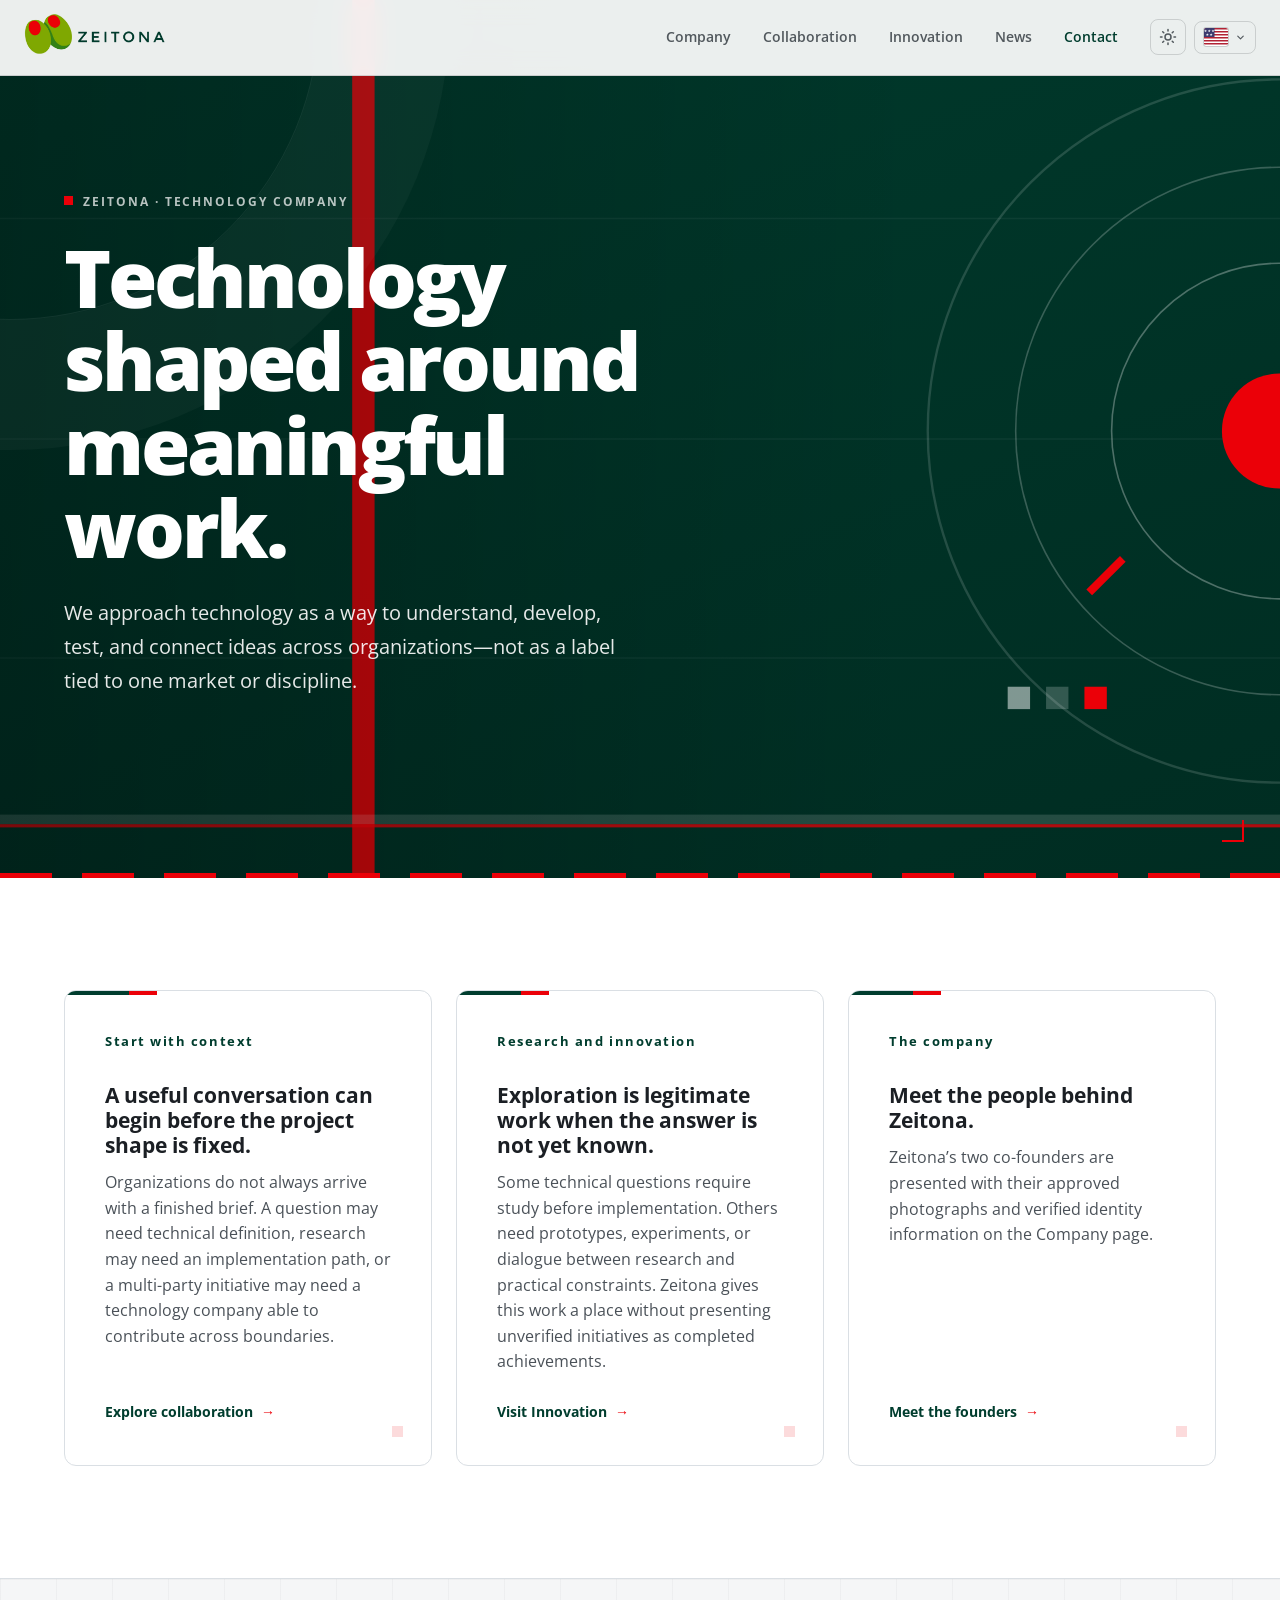
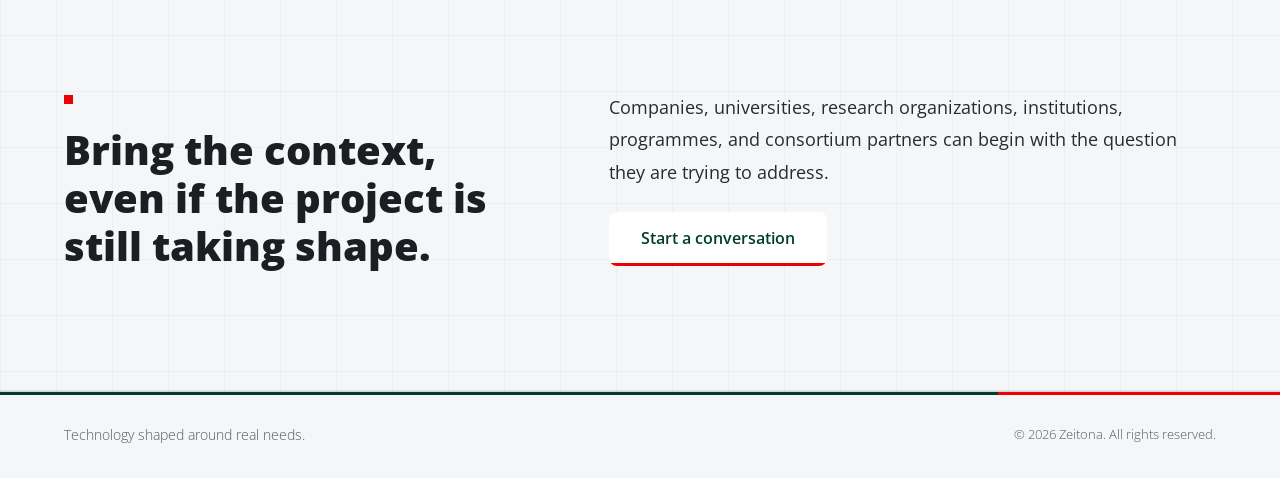
==== commit dc4caccf: "Updated Zeitona homepage" ====
--- a/index.html
+++ b/index.html
@@ -20,7 +20,11 @@
 
     <main>
         <section class="hero" id="hero">
-            <div class="container hero-grid">
+            <div class="hero-art" aria-hidden="true">
+                <img src="assets/art/hero-geometry.svg" alt="" />
+            </div>
+            <div class="hero-frame" aria-hidden="true"></div>
+            <div class="container hero-inner">
                 <div class="hero-copy fade-up">
                     <p class="eyebrow hero-eyebrow" data-i18n="home.heroEyebrow">Zeitona · Technology company</p>
                     <h1 class="hero-title" data-i18n="home.heroTitle">
@@ -29,96 +33,37 @@
                     <p class="hero-lead" data-i18n="home.heroBody">
                         We approach technology as a way to understand, develop, test, and connect ideas across organizations—not as a label tied to one market or discipline.
                     </p>
-                    <div class="hero-actions">
-                        <a href="company.html" class="btn btn-primary btn-lg" data-i18n="home.companyLink">Learn about Zeitona</a>
-                    </div>
-                </div>
-                <div class="hero-art fade-up delay-200" aria-hidden="true">
-                    <img src="assets/art/hero-geometry.svg" alt="" />
                 </div>
             </div>
         </section>
 
-        <section class="about-perspective section" id="outlook">
-            <div class="container about-perspective-grid">
-                <div class="about-section-heading fade-up">
-                    <p class="about-eyebrow" data-i18n="home.outlookEyebrow">A broad technical outlook</p>
-                    <h2 class="section-title text-left" data-i18n="home.outlookTitle">Defined by the capacity to understand and build.</h2>
-                </div>
-                <div class="about-copy fade-up delay-100">
-                    <p data-i18n="home.outlookBodyLead">Complex work rarely fits neatly inside a fixed catalogue. Zeitona creates room for careful technical inquiry, practical development, and the exchange of knowledge needed to move an idea forward.</p>
-                    <p data-i18n="home.outlookBody">This outlook allows a conversation to begin with the problem and its context. The appropriate technology, working structure, and level of experimentation can follow from what the work actually requires.</p>
-                </div>
-            </div>
-        </section>
-
-        <section class="about-approach section" id="ways">
+        <section class="about-perspective section" id="explore">
             <div class="container">
-                <div class="section-header fade-up">
-                    <p class="about-eyebrow" data-i18n="home.waysEyebrow">Ways of working</p>
-                    <h2 class="section-title" data-i18n="home.waysTitle">Independent focus, shared programmes, and the space between.</h2>
-                </div>
                 <div class="about-principles">
                     <article class="about-principle card fade-up">
-                        <span class="about-principle-number">01</span>
-                        <h3 data-i18n="home.developmentTitle">Technology development</h3>
-                        <p data-i18n="home.developmentBody">Work that connects analysis and experimentation with the disciplined process of making technology useful.</p>
+                        <span class="about-principle-number" data-i18n="home.contextEyebrow">Start with context</span>
+                        <h3 data-i18n="home.contextTitle">A useful conversation can begin before the project shape is fixed.</h3>
+                        <p data-i18n="home.contextBody">Organizations do not always arrive with a finished brief. A question may need technical definition, research may need an implementation path, or a multi-party initiative may need a technology company able to contribute across boundaries.</p>
+                        <p class="about-principle-action">
+                            <a href="collaboration.html" class="card-link" data-i18n="home.contextLink">Explore collaboration</a>
+                        </p>
                     </article>
                     <article class="about-principle card fade-up delay-100">
-                        <span class="about-principle-number">02</span>
-                        <h3 data-i18n="home.researchTitle">Research and innovation</h3>
-                        <p data-i18n="home.researchBody">Technical exploration can be part of the operating model when the right answer is not yet known.</p>
+                        <span class="about-principle-number" data-i18n="home.innovationEyebrow">Research and innovation</span>
+                        <h3 data-i18n="home.innovationTitle">Exploration is legitimate work when the answer is not yet known.</h3>
+                        <p data-i18n="home.innovationBody">Some technical questions require study before implementation. Others need prototypes, experiments, or dialogue between research and practical constraints. Zeitona gives this work a place without presenting unverified initiatives as completed achievements.</p>
+                        <p class="about-principle-action">
+                            <a href="innovation.html" class="card-link" data-i18n="home.innovationLink">Visit Innovation</a>
+                        </p>
                     </article>
                     <article class="about-principle card fade-up delay-200">
-                        <span class="about-principle-number">03</span>
-                        <h3 data-i18n="home.collaborationTitle">Collaboration</h3>
-                        <p data-i18n="home.collaborationBody">Projects may bring together companies, universities, research organizations, institutions, programmes, and consortia.</p>
+                        <span class="about-principle-number" data-i18n="home.peopleEyebrow">The company</span>
+                        <h3 data-i18n="home.peopleTitle">Meet the people behind Zeitona.</h3>
+                        <p data-i18n="home.peopleBody">Zeitona’s two co-founders are presented with their approved photographs and verified identity information on the Company page.</p>
+                        <p class="about-principle-action">
+                            <a href="company.html" class="card-link" data-i18n="home.peopleLink">Meet the founders</a>
+                        </p>
                     </article>
-                </div>
-            </div>
-        </section>
-
-        <section class="about-perspective section" id="context">
-            <div class="container about-perspective-grid">
-                <div class="about-section-heading fade-up">
-                    <p class="about-eyebrow" data-i18n="home.contextEyebrow">Start with context</p>
-                    <h2 class="section-title text-left" data-i18n="home.contextTitle">A useful conversation can begin before the project shape is fixed.</h2>
-                </div>
-                <div class="about-copy fade-up delay-100">
-                    <p data-i18n="home.contextBody">Organizations do not always arrive with a finished brief. A question may need technical definition, research may need an implementation path, or a multi-party initiative may need a technology company able to contribute across boundaries.</p>
-                    <p class="hero-actions">
-                        <a href="collaboration.html" class="card-link" data-i18n="home.contextLink">Explore collaboration</a>
-                    </p>
-                </div>
-            </div>
-        </section>
-
-        <section class="about-approach section" id="innovation">
-            <div class="container about-perspective-grid">
-                <div class="about-section-heading fade-up">
-                    <p class="about-eyebrow" data-i18n="home.innovationEyebrow">Research and innovation</p>
-                    <h2 class="section-title text-left" data-i18n="home.innovationTitle">Exploration is legitimate work when the answer is not yet known.</h2>
-                </div>
-                <div class="about-copy fade-up delay-100">
-                    <p data-i18n="home.innovationBody">Some technical questions require study before implementation. Others need prototypes, experiments, or dialogue between research and practical constraints. Zeitona gives this work a place without presenting unverified initiatives as completed achievements.</p>
-                    <p class="hero-actions">
-                        <a href="innovation.html" class="card-link" data-i18n="home.innovationLink">Visit Innovation</a>
-                    </p>
-                </div>
-            </div>
-        </section>
-
-        <section class="about-perspective section" id="people">
-            <div class="container about-perspective-grid">
-                <div class="about-section-heading fade-up">
-                    <p class="about-eyebrow" data-i18n="home.peopleEyebrow">The company</p>
-                    <h2 class="section-title text-left" data-i18n="home.peopleTitle">Meet the people behind Zeitona.</h2>
-                </div>
-                <div class="about-copy fade-up delay-100">
-                    <p data-i18n="home.peopleBody">Zeitona’s two co-founders are presented with their approved photographs and verified identity information on the Company page.</p>
-                    <p class="hero-actions">
-                        <a href="company.html" class="card-link" data-i18n="home.peopleLink">Meet the founders</a>
-                    </p>
                 </div>
             </div>
         </section>
@@ -126,7 +71,7 @@
         <section class="about-approach section" id="contact">
             <div class="container about-perspective-grid">
                 <div class="about-section-heading fade-up">
-                    <p class="about-eyebrow" data-i18n="home.contactEyebrow">A restrained invitation</p>
+                    <p class="about-eyebrow" data-i18n="home.contactEyebrow"></p>
                     <h2 class="section-title text-left" data-i18n="home.contactTitle">Bring the context, even if the project is still taking shape.</h2>
                 </div>
                 <div class="about-copy fade-up delay-100">
--- a/style.css
+++ b/style.css
@@ -122,7 +122,7 @@
 .font-semibold { font-weight: 600; }
 .font-light { font-weight: 300; }
 
-/* Eyebrow label — small, uppercase, wide tracking */
+/* Eyebrow label — small, uppercase, wide tracking, with a red geometric mark */
 .eyebrow,
 .about-eyebrow,
 .founder-kicker {
@@ -131,6 +131,18 @@
   font-weight: 700;
   letter-spacing: 0.16em;
   text-transform: uppercase;
+}
+
+.eyebrow::before,
+.about-eyebrow::before,
+.founder-kicker::before {
+  content: '';
+  display: inline-block;
+  width: 9px;
+  height: 9px;
+  margin-right: 0.65rem;
+  background: var(--brand-red);
+  transform: translateY(-1px);
 }
 
 /* Structural Utility Classes */
@@ -214,13 +226,31 @@
 }
 
 .navbar-links a {
+  position: relative;
   transition: color 0.2s;
   text-decoration: none;
   color: inherit;
 }
 
+.navbar-links a::after {
+  content: '';
+  position: absolute;
+  left: 0;
+  bottom: -6px;
+  width: 100%;
+  height: 2px;
+  background: var(--brand-red);
+  transform: scaleX(0);
+  transform-origin: left;
+  transition: transform 0.25s ease;
+}
+
 .navbar-links a:hover {
   color: var(--foreground);
+}
+
+.navbar-links a:hover::after {
+  transform: scaleX(1);
 }
 
 .navbar-action-link {
@@ -304,11 +334,22 @@
 }
 
 .btn-primary {
-  background-color: var(--primary);
-  color: var(--primary-foreground);
+  position: relative;
+  overflow: hidden;
+  background-color: var(--brand-dark-green);
+  color: #FFFFFF;
+}
+.btn-primary::after {
+  content: '';
+  position: absolute;
+  left: 0;
+  bottom: 0;
+  width: 100%;
+  height: 3px;
+  background: var(--brand-red);
 }
 .btn-primary:hover {
-  background-color: #0C0E12;
+  background-color: #00291F;
 }
 
 .btn-secondary {
@@ -348,66 +389,49 @@
 }
 
 /* ──────────────────────────────────────────────
-   Homepage — Stellantis-inspired hero + cards
+   Homepage — corporate-modernist hero + geometric art
    ────────────────────────────────────────────── */
 
-/* Hero — dark green band with copy left, geometric art right */
+/* Hero — immersive dark-green band with full-bleed geometric art */
 .hero {
   background-color: var(--brand-dark-green);
   color: #FFFFFF;
-  padding: 10rem 0 7rem;
+  padding: 12rem 0 9rem;
   position: relative;
   overflow: hidden;
 }
 
-.hero-grid {
-  display: grid;
-  grid-template-columns: minmax(0, 1.15fr) minmax(0, 0.85fr);
-  gap: 3rem;
-  align-items: center;
-}
-
-.hero-copy {
-  max-width: 640px;
-}
-
-.hero-eyebrow {
-  color: rgba(255, 255, 255, 0.72);
-  margin-bottom: 1.25rem;
-}
-
-.hero-title {
-  font-size: clamp(2.75rem, 6vw, 4.5rem);
-  font-weight: 800;
-  letter-spacing: -0.04em;
-  line-height: 1.05;
-  margin-bottom: 1.5rem;
-  max-width: 16ch;
-}
-
-.hero-lead {
-  color: rgba(255, 255, 255, 0.82);
-  font-size: clamp(1.05rem, 2vw, 1.25rem);
-  font-weight: 300;
-  line-height: 1.7;
-  max-width: 52ch;
-  margin-bottom: 2rem;
-}
-
-.hero-actions .btn-primary {
-  background-color: #FFFFFF;
-  color: var(--brand-dark-green);
-}
-.hero-actions .btn-primary:hover {
-  background-color: rgba(255, 255, 255, 0.9);
-}
-
+.hero::before {
+  content: '';
+  position: absolute;
+  top: -300px;
+  left: -300px;
+  width: 620px;
+  height: 620px;
+  border-radius: 50%;
+  border: 1px solid rgba(255, 255, 255, 0.07);
+  box-shadow: 0 0 0 130px rgba(255, 255, 255, 0.03);
+  pointer-events: none;
+  z-index: 1;
+}
+
+.hero::after {
+  content: '';
+  position: absolute;
+  left: 0;
+  bottom: 0;
+  width: 100%;
+  height: 5px;
+  background: repeating-linear-gradient(90deg, var(--brand-red) 0 52px, transparent 52px 82px);
+  pointer-events: none;
+  z-index: 2;
+}
+
+/* Full-bleed geometric art layer */
 .hero-art {
-  position: relative;
-  aspect-ratio: 16 / 10;
-  border-radius: 0.75rem;
-  overflow: hidden;
-  box-shadow: 0 24px 60px rgba(0, 0, 0, 0.35);
+  position: absolute;
+  inset: 0;
+  z-index: 0;
 }
 
 .hero-art img {
@@ -417,6 +441,215 @@
   object-fit: cover;
 }
 
+.hero-art::after {
+  content: '';
+  position: absolute;
+  inset: 0;
+  background: linear-gradient(90deg, rgba(0, 0, 0, 0.3) 0%, rgba(0, 0, 0, 0.1) 48%, rgba(0, 0, 0, 0) 72%);
+  pointer-events: none;
+}
+
+/* Modernist corner-frame accent */
+.hero-frame {
+  position: absolute;
+  top: 2.25rem;
+  left: 2.25rem;
+  right: 2.25rem;
+  bottom: 2.25rem;
+  pointer-events: none;
+  z-index: 2;
+}
+
+.hero-frame::before {
+  content: '';
+  position: absolute;
+  top: 0;
+  left: 0;
+  width: 22px;
+  height: 22px;
+  border-top: 2px solid var(--brand-red);
+  border-left: 2px solid var(--brand-red);
+}
+
+.hero-frame::after {
+  content: '';
+  position: absolute;
+  bottom: 0;
+  right: 0;
+  width: 22px;
+  height: 22px;
+  border-bottom: 2px solid var(--brand-red);
+  border-right: 2px solid var(--brand-red);
+}
+
+.hero-inner {
+  position: relative;
+  z-index: 1;
+}
+
+.hero-copy {
+  max-width: 680px;
+}
+
+.hero-eyebrow {
+  color: rgba(255, 255, 255, 0.72);
+  margin-bottom: 1.5rem;
+}
+
+.hero-title {
+  font-size: clamp(3rem, 6.5vw, 5rem);
+  font-weight: 800;
+  letter-spacing: -0.04em;
+  line-height: 1.04;
+  margin-bottom: 1.75rem;
+  max-width: 17ch;
+}
+
+.hero-lead {
+  color: rgba(255, 255, 255, 0.9);
+  font-size: clamp(1.05rem, 2vw, 1.25rem);
+  font-weight: 400;
+  line-height: 1.7;
+  max-width: 52ch;
+  margin-bottom: 2.25rem;
+}
+
+.hero-actions .btn-primary {
+  background-color: #FFFFFF;
+  color: var(--brand-dark-green);
+}
+.hero-actions .btn-primary:hover {
+  background-color: rgba(255, 255, 255, 0.9);
+}
+
+.start-cta {
+  max-width: 720px;
+  margin: 0 auto;
+  padding: 3.5rem 2.5rem;
+  text-align: center;
+  background-color: var(--card);
+  border: 1px solid var(--card-border);
+  border-radius: 0.75rem;
+}
+
+.start-cta .section-title {
+  margin-bottom: 1.25rem;
+}
+
+@media (max-width: 480px) {
+  .start-cta { padding: 2.5rem 1.5rem; }
+}
+
+/* Carousel (collaboration structures) */
+.carousel {
+  position: relative;
+}
+
+.carousel .about-principles-scroll {
+  display: flex;
+  gap: 1.5rem;
+  overflow-x: auto;
+  overflow-y: hidden;
+  scroll-snap-type: x mandatory;
+  scroll-padding-left: 1.5rem;
+  padding-bottom: 1rem;
+  margin-bottom: -1rem;
+  -webkit-overflow-scrolling: touch;
+}
+
+.carousel .about-principles-scroll::-webkit-scrollbar {
+  height: 6px;
+}
+
+.carousel .about-principles-scroll::-webkit-scrollbar-thumb {
+  background-color: var(--gray-200);
+  border-radius: 3px;
+}
+
+.carousel .about-principle {
+  flex: 0 0 82%;
+  max-width: 82%;
+  scroll-snap-align: start;
+}
+
+.carousel-dots {
+  display: flex;
+  justify-content: center;
+  gap: 0.6rem;
+  margin-top: 1.5rem;
+}
+
+.carousel-dot {
+  width: 10px;
+  height: 10px;
+  border-radius: 50%;
+  background-color: var(--gray-200);
+  border: 0;
+  cursor: pointer;
+  transition: background-color 0.2s ease;
+}
+
+.carousel-dot[aria-selected="true"],
+.carousel-dot:hover {
+  background-color: var(--brand-dark-green);
+}
+
+.carousel-btn {
+  position: absolute;
+  top: 50%;
+  transform: translateY(-50%);
+  display: inline-flex;
+  align-items: center;
+  justify-content: center;
+  width: 36px;
+  height: 36px;
+  border: 1px solid var(--gray-200);
+  background-color: var(--card);
+  color: var(--foreground);
+  border-radius: 50%;
+  cursor: pointer;
+  transition: all 0.2s ease;
+}
+
+.carousel-btn:hover {
+  background-color: var(--brand-red);
+  color: #fff;
+  border-color: var(--brand-red);
+}
+
+.carousel-prev { left: 0; }
+.carousel-next { right: 0; }
+
+@media (min-width: 768px) {
+  .carousel .about-principle {
+    flex: 0 0 calc((100% - 3rem) / 3);
+    max-width: calc((100% - 3rem) / 3);
+  }
+}
+
+@media (max-width: 480px) {
+  .carousel .about-principles-scroll { scroll-padding-left: 2.5rem; }
+}
+
+.start-lead {
+  max-width: 56ch;
+  margin: 0 auto 2rem;
+  color: var(--gray-600);
+  font-size: clamp(1.05rem, 2vw, 1.25rem);
+  font-weight: 400;
+  line-height: 1.7;
+}
+
+.start-action {
+  display: flex;
+  justify-content: center;
+}
+
+.start-action-link {
+  font-size: clamp(1.15rem, 2.4vw, 1.5rem);
+  gap: 0.75rem;
+}
+
 /* Homepage info cards — Stellantis-style media cards */
 .info-cards {
   padding: 5rem 0 6rem;
@@ -443,7 +676,7 @@
 
 .section-description {
   color: var(--gray-600);
-  font-weight: 300;
+  font-weight: 400;
   max-width: 36rem;
   margin: 0 auto;
   font-size: 1.125rem;
@@ -518,15 +751,58 @@
 
 .card-link::after {
   content: '→';
+  color: var(--brand-red);
   transition: transform 0.2s ease;
 }
 
 .card-link:hover {
-  color: var(--brand-charcoal);
+  color: var(--brand-dark-green);
 }
 
 .card-link:hover::after {
   transform: translateX(4px);
+}
+
+.contact-email-link {
+  font-size: clamp(1.35rem, 3vw, 1.9rem);
+  font-weight: 700;
+  letter-spacing: -0.02em;
+  word-break: break-all;
+}
+
+.contact-email-card {
+  max-width: 720px;
+  margin: 0 auto;
+  padding: 3.5rem 2.5rem;
+  text-align: center;
+  background-color: var(--card);
+  border: 1px solid var(--card-border);
+  border-radius: 0.75rem;
+}
+
+.contact-email-card .about-eyebrow {
+  margin-bottom: 1rem;
+}
+
+.contact-email-card .section-title {
+  margin-bottom: 1.5rem;
+}
+
+@media (max-width: 480px) {
+  .contact-email-card { padding: 2.5rem 1.5rem; }
+}
+
+.contact-form {
+  max-width: 720px;
+  margin: 0 auto;
+  padding: 2.5rem;
+  background-color: var(--card);
+  border: 1px solid var(--card-border);
+  border-radius: 0.75rem;
+}
+
+@media (max-width: 480px) {
+  .contact-form { padding: 2rem 1.5rem; }
 }
 
 /* Section band (sub-hero) — used by page heroes */
@@ -534,6 +810,33 @@
   padding: 9rem 0 4.5rem;
   background-color: var(--gray-50);
   border-bottom: 1px solid var(--gray-200);
+  position: relative;
+  overflow: hidden;
+}
+
+.page-hero::before {
+  content: '';
+  position: absolute;
+  top: -330px;
+  right: -180px;
+  width: 760px;
+  height: 760px;
+  border-radius: 50%;
+  border: 1px solid var(--brand-dark-green);
+  opacity: 0.12;
+  box-shadow: 0 0 0 110px rgba(0, 61, 46, 0.05), 0 0 0 220px rgba(0, 61, 46, 0.035);
+  pointer-events: none;
+}
+
+.page-hero::after {
+  content: '';
+  position: absolute;
+  top: 2.75rem;
+  right: 3rem;
+  width: 14px;
+  height: 14px;
+  background: var(--brand-red);
+  pointer-events: none;
 }
 
 .page-hero-title {
@@ -544,6 +847,13 @@
   letter-spacing: -0.03em;
   line-height: 1.1;
   color: var(--gray-900);
+}
+
+.page-hero .hero-lead {
+  color: var(--gray-800);
+  font-weight: 400;
+  max-width: 58ch;
+  margin-top: 1.5rem;
 }
 
 /* Services Grid & Cards (kept for potential reuse) */
@@ -691,6 +1001,18 @@
   text-transform: uppercase;
   color: var(--gray-600);
   margin-bottom: 0.75rem;
+  padding-left: 1.1rem;
+  position: relative;
+}
+
+.news-item-date::before {
+  content: '';
+  position: absolute;
+  left: 0;
+  top: 0.35em;
+  width: 8px;
+  height: 8px;
+  background: var(--brand-red);
 }
 
 .news-item-title {
@@ -712,8 +1034,8 @@
   margin: 0.75rem 0 1.25rem;
   font-size: 1rem;
   line-height: 1.65;
-  color: var(--gray-600);
-  font-weight: 300;
+  color: var(--gray-800);
+  font-weight: 400;
   max-width: 56ch;
 }
 
@@ -787,9 +1109,9 @@
 
 .about-copy {
   max-width: 650px;
-  color: var(--gray-600);
+  color: var(--gray-800);
   font-size: 1.1rem;
-  font-weight: 300;
+  font-weight: 400;
   line-height: 1.85;
 }
 
@@ -801,6 +1123,10 @@
   background: var(--gray-50);
   border-top: 1px solid var(--gray-200);
   border-bottom: 1px solid var(--gray-200);
+  background-image:
+    linear-gradient(rgba(16, 24, 32, 0.03) 1px, transparent 1px),
+    linear-gradient(90deg, rgba(16, 24, 32, 0.03) 1px, transparent 1px);
+  background-size: 56px 56px;
 }
 
 .about-approach .about-eyebrow,
@@ -814,15 +1140,45 @@
 }
 
 .about-principle {
+  position: relative;
+  overflow: hidden;
   min-height: 250px;
   border-color: var(--gray-200);
   padding: 2.5rem;
+  display: flex;
+  flex-direction: column;
+}
+
+.about-principle::before {
+  content: '';
+  position: absolute;
+  top: 0;
+  left: 0;
+  width: 100%;
+  height: 4px;
+  background: linear-gradient(90deg, var(--brand-dark-green) 0 64px, var(--brand-red) 64px 92px, transparent 92px);
+}
+
+.about-principle::after {
+  content: '';
+  position: absolute;
+  right: 1.75rem;
+  bottom: 1.75rem;
+  width: 11px;
+  height: 11px;
+  background: var(--brand-red);
+  opacity: 0.14;
+  transition: opacity 0.25s ease;
+}
+
+.about-principle:hover::after {
+  opacity: 1;
 }
 
 .about-principle-number {
   display: block;
   margin-bottom: 2rem;
-  color: var(--gray-600);
+  color: var(--brand-dark-green);
   font-size: 0.8rem;
   font-weight: 700;
   letter-spacing: 0.12em;
@@ -835,7 +1191,12 @@
 
 .about-principle p {
   color: var(--gray-600);
-  font-weight: 300;
+  font-weight: 400;
+}
+
+.about-principle-action {
+  margin-top: auto;
+  padding-top: 1.5rem;
 }
 
 .founders-grid {
@@ -850,6 +1211,7 @@
 }
 
 .founder-image {
+  position: relative;
   aspect-ratio: 4 / 5;
   overflow: hidden;
   border-radius: 0.75rem;
@@ -858,6 +1220,28 @@
   box-shadow: 0 8px 24px rgba(16, 24, 32, 0.08);
 }
 
+.founder-image::before {
+  content: '';
+  position: absolute;
+  inset: 0.9rem;
+  border: 1px solid rgba(255, 255, 255, 0.55);
+  border-radius: 0.5rem;
+  z-index: 1;
+  pointer-events: none;
+}
+
+.founder-image::after {
+  content: '';
+  position: absolute;
+  top: 1.2rem;
+  left: 1.2rem;
+  width: 1.9rem;
+  height: 1.9rem;
+  border: 2px solid var(--brand-red);
+  z-index: 1;
+  pointer-events: none;
+}
+
 .founder-image,
 .founder-image a,
 .founder-image img {
@@ -894,9 +1278,9 @@
 
 .founder-bio {
   font-size: 1.05rem;
-  font-weight: 300;
+  font-weight: 400;
   line-height: 1.75;
-  color: var(--gray-600);
+  color: var(--gray-800);
 }
 
 .founder-bio + .founder-bio {
@@ -915,6 +1299,7 @@
 
 .founder-link::after {
   content: '→';
+  color: var(--brand-red);
   transition: transform 0.2s ease;
 }
 
@@ -985,13 +1370,15 @@
     gap: 4rem;
   }
 
-  .hero-grid {
-    grid-template-columns: 1fr;
-    gap: 2rem;
-  }
-
-  .hero-art {
-    aspect-ratio: 16 / 9;
+  .hero {
+    padding: 9rem 0 7rem;
+  }
+
+  .hero-frame {
+    top: 1.25rem;
+    left: 1.25rem;
+    right: 1.25rem;
+    bottom: 1.25rem;
   }
 }
 
@@ -1157,6 +1544,17 @@
   border-top: 1px solid var(--border);
   padding: 2rem 0;
   background-color: var(--gray-50);
+  position: relative;
+}
+
+.footer::before {
+  content: '';
+  position: absolute;
+  top: 0;
+  left: 0;
+  width: 100%;
+  height: 3px;
+  background: linear-gradient(90deg, var(--brand-dark-green) 0%, var(--brand-dark-green) 78%, var(--brand-red) 78%, var(--brand-red) 100%);
 }
 
 .footer-inner {
@@ -1417,6 +1815,12 @@
   background: var(--gray-50);
 }
 
+[data-theme="dark"] .about-approach {
+  background-image:
+    linear-gradient(rgba(243, 245, 247, 0.045) 1px, transparent 1px),
+    linear-gradient(90deg, rgba(243, 245, 247, 0.045) 1px, transparent 1px);
+}
+
 [data-theme="dark"] .about-hero {
   background: var(--gray-50);
   border-bottom-color: var(--gray-200);
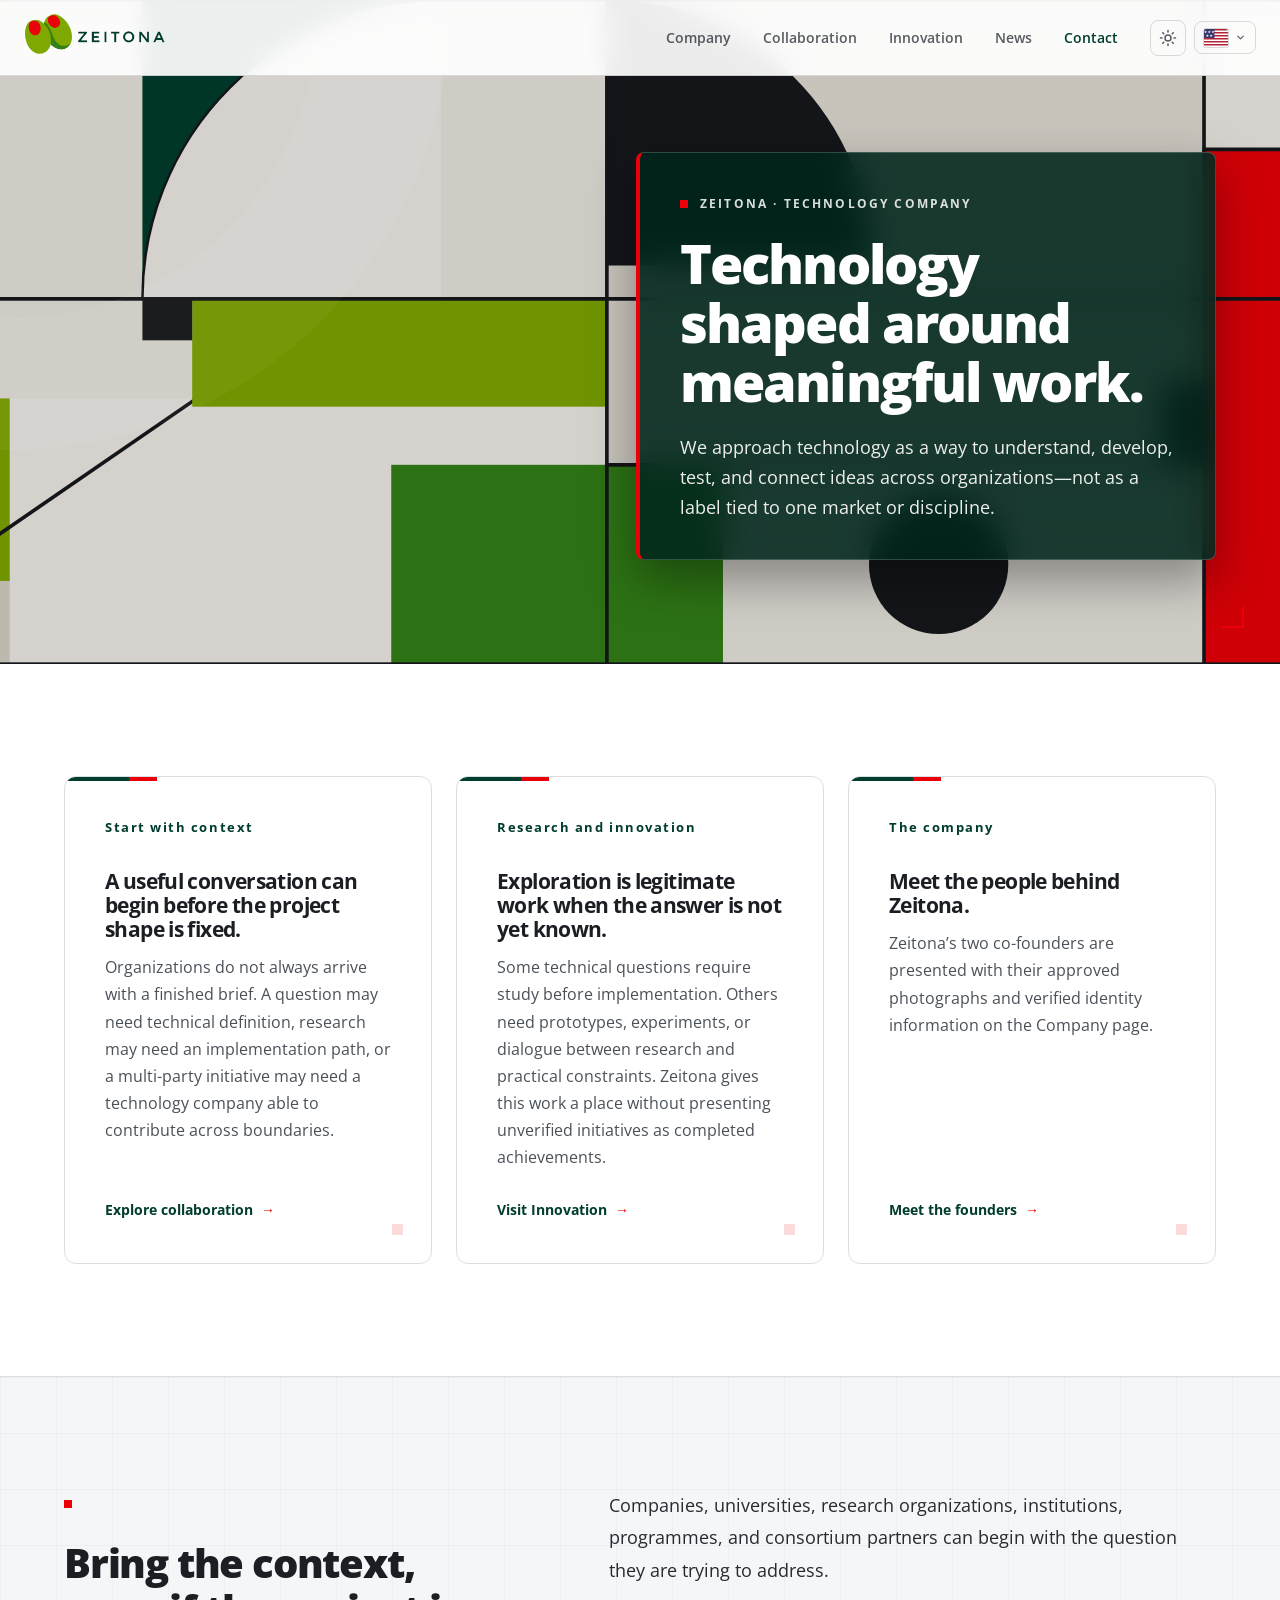
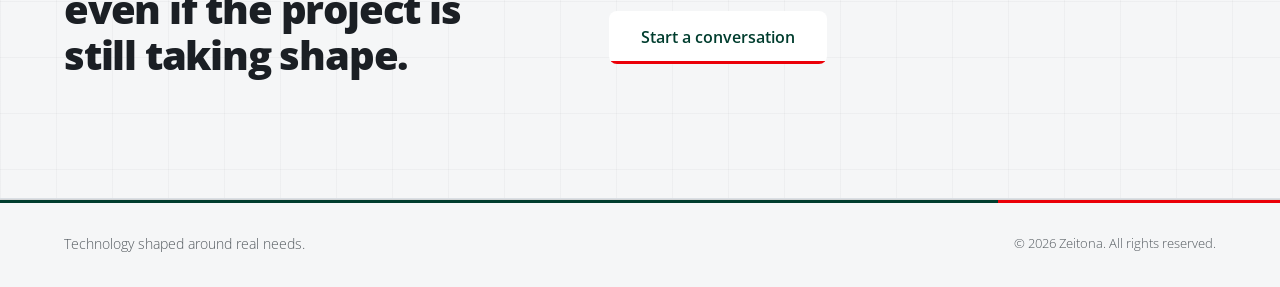
==== commit 076e0643: "Updated homepage" ====
--- a/index.html
+++ b/index.html
@@ -8,8 +8,6 @@
     <title data-i18n="home.metaTitle">Zeitona — Technology shaped around meaningful work</title>
     <meta name="description" data-i18n-content="home.metaDescription"
         content="Zeitona is a technology company open to complex development, research, innovation, and collaboration across organizational boundaries." />
-    <link rel="preconnect" href="https://fonts.googleapis.com" />
-    <link rel="preconnect" href="https://fonts.gstatic.com" crossorigin />
     <link rel="stylesheet" href="style.css" />
     <link rel="icon" type="image/png" href="assets/azeitona3.png" />
 </head>
--- a/style.css
+++ b/style.css
@@ -1,4 +1,19 @@
-@import url('https://fonts.googleapis.com/css2?family=Open+Sans:ital,wght@0,300..800;1,300..800&display=swap');
+/* Self-hosted Open Sans Variable Font — full weight range 300–800 */
+@font-face {
+  font-family: 'Open Sans';
+  src: url('assets/Open_Sans/OpenSans-VariableFont_wdth,wght.ttf') format('truetype');
+  font-weight: 300 800;
+  font-style: normal;
+  font-display: swap;
+}
+
+@font-face {
+  font-family: 'Open Sans';
+  src: url('assets/Open_Sans/OpenSans-Italic-VariableFont_wdth,wght.ttf') format('truetype');
+  font-weight: 300 800;
+  font-style: italic;
+  font-display: swap;
+}
 
 :root {
   /* Brand Colors */
@@ -84,11 +99,14 @@
   color: var(--foreground);
   font-family: var(--font-global);
   font-weight: 400;
-  line-height: 1.6;
+  line-height: 1.7;
   overflow-x: hidden;
   min-height: 100vh;
   display: flex;
   flex-direction: column;
+  -webkit-font-smoothing: antialiased;
+  -moz-osx-font-smoothing: grayscale;
+  text-rendering: optimizeLegibility;
 }
 
 main {
@@ -98,7 +116,8 @@
 h1, h2, h3, h4, h5, h6 {
   font-family: var(--font-global);
   font-weight: 700;
-  line-height: 1.2;
+  line-height: 1.15;
+  letter-spacing: -0.03em;
 }
 
 a {
@@ -117,7 +136,7 @@
 /* Typography Utilities */
 .text-center { text-align: center; }
 .text-left { text-align: left; }
-.tracking-tight { letter-spacing: -0.025em; }
+.tracking-tight { letter-spacing: -0.03em; }
 .font-bold { font-weight: 700; }
 .font-semibold { font-weight: 600; }
 .font-light { font-weight: 300; }
@@ -129,8 +148,10 @@
   color: var(--gray-600);
   font-size: 0.75rem;
   font-weight: 700;
-  letter-spacing: 0.16em;
+  letter-spacing: 0.18em;
   text-transform: uppercase;
+  display: inline-flex;
+  align-items: center;
 }
 
 .eyebrow::before,
@@ -138,11 +159,11 @@
 .founder-kicker::before {
   content: '';
   display: inline-block;
-  width: 9px;
-  height: 9px;
-  margin-right: 0.65rem;
+  width: 8px;
+  height: 8px;
+  margin-right: 0.75rem;
   background: var(--brand-red);
-  transform: translateY(-1px);
+  flex-shrink: 0;
 }
 
 /* Structural Utility Classes */
@@ -317,6 +338,11 @@
   .global-controls {
     justify-content: center;
   }
+
+  .hero-copy {
+    padding: 1.6rem 1.35rem;
+    max-width: 100%;
+  }
 }
 
 /* Buttons */
@@ -396,7 +422,7 @@
 .hero {
   background-color: var(--brand-dark-green);
   color: #FFFFFF;
-  padding: 12rem 0 9rem;
+  padding: 9.5rem 0 6.5rem;
   position: relative;
   overflow: hidden;
 }
@@ -415,17 +441,7 @@
   z-index: 1;
 }
 
-.hero::after {
-  content: '';
-  position: absolute;
-  left: 0;
-  bottom: 0;
-  width: 100%;
-  height: 5px;
-  background: repeating-linear-gradient(90deg, var(--brand-red) 0 52px, transparent 52px 82px);
-  pointer-events: none;
-  z-index: 2;
-}
+
 
 /* Full-bleed geometric art layer */
 .hero-art {
@@ -445,7 +461,7 @@
   content: '';
   position: absolute;
   inset: 0;
-  background: linear-gradient(90deg, rgba(0, 0, 0, 0.3) 0%, rgba(0, 0, 0, 0.1) 48%, rgba(0, 0, 0, 0) 72%);
+  background: rgba(0, 0, 0, 0.12);
   pointer-events: none;
 }
 
@@ -485,33 +501,46 @@
 .hero-inner {
   position: relative;
   z-index: 1;
-}
-
+  display: flex;
+  justify-content: flex-end;
+  align-items: flex-end;
+}
+
+/* Modernist text card in lower-right corner */
 .hero-copy {
-  max-width: 680px;
+  max-width: 580px;
+  width: 100%;
+  margin-left: auto;
+  background-color: rgba(0, 38, 28, 0.88);
+  backdrop-filter: blur(16px);
+  -webkit-backdrop-filter: blur(16px);
+  border: 1px solid rgba(255, 255, 255, 0.18);
+  border-left: 4px solid var(--brand-red);
+  border-radius: var(--radius);
+  padding: 2.25rem 2.5rem;
+  box-shadow: 0 20px 48px rgba(0, 0, 0, 0.35);
 }
 
 .hero-eyebrow {
-  color: rgba(255, 255, 255, 0.72);
-  margin-bottom: 1.5rem;
+  color: rgba(255, 255, 255, 0.85);
+  margin-bottom: 1.25rem;
 }
 
 .hero-title {
-  font-size: clamp(3rem, 6.5vw, 5rem);
+  font-size: clamp(2.25rem, 4.2vw, 3.5rem);
   font-weight: 800;
-  letter-spacing: -0.04em;
-  line-height: 1.04;
-  margin-bottom: 1.75rem;
-  max-width: 17ch;
+  letter-spacing: -0.035em;
+  line-height: 1.1;
+  margin-bottom: 1.25rem;
+  max-width: 18ch;
 }
 
 .hero-lead {
-  color: rgba(255, 255, 255, 0.9);
-  font-size: clamp(1.05rem, 2vw, 1.25rem);
+  color: rgba(255, 255, 255, 0.92);
+  font-size: clamp(0.95rem, 1.6vw, 1.15rem);
   font-weight: 400;
-  line-height: 1.7;
-  max-width: 52ch;
-  margin-bottom: 2.25rem;
+  line-height: 1.65;
+  margin-bottom: 0;
 }
 
 .hero-actions .btn-primary {
@@ -693,11 +722,13 @@
   background-color: var(--card);
   border: 1px solid var(--card-border);
   border-radius: 0.75rem;
+  transition: transform 0.3s cubic-bezier(0.16, 1, 0.3, 1), box-shadow 0.3s cubic-bezier(0.16, 1, 0.3, 1), border-color 0.25s ease;
 }
 
 .card:hover {
   border-color: var(--border);
-  box-shadow: 0 12px 32px rgba(16, 24, 32, 0.08);
+  box-shadow: 0 16px 36px rgba(16, 24, 32, 0.08);
+  transform: translateY(-3px);
 }
 
 .info-card {
@@ -1810,6 +1841,12 @@
   box-shadow: 0 6px 24px var(--theme-shadow);
 }
 
+[data-theme="dark"] .hero-copy {
+  background-color: rgba(16, 24, 29, 0.94);
+  border-color: rgba(243, 245, 247, 0.18);
+  box-shadow: 0 20px 48px var(--theme-shadow);
+}
+
 [data-theme="dark"] .bg-split,
 [data-theme="dark"] .about-approach {
   background: var(--gray-50);
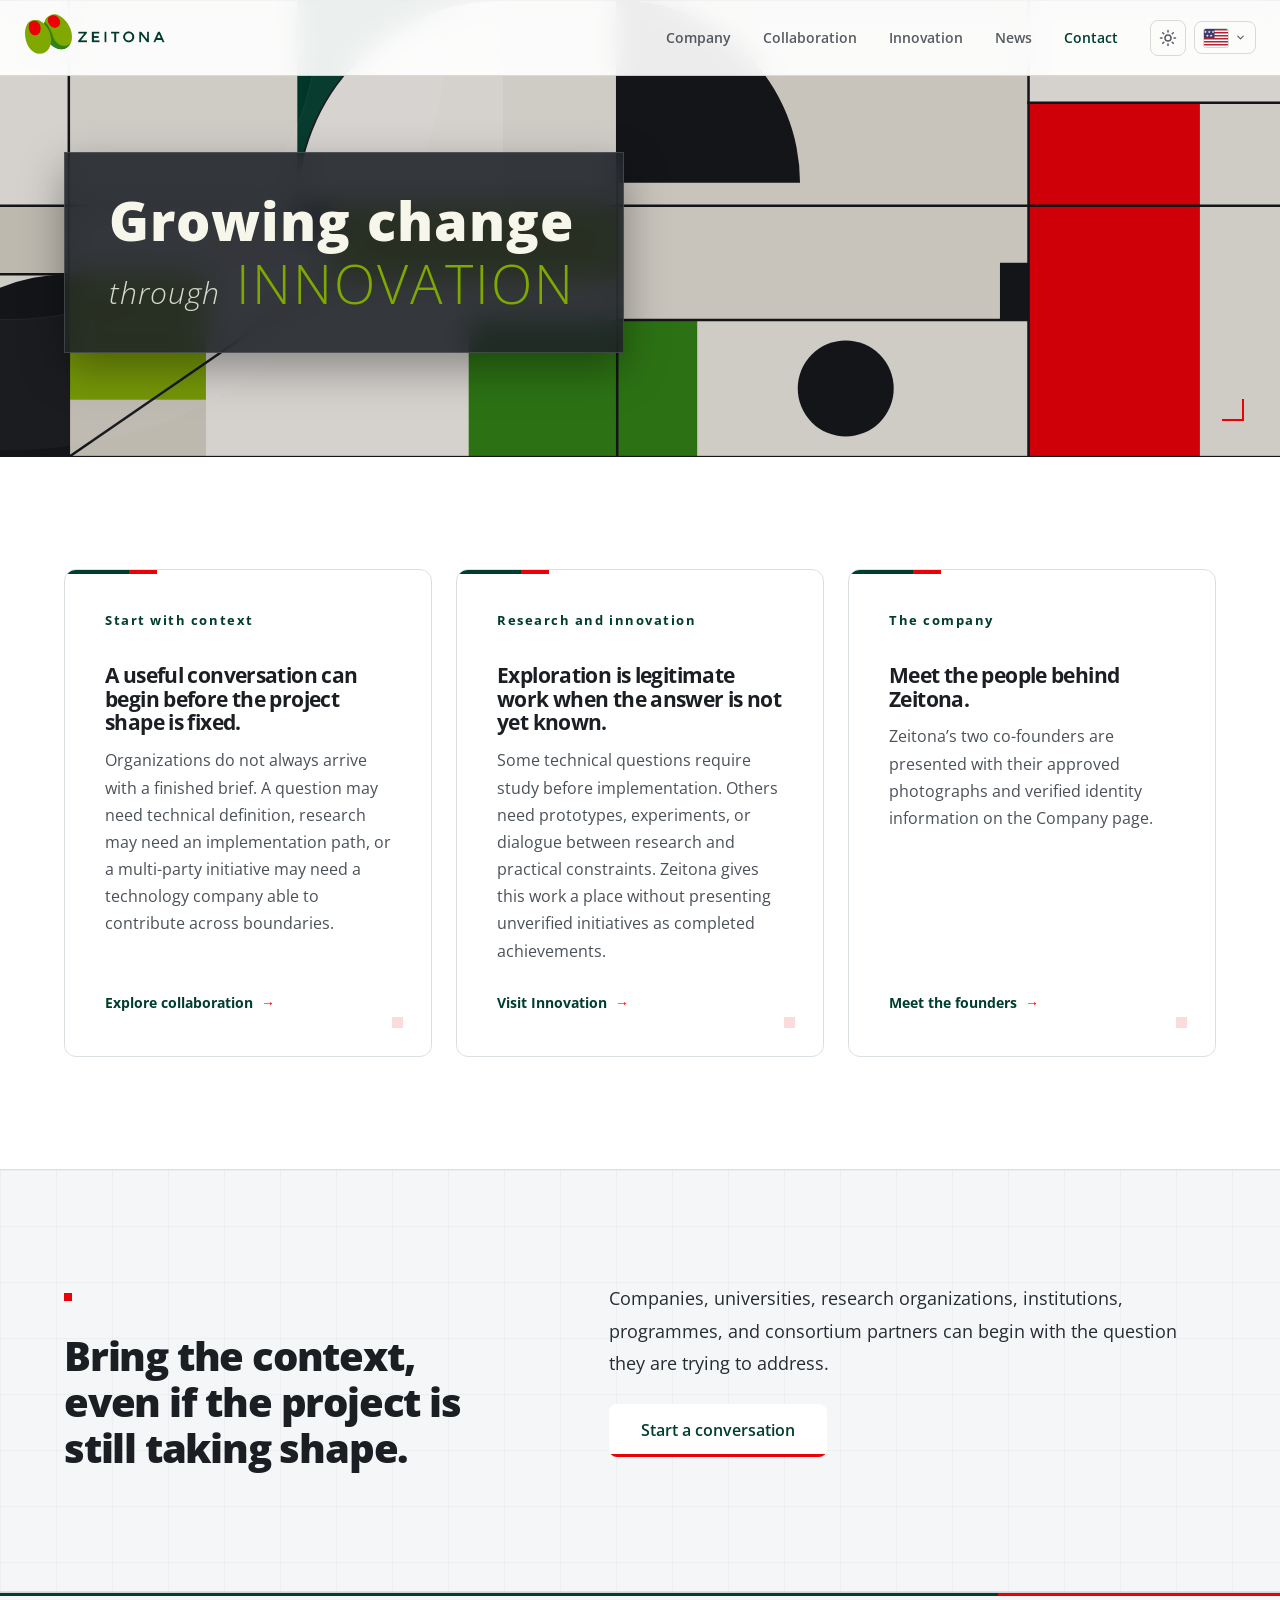
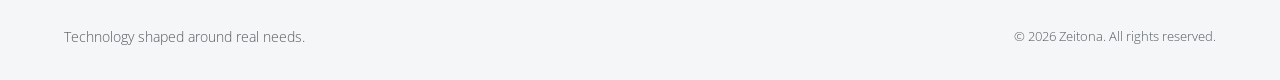
==== commit 28884ace: "Updated homepage" ====
--- a/index.html
+++ b/index.html
@@ -24,13 +24,9 @@
             <div class="hero-frame" aria-hidden="true"></div>
             <div class="container hero-inner">
                 <div class="hero-copy fade-up">
-                    <p class="eyebrow hero-eyebrow" data-i18n="home.heroEyebrow">Zeitona · Technology company</p>
-                    <h1 class="hero-title" data-i18n="home.heroTitle">
-                        Technology shaped around meaningful work.
+                    <h1 class="hero-title" data-i18n-html="home.heroTitleHtml">
+                        <span class="hero-part-a">Growing change</span> <span class="hero-part-b">through</span> <span class="hero-part-c">innovation</span>
                     </h1>
-                    <p class="hero-lead" data-i18n="home.heroBody">
-                        We approach technology as a way to understand, develop, test, and connect ideas across organizations—not as a label tied to one market or discipline.
-                    </p>
                 </div>
             </div>
         </section>
--- a/style.css
+++ b/style.css
@@ -502,23 +502,23 @@
   position: relative;
   z-index: 1;
   display: flex;
-  justify-content: flex-end;
+  justify-content: flex-start;
   align-items: flex-end;
 }
 
-/* Modernist text card in lower-right corner */
+/* Modernist discrete gray text card on the left with no rounded corners */
 .hero-copy {
-  max-width: 580px;
-  width: 100%;
-  margin-left: auto;
-  background-color: rgba(0, 38, 28, 0.88);
-  backdrop-filter: blur(16px);
-  -webkit-backdrop-filter: blur(16px);
-  border: 1px solid rgba(255, 255, 255, 0.18);
-  border-left: 4px solid var(--brand-red);
-  border-radius: var(--radius);
-  padding: 2.25rem 2.5rem;
-  box-shadow: 0 20px 48px rgba(0, 0, 0, 0.35);
+  max-width: 560px;
+  width: auto;
+  margin-right: auto;
+  margin-left: 0;
+  background-color: rgba(30, 34, 39, 0.88);
+  backdrop-filter: blur(14px);
+  -webkit-backdrop-filter: blur(14px);
+  border: 1px solid rgba(255, 255, 255, 0.14);
+  border-radius: 0;
+  padding: 2.25rem 2.75rem;
+  box-shadow: 0 16px 40px rgba(0, 0, 0, 0.35);
 }
 
 .hero-eyebrow {
@@ -528,11 +528,29 @@
 
 .hero-title {
   font-size: clamp(2.25rem, 4.2vw, 3.5rem);
+  font-weight: 300;
+  letter-spacing: 0.02em;
+  line-height: 1.18;
+  margin: 0;
+  color: #F7F6EB;
+}
+
+.hero-title .hero-part-a {
   font-weight: 800;
-  letter-spacing: -0.035em;
-  line-height: 1.1;
-  margin-bottom: 1.25rem;
-  max-width: 18ch;
+}
+
+.hero-title .hero-part-b {
+  font-size: 0.55em;
+  font-weight: 300;
+  font-style: italic;
+  opacity: 0.85;
+}
+
+.hero-title .hero-part-c {
+  font-weight: 300;
+  text-transform: uppercase;
+  letter-spacing: 0.04em;
+  color: #7FA800;
 }
 
 .hero-lead {
@@ -540,7 +558,7 @@
   font-size: clamp(0.95rem, 1.6vw, 1.15rem);
   font-weight: 400;
   line-height: 1.65;
-  margin-bottom: 0;
+  margin-top: 1rem;
 }
 
 .hero-actions .btn-primary {
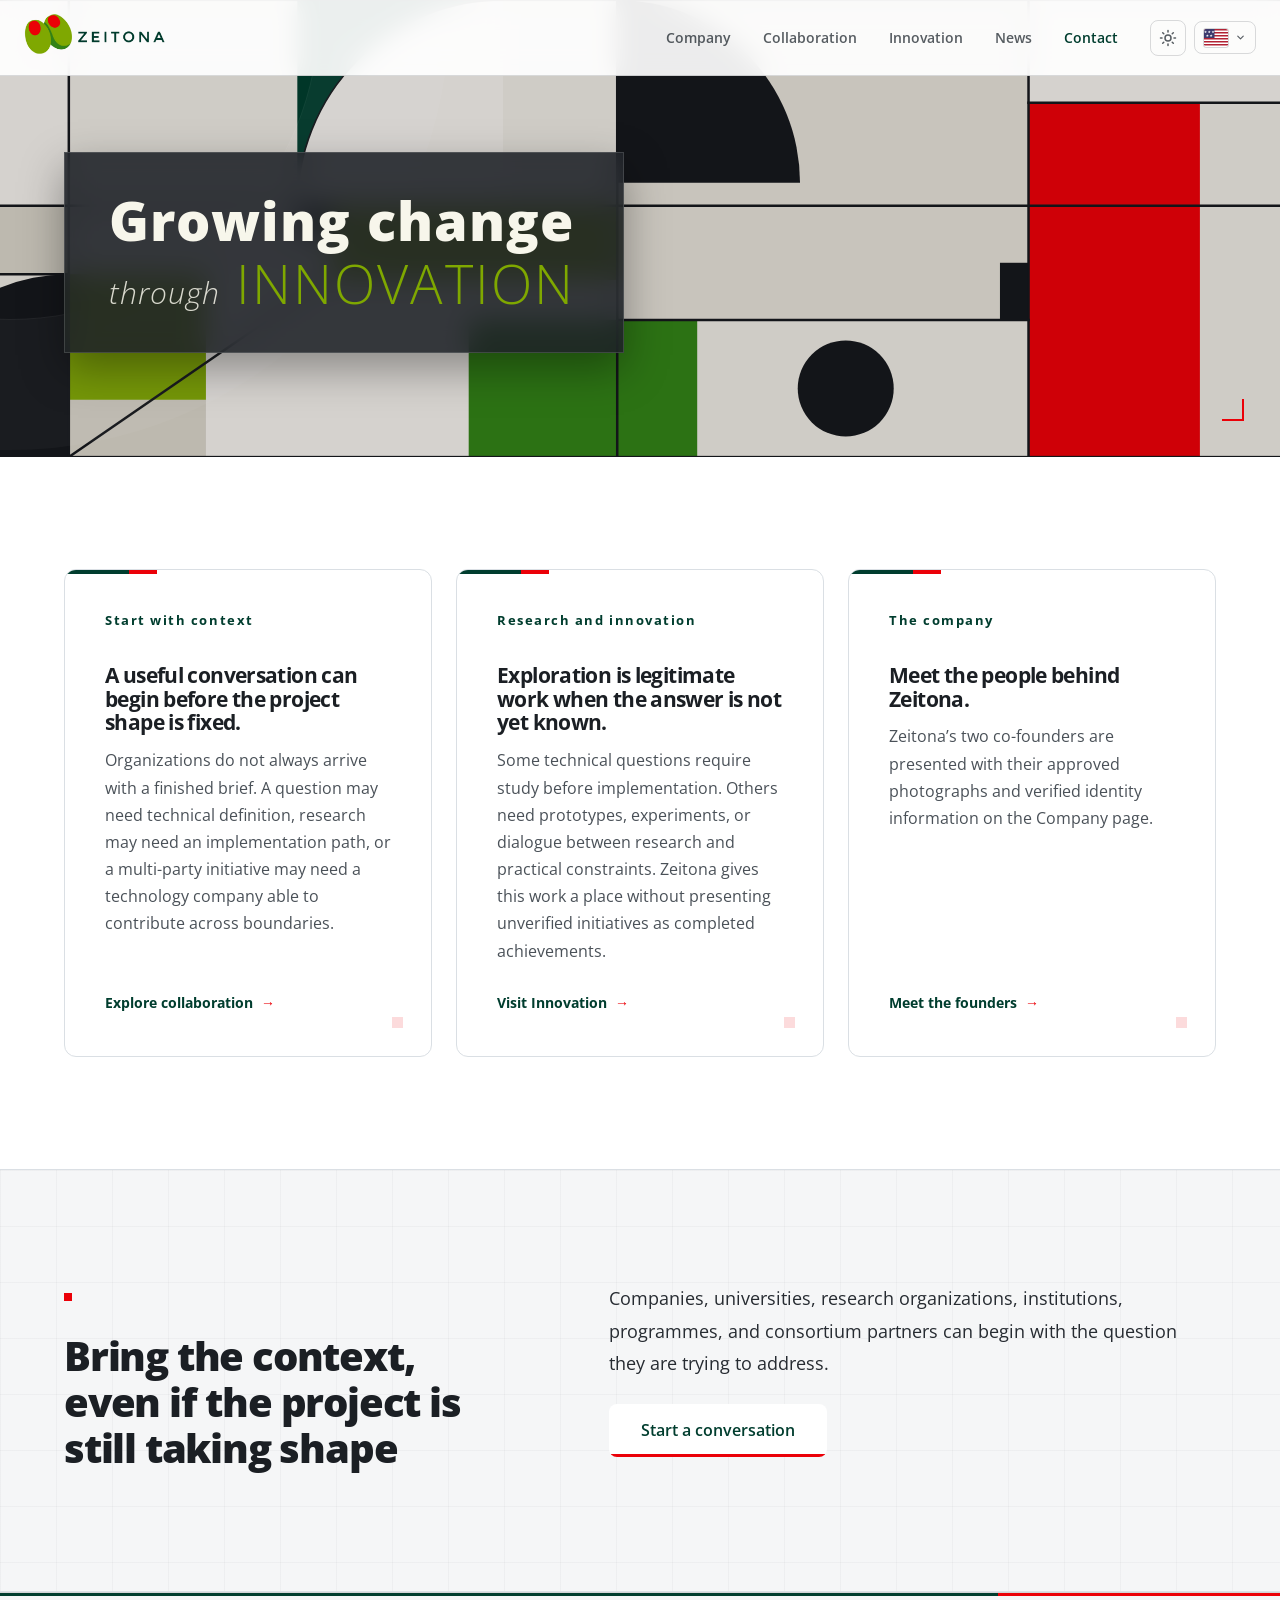
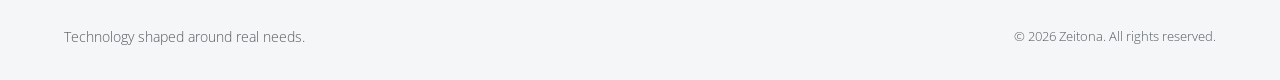
==== commit 899000b7: "Updated zeitona website" ====
--- a/index.html
+++ b/index.html
@@ -66,7 +66,7 @@
             <div class="container about-perspective-grid">
                 <div class="about-section-heading fade-up">
                     <p class="about-eyebrow" data-i18n="home.contactEyebrow"></p>
-                    <h2 class="section-title text-left" data-i18n="home.contactTitle">Bring the context, even if the project is still taking shape.</h2>
+                    <h2 class="section-title text-left" data-i18n="home.contactTitle">Bring the context, even if the project is still taking shape</h2>
                 </div>
                 <div class="about-copy fade-up delay-100">
                     <p data-i18n="home.contactBody">Companies, universities, research organizations, institutions, programmes, and consortium partners can begin with the question they are trying to address.</p>
